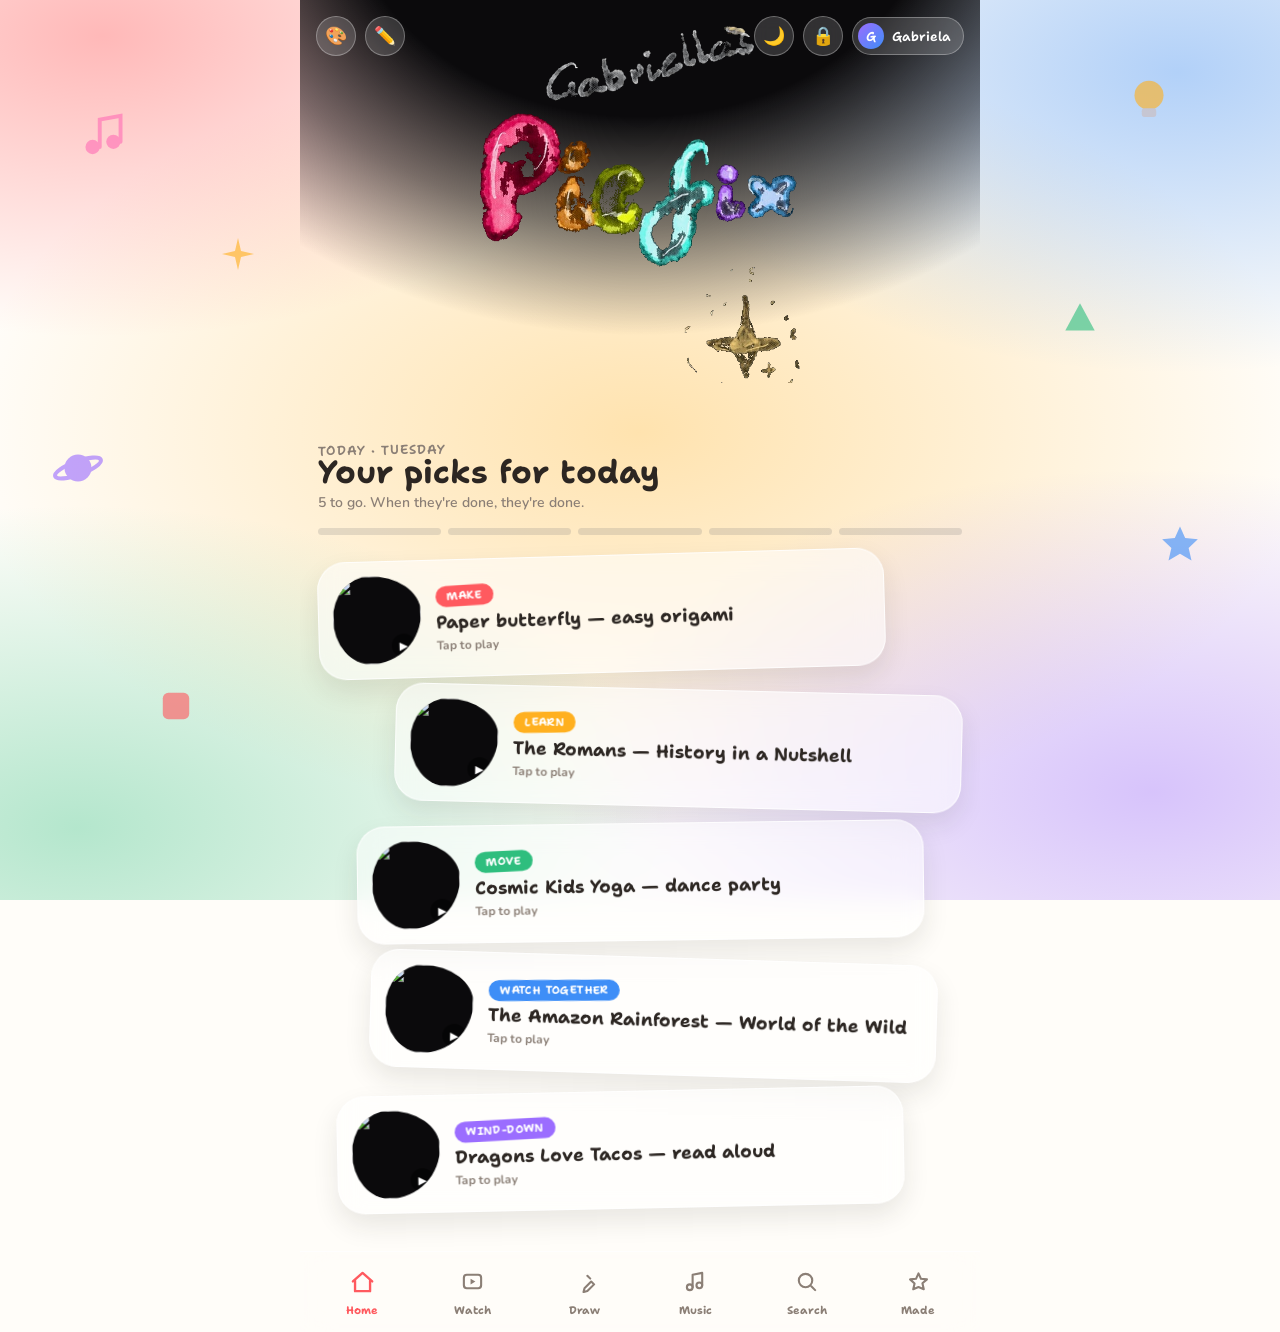
==== index.html @ 338aeebe "Synth: make Play a clean keyboard; bind the arp to Explore only Play mode was still running Motion (" ====
<!DOCTYPE html>
<html lang="en" data-theme="rainbow" data-mode="light">
<head>
<meta charset="UTF-8" />
<meta name="viewport" content="width=device-width, initial-scale=1.0, maximum-scale=1.0, viewport-fit=cover, user-scalable=no" />
<title>Pixfix</title>
<meta name="description" content="A calm, finite, hand-painted media surface for kids — the opposite of a feed." />
<link rel="manifest" href="manifest.json" />
<meta name="theme-color" content="#FFFDF9" />
<meta name="mobile-web-app-capable" content="yes" />
<meta name="apple-mobile-web-app-capable" content="yes" />
<meta name="apple-mobile-web-app-title" content="Pixfix" />
<meta name="apple-mobile-web-app-status-bar-style" content="black-translucent" />
<link rel="apple-touch-icon" sizes="180x180" href="assets/apple-touch-icon.png" />
<link rel="icon" type="image/png" sizes="32x32" href="assets/favicon-32.png" />
<link rel="icon" type="image/png" sizes="192x192" href="assets/icon-192.png" />
<link rel="preconnect" href="https://fonts.googleapis.com">
<link rel="preconnect" href="https://fonts.gstatic.com" crossorigin>
<link href="https://fonts.googleapis.com/css2?family=Shantell+Sans:ital,wght@0,400;0,500;0,600;0,700;1,500&family=Nunito:wght@500;600;700;800&display=swap" rel="stylesheet">
<link rel="stylesheet" href="assets/synth-ui.css" />
<style>
  :root{
    --disp:"Shantell Sans", ui-rounded, system-ui, sans-serif;
    --body:"Nunito", ui-rounded, system-ui, sans-serif;
    --make:#FF5A5F; --learn:#FFB01F; --move:#2FBE7E; --watch:#3E8EF7; --wind:#9B6DFF; --pink:#FF6FB5;
  }
  [data-mode="light"]{ --paper:#FFFDF9; --ink:#2C2622; --ink-soft:#8B7F76;
    --glass:rgba(255,255,255,.55); --glass-brd:rgba(255,255,255,.8); --nav-bg:rgba(255,253,249,.72); --shadow:rgba(44,38,34,.10); }
  [data-mode="dark"]{ --paper:#14121C; --ink:#F5F0EC; --ink-soft:#A79FB8;
    --glass:rgba(255,255,255,.07); --glass-brd:rgba(255,255,255,.16); --nav-bg:rgba(20,18,28,.74); --shadow:rgba(0,0,0,.45); }
  [data-theme="rainbow"]{ --accent:#FF5A5F; --w1:rgba(255,90,95,.42); --w2:rgba(62,142,247,.40); --w3:rgba(155,109,255,.40); --w4:rgba(47,190,126,.36); --w5:rgba(255,176,31,.34); }
  [data-theme="bubblegum"]{ --accent:#FF6FB5; --w1:rgba(255,111,181,.48); --w2:rgba(200,155,255,.42); --w3:rgba(255,182,217,.44); --w4:rgba(155,109,255,.36); --w5:rgba(255,138,177,.40); }
  [data-theme="rainforest"]{ --accent:#2FBE7E; --w1:rgba(47,190,126,.46); --w2:rgba(142,209,79,.42); --w3:rgba(31,163,122,.40); --w4:rgba(62,142,247,.28); --w5:rgba(255,176,31,.28); }
  [data-theme="ocean"]{ --accent:#3E8EF7; --w1:rgba(62,142,247,.46); --w2:rgba(47,208,208,.42); --w3:rgba(111,195,255,.42); --w4:rgba(155,109,255,.30); --w5:rgba(47,190,126,.28); }
  [data-theme="sunset"]{ --accent:#FF8A3D; --w1:rgba(255,138,61,.48); --w2:rgba(255,111,181,.42); --w3:rgba(255,176,31,.42); --w4:rgba(155,109,255,.34); --w5:rgba(255,90,95,.34); }

  *{box-sizing:border-box; -webkit-tap-highlight-color:transparent;}
  html,body{height:100%; margin:0;}
  body{ font-family:var(--body); color:var(--ink);
    background:
      radial-gradient(56% 44% at 8% 4%,   var(--w1), transparent 76%),
      radial-gradient(56% 44% at 92% 8%,  var(--w2), transparent 76%),
      radial-gradient(60% 46% at 90% 88%, var(--w3), transparent 78%),
      radial-gradient(60% 46% at 6% 92%,  var(--w4), transparent 78%),
      radial-gradient(66% 54% at 50% 48%, var(--w5), transparent 80%),
      var(--paper);
    background-attachment:fixed; min-height:100dvh; transition:background-color .4s, color .4s; }

  .doodles{position:fixed; inset:0; pointer-events:none; z-index:0; overflow:hidden;}
  .doodle{position:absolute; opacity:.62; animation:floaty 11s ease-in-out infinite;}
  .doodle svg{display:block;}
  .doodle.b{animation-duration:14s; animation-delay:-3s;} .doodle.c{animation-duration:9s; animation-delay:-6s;}
  .doodle.d{animation-duration:13s; animation-delay:-1.5s;} .doodle.e{animation-duration:16s; animation-delay:-8s;}
  .doodle.f{animation-duration:12s; animation-delay:-4s;} .doodle.g{animation-duration:15s; animation-delay:-9s;}
  @keyframes floaty{0%,100%{transform:translateY(0) rotate(-4deg);} 50%{transform:translateY(-22px) rotate(6deg);}}

  .app{position:relative; z-index:1; width:100%; max-width:680px; margin:0 auto; min-height:100dvh; display:flex; flex-direction:column; overflow:hidden;}

  /* HERO — soft dark halo that feathers into the page (no blocky slab) */
  .hero{position:relative; display:flex; justify-content:center; padding:26px 16px 34px; overflow:hidden;}
  .hero::before{content:""; position:absolute; inset:-40% -20% 0 -20%; z-index:0;
    background:radial-gradient(60% 78% at 50% 8%, #0B0A0C 0%, #0B0A0C 52%, rgba(11,10,12,.55) 76%, transparent 100%);}
  .painting{position:relative; z-index:2; width:76%; max-width:320px; height:auto; display:block;}
  .heroFallback{position:relative; z-index:2; display:none; color:#fff; font-family:var(--disp); font-weight:700; font-size:46px; padding:36px 0;}
  .heroFallback b{color:var(--make);}
  .hctl{position:absolute; top:16px; z-index:3; display:flex; gap:9px;}
  .hctl.left{left:16px;} .hctl.right{right:16px; align-items:center;}
  .roundbtn{width:40px; height:40px; border:none; cursor:pointer; border-radius:50%;
    background:rgba(255,255,255,.16); backdrop-filter:blur(8px); -webkit-backdrop-filter:blur(8px);
    border:1.5px solid rgba(255,255,255,.3); font-size:18px; color:#fff; display:grid; place-items:center;}
  body.customise .roundbtn.paint{background:var(--accent); border-color:var(--accent);}
  .who{display:flex; align-items:center; gap:8px; background:rgba(255,255,255,.16); backdrop-filter:blur(8px); -webkit-backdrop-filter:blur(8px);
    border:1.5px solid rgba(255,255,255,.3); padding:5px 12px 5px 5px; border-radius:999px; font-family:var(--disp); font-weight:600; font-size:13px; color:#fff;}
  .who .av{width:26px; height:26px; border-radius:50%; background:linear-gradient(135deg,var(--wind),var(--watch)); display:grid; place-items:center; color:#fff; font-size:13px;}

  .content{flex:1; overflow-y:auto; padding:14px 18px 26px;}
  .panel{display:none;} .panel.active{display:block; animation:fade .3s ease;}
  @keyframes fade{from{opacity:0; transform:translateY(8px);} to{opacity:1; transform:none;}}

  .eyebrow{font-family:var(--disp); font-weight:600; font-size:13px; letter-spacing:1px; text-transform:uppercase; color:var(--ink-soft); margin:6px 0 0; transform:rotate(-1deg);}
  .h1{font-family:var(--disp); font-weight:700; font-size:32px; margin:2px 0 4px; line-height:1.02;}
  .sub{color:var(--ink-soft); font-size:14px; margin:0 0 16px; font-weight:600;}
  .progress{display:flex; gap:7px; margin:0 0 20px;}
  .progress i{height:7px; flex:1; border-radius:99px; background:rgba(128,128,128,.22); transition:background .35s;}
  .progress i.done{background:var(--move);}

  /* DECK — scattered / pinned, not a list */
  .card{position:relative; display:flex; align-items:center; gap:15px; padding:14px; margin-bottom:16px; cursor:pointer; width:88%;
    background:var(--glass); backdrop-filter:blur(14px); -webkit-backdrop-filter:blur(14px);
    border:1.5px solid var(--glass-brd); border-radius:28px; box-shadow:0 12px 26px var(--shadow);
    animation:cardIn .5s cubic-bezier(.2,.9,.3,1.2) both; transition:transform .14s, opacity .3s;}
  .card:nth-child(5n+1){margin-right:auto; transform:rotate(-1.6deg);}
  .card:nth-child(5n+2){margin-left:auto;  transform:rotate(1.4deg);}
  .card:nth-child(5n+3){margin-left:6%; margin-right:auto; transform:rotate(-.8deg);}
  .card:nth-child(5n+4){margin-left:auto; margin-right:4%; transform:rotate(1.8deg);}
  .card:nth-child(5n+5){margin-right:auto; margin-left:3%; transform:rotate(-1.2deg);}
  .card:active{transform:rotate(0) scale(.985);}
  @keyframes cardIn{from{opacity:0; transform:translateY(16px);} to{opacity:1;}}
  .card.done{opacity:.7;}
  .thumb{position:relative; width:88px; height:88px; flex:none; display:grid; place-items:center; font-size:34px; overflow:hidden; color:#fff;
    border-radius:42% 58% 58% 42% / 48% 42% 58% 52%; animation:morph 9s ease-in-out infinite;}
  .thumb.i2{animation-delay:-3s;} .thumb.i3{animation-delay:-6s;}
  @keyframes morph{0%,100%{border-radius:42% 58% 58% 42% / 48% 42% 58% 52%;} 50%{border-radius:58% 42% 45% 55% / 55% 58% 42% 45%;}}
  .ytthumb{width:100%; height:100%; object-fit:cover; display:block;}
  .playbadge{position:absolute; bottom:6px; right:6px; width:24px; height:24px; border-radius:50%; background:rgba(0,0,0,.5); color:#fff; display:grid; place-items:center; font-size:11px;}
  .tick{position:absolute; top:-5px; left:-5px; width:26px; height:26px; border-radius:50%; background:var(--move); color:#fff; display:none;
    align-items:center; justify-content:center; font-family:var(--disp); font-weight:700; font-size:14px; box-shadow:0 2px 7px rgba(0,0,0,.28); border:2px solid var(--paper);}
  .card.done .tick{display:flex;}
  .meta{min-width:0;}
  .tag{display:inline-block; font-family:var(--disp); font-weight:700; font-size:11px; letter-spacing:.4px; text-transform:uppercase; color:#fff; padding:3px 11px; border-radius:99px; margin-bottom:6px; transform:rotate(-2deg);}
  .card h3{font-family:var(--disp); font-weight:700; font-size:18px; margin:0; line-height:1.12; color:var(--ink);}
  .card p{margin:4px 0 0; font-size:12px; color:var(--ink-soft); font-weight:700;}

  .done-state{text-align:center; padding:46px 10px; display:none;} .done-state.show{display:block;}
  .done-state .big{font-size:60px;} .done-state h2{font-family:var(--disp); font-weight:700; font-size:26px; margin:10px 0 4px;}
  .done-state p{color:var(--ink-soft); font-weight:600; font-size:14px; margin:0 0 20px;}
  .btn{font-family:var(--disp); font-weight:700; font-size:15px; border:none; border-radius:18px; padding:12px 22px; background:var(--accent); color:#fff; cursor:pointer;}
  .btn.ghost{background:var(--glass); color:var(--ink); border:1.5px solid var(--glass-brd);}

  .grid{display:grid; grid-template-columns:1fr 1fr; gap:14px;}
  .tile{cursor:pointer; padding:10px; border-radius:24px; background:var(--glass); backdrop-filter:blur(14px); -webkit-backdrop-filter:blur(14px); border:1.5px solid var(--glass-brd); box-shadow:0 8px 22px var(--shadow); transition:transform .14s;}
  .tile:active{transform:scale(.97);}
  .tile .art{position:relative; height:96px; border-radius:18px; display:grid; place-items:center; font-size:34px; margin-bottom:9px; overflow:hidden;}
  .tile h4{font-family:var(--disp); font-weight:700; font-size:14px; margin:0; line-height:1.14; color:var(--ink);}

  .cats{display:flex; gap:8px; flex-wrap:wrap; margin-bottom:14px;}
  .chip{font-family:var(--disp); font-weight:700; font-size:12px; padding:7px 14px; border-radius:99px; cursor:pointer; background:var(--glass); border:1.5px solid var(--glass-brd); color:var(--ink);}

  /* DRAW / colouring */
  .drawwrap{padding:12px; border-radius:26px; background:var(--glass); backdrop-filter:blur(14px); -webkit-backdrop-filter:blur(14px); border:1.5px solid var(--glass-brd); box-shadow:0 10px 26px var(--shadow);}
  .tmpls{display:flex; gap:8px; flex-wrap:wrap; margin-bottom:10px;}
  .tbtn{font-family:var(--disp); font-weight:700; font-size:12px; padding:6px 12px; border-radius:99px; cursor:pointer; background:var(--paper); border:1.5px solid var(--glass-brd); color:var(--ink);}
  .tbtn.on{background:var(--accent); color:#fff; border-color:var(--accent);}
  .board{position:relative; height:330px; border-radius:18px; overflow:hidden; background:#FFFDF9;}
  .tmpl{position:absolute; inset:0; display:grid; place-items:center; pointer-events:none;}
  .tmpl svg{width:80%; height:80%;}
  canvas#pad{position:absolute; inset:0; width:100%; height:100%; background:transparent; touch-action:none; display:block;}
  .tools{display:flex; align-items:center; gap:9px; margin-top:12px; flex-wrap:wrap;}
  .swatch{width:34px; height:34px; border-radius:50%; border:3px solid #fff; box-shadow:0 0 0 2px rgba(0,0,0,.12); cursor:pointer;}
  .swatch.sel{box-shadow:0 0 0 3px var(--ink);}
  .brush{width:34px; height:34px; border-radius:50%; display:grid; place-items:center; cursor:pointer; background:var(--paper); border:1.5px solid var(--glass-brd);}
  .brush.sel{border-color:var(--ink);}
  .brush i{display:block; border-radius:50%; background:var(--ink);}

  /* DRAW mode toggle + free-draw studio */
  .drawmodes{display:flex; gap:8px; margin-bottom:12px;}
  .dmode{flex:1; font-family:var(--disp); font-weight:700; font-size:14px; padding:10px 12px; border-radius:16px; cursor:pointer; background:var(--glass); color:var(--ink); border:1.5px solid var(--glass-brd);}
  .dmode.on{background:var(--accent); color:#fff; border-color:var(--accent);}
  .studioboard{position:relative; width:100%; height:clamp(320px,52vh,560px); border-radius:18px; overflow:hidden; background:#FFFDF9; touch-action:none; box-shadow:inset 0 0 0 1px rgba(0,0,0,.05);}
  .studioboard canvas{position:absolute; inset:0; width:100%; height:100%; display:block;}
  #bgCanvas{z-index:1;}
  #drawCanvas{z-index:2; touch-action:none; cursor:crosshair;}
  .stbar{display:flex; flex-direction:column; gap:10px; margin-top:12px;}
  .strow{display:flex; align-items:center; gap:8px; flex-wrap:wrap;}
  .stbtn{width:40px; height:40px; border-radius:13px; display:grid; place-items:center; cursor:pointer; background:var(--paper); border:1.5px solid var(--glass-brd); font-size:17px; color:var(--ink); line-height:1;}
  .stbtn.on{background:var(--accent); color:#fff; border-color:var(--accent);}
  .stbtn.wide{width:auto; padding:0 13px; font-family:var(--disp); font-weight:700; font-size:13px;}
  .stbtn:disabled{opacity:.38; cursor:default;}
  .stsep{flex:1;}
  .stlab{font-family:var(--disp); font-weight:700; font-size:12px; color:var(--ink-soft);}
  .strow input[type=range]{flex:1; accent-color:var(--accent); min-width:88px;}
  .stcolor{width:40px; height:40px; border-radius:13px; border:1.5px solid var(--glass-brd); padding:2px; overflow:hidden; cursor:pointer; background:var(--paper);}
  .stswatch{width:30px; height:30px; border-radius:50%; border:3px solid #fff; box-shadow:0 0 0 2px rgba(0,0,0,.14); cursor:pointer; flex:none;}
  .stswatch.sel{box-shadow:0 0 0 3px var(--ink);}

  /* PIANO */
  .pianowrap{margin-bottom:14px;}
  .pctls{display:flex; gap:9px; margin-bottom:12px; flex-wrap:wrap;}
  .pbtn{font-family:var(--disp); font-weight:700; font-size:13px; padding:9px 15px; border-radius:14px; cursor:pointer; background:var(--accent); color:#fff; border:none;}
  .pbtn.ghost{background:var(--glass); color:var(--ink); border:1.5px solid var(--glass-brd);}
  .piano{position:relative; height:158px; display:flex; user-select:none; -webkit-user-select:none; touch-action:none; -webkit-tap-highlight-color:transparent; border-radius:14px; overflow:hidden; box-shadow:0 10px 24px var(--shadow); background:#2b2b2b;}
  .wkey{flex:1; background:#fff; border-right:1px solid #d8cfc7; position:relative; cursor:pointer; display:flex; align-items:flex-end; justify-content:center; padding-bottom:9px; transition:background .05s;}
  .wkey:last-child{border-right:none;}
  .wkey .lbl{font-family:var(--disp); font-weight:700; font-size:13px; color:#b8ada3;}
  .wkey .strip{position:absolute; top:0; left:0; right:0; height:8px; background:var(--kc);}
  .wkey.lit{background:var(--kc);} .wkey.lit .lbl{color:#fff;}
  .wkey.next .strip{animation:pulse .8s infinite;} .wkey.next{box-shadow:inset 0 0 0 3px var(--kc);}
  .bkey{position:absolute; top:0; height:62%; width:8.6%; background:#241f1a; border-radius:0 0 5px 5px; z-index:2; cursor:pointer;}
  .bkey .dot{position:absolute; bottom:7px; left:50%; transform:translateX(-50%); width:11px; height:11px; border-radius:50%; background:var(--kc);}
  .bkey.lit{background:var(--kc);} .bkey.next{box-shadow:0 0 0 3px var(--kc);}
  @keyframes pulse{0%,100%{opacity:1}50%{opacity:.4}}
  .pianonote{padding:13px; border-radius:18px; font-size:13px; font-weight:600; color:var(--ink-soft); background:var(--glass); border:1.5px solid var(--glass-brd);}

  /* SYNTH */
  .syn{display:flex; flex-direction:column;}
  .synviz{width:100%; height:66px; display:block; border-radius:14px; background:rgba(10,8,14,.35); margin-bottom:10px; touch-action:none;}
  .synpanel{overflow:hidden; background:var(--glass); border:1.5px solid var(--glass-brd); border-radius:16px; margin-bottom:10px; padding:12px 14px; animation:synslide .2s ease;}
  @keyframes synslide{from{opacity:0; transform:translateY(12px);} to{opacity:1; transform:none;}}
  .synmodtabs{display:flex; gap:6px; margin-bottom:10px;}
  .synmod{flex:1; font-family:var(--disp); font-weight:700; font-size:12px; padding:9px 3px; border-radius:12px; cursor:pointer; background:var(--paper); border:1.5px solid var(--glass-brd); color:var(--ink);}
  .synmod.on{background:var(--accent); color:#fff; border-color:var(--accent);}
  .synbar{display:flex; align-items:center; gap:8px; flex-wrap:wrap; margin-bottom:2px;}
  .synmode2{font-family:var(--disp); font-weight:700; font-size:13px; padding:9px 15px; border-radius:14px; cursor:pointer; background:var(--accent); color:#fff; border:none; min-width:104px;}
  .synmode2.explore{background:var(--wind);}
  .synchip{font-family:var(--disp); font-weight:700; font-size:12px; padding:8px 12px; border-radius:12px; cursor:pointer; background:var(--paper); border:1.5px solid var(--glass-brd); color:var(--ink); line-height:1;}
  .synchip.on{background:var(--accent); color:#fff; border-color:var(--accent);}
  .synchip:disabled{opacity:.4;}
  .synchip.rec{background:#FF3B4E; color:#fff; border-color:#FF3B4E; animation:recpulse 1s infinite;}
  @keyframes recpulse{0%,100%{opacity:1}50%{opacity:.55}}
  .synk{display:flex; align-items:center; gap:9px; margin:9px 0; font-family:var(--disp); font-weight:700; font-size:12px; color:var(--ink-soft);}
  .synk span{min-width:40px;} .synk span:last-child{text-align:right;}
  .synk input[type=range]{flex:1; accent-color:var(--accent);}
  .synrow{display:flex; align-items:center; gap:6px; flex-wrap:wrap; margin:7px 0;}
  .synrow .stlab{min-width:46px;}
  .synsel{font-family:var(--disp); font-weight:700; font-size:12px; padding:8px; border-radius:10px; border:1.5px solid var(--glass-brd); background:var(--paper); color:var(--ink);}
  .synkeys{position:relative; height:150px; display:flex; user-select:none; -webkit-user-select:none; touch-action:none; -webkit-tap-highlight-color:transparent; border-radius:14px; overflow:hidden; box-shadow:0 8px 20px var(--shadow); background:#2b2b2b; margin-top:10px;}
  .synwk{flex:1; background:linear-gradient(#fff,#f4ede5); border-right:1px solid #cfc6bd; position:relative;}
  .synwk:last-child{border-right:none;}
  .synwk.on{background:linear-gradient(var(--accent),var(--accent)); filter:brightness(1.05);}
  .synbk{position:absolute; top:0; height:60%; background:linear-gradient(#332c26,#241f1a); border-radius:0 0 5px 5px; z-index:2;}
  .synbk.on{background:var(--accent);}
  /* tactile control layout (Motion module deliberately unchanged) */
  .synview[hidden]{ display:none; }   /* keep [hidden] winning over the flex rules below */
  .vw-knobs{ display:flex; gap:34px; justify-content:center; align-items:flex-start; padding:10px 0 4px; flex-wrap:wrap; }
  .vw-faders{ display:flex; gap:28px; justify-content:center; align-items:flex-end; padding:6px 0; flex-wrap:wrap; }
  .vw-voice .synrow{ align-items:center; gap:8px; }
  #synBirdsHost,#synOctHost{ display:inline-flex; }
  .synbar .pui-knob{ width:56px; }
  .synkeys-xy{ position:absolute; inset:0; z-index:3; pointer-events:none; }

  /* MADE library */
  .madegrid{display:grid; grid-template-columns:1fr 1fr; gap:14px;}
  .madecard{position:relative; border-radius:20px; overflow:hidden; background:var(--glass); border:1.5px solid var(--glass-brd); box-shadow:0 8px 20px var(--shadow);}
  .madeimg{width:100%; height:150px; object-fit:cover; display:block; cursor:pointer; background:#FFFDF9;}
  .madeloop{display:flex; align-items:center; gap:12px; padding:16px 14px; min-height:150px;}
  .madeloop .playloop{width:52px; height:52px; flex:none; border-radius:50%; border:none; cursor:pointer; background:var(--accent); color:#fff; font-size:20px;}
  .madeloop b{font-family:var(--disp); font-size:15px; color:var(--ink);} .madeloop p{margin:3px 0 0; font-size:11px; font-weight:700; color:var(--ink-soft);}
  .madekind{position:absolute; top:8px; left:8px; font-size:14px; padding:3px 8px; border-radius:99px; background:rgba(0,0,0,.4);}
  .madedel{position:absolute; top:8px; right:8px; width:30px; height:30px; border-radius:50%; border:none; cursor:pointer; background:rgba(0,0,0,.5); color:#fff; font-size:13px;}
  .imgview{position:fixed; inset:0; z-index:60; display:none; align-items:center; justify-content:center; padding:22px; background:rgba(10,8,14,.82); backdrop-filter:blur(6px); -webkit-backdrop-filter:blur(6px);} .imgview.show{display:flex;}
  .imgview img{max-width:100%; max-height:86%; border-radius:16px; box-shadow:0 20px 60px rgba(0,0,0,.5);}
  .imgview .ivclose{position:absolute; top:18px; right:18px; width:42px; height:42px; border-radius:50%; border:none; background:rgba(255,255,255,.18); color:#fff; font-size:18px; cursor:pointer;}

  .searchbar{display:flex; align-items:center; gap:10px; padding:13px 15px; border-radius:20px; margin-bottom:14px; background:var(--glass); border:1.5px solid var(--glass-brd);}
  .searchbar input{border:none; outline:none; font-family:var(--body); font-weight:600; font-size:15px; flex:1; background:transparent; color:var(--ink);}
  .searchbar input::placeholder{color:var(--ink-soft); opacity:.7;}
  .result{display:flex; align-items:center; gap:13px; padding:11px; border-radius:20px; margin-bottom:11px; background:var(--glass); border:1.5px solid var(--glass-brd); cursor:pointer;}
  .result .dot{position:relative; width:46px; height:46px; flex:none; display:grid; place-items:center; font-size:22px; overflow:hidden; border-radius:46% 54% 54% 46% / 52% 46% 54% 48%; color:#fff;}
  .result h4{font-family:var(--disp); font-weight:700; font-size:15px; margin:0; color:var(--ink);}
  .result p{margin:2px 0 0; font-size:11px; font-weight:700; text-transform:uppercase; letter-spacing:.5px;}
  .safe{font-family:var(--disp); font-weight:600; font-size:12px; color:var(--ink-soft); margin:-6px 0 14px; opacity:.85;}
  .empty{text-align:center; color:var(--ink-soft); font-weight:600; padding:34px 10px; font-size:14px; font-family:var(--disp);}

  .player{position:absolute; inset:0; z-index:30; background:var(--paper); display:none; flex-direction:column;} .player.show{display:flex;}
  .playerbar{display:flex; align-items:center; gap:10px; padding:15px 16px; color:var(--ink);}
  .ptitle{font-family:var(--disp); font-weight:700; font-size:16px; flex:1; line-height:1.2;}
  .pclose{background:var(--glass); color:var(--ink); border:1.5px solid var(--glass-brd); width:36px; height:36px; border-radius:50%; font-size:16px; cursor:pointer; flex:none;}
  .pframe{flex:1; display:flex; align-items:center; justify-content:center; padding:6px 10px 20px;}
  .tv{position:relative; width:100%; max-width:100%; background:linear-gradient(160deg,#ffb25e,#e8863c 55%,#c96a28); border-radius:30px; padding:16px 16px 30px;
    box-shadow:0 24px 50px rgba(0,0,0,.4), inset 0 2px 3px rgba(255,255,255,.4), inset 0 -6px 10px rgba(0,0,0,.2);}
  .tv-screen{position:relative; aspect-ratio:16/9; border-radius:16px; overflow:hidden; background:#000; box-shadow:inset 0 0 22px rgba(0,0,0,.9), 0 0 0 5px #2a1c10;}
  .tv-screen iframe{position:absolute; inset:0; width:100%; height:100%; border:0;}
  .poster{position:absolute; inset:0; cursor:pointer; display:grid; place-items:center; z-index:3;}
  .poster img{position:absolute; inset:0; width:100%; height:100%; object-fit:cover; filter:brightness(.62);}
  .poster .pbug{position:absolute; top:9px; left:11px; z-index:2; font-family:var(--disp); font-weight:700; font-size:12px; color:#fff; letter-spacing:.5px; text-shadow:0 1px 3px rgba(0,0,0,.5);}
  .poster .pplay{position:relative; z-index:2; width:78px; height:78px; color:#fff; font-size:30px; display:grid; place-items:center;
    background:var(--accent); border-radius:46% 54% 54% 46% / 52% 46% 54% 48%; box-shadow:0 10px 26px rgba(0,0,0,.45); animation:beat 1.6s ease-in-out infinite;}
  @keyframes beat{0%,100%{transform:scale(1);} 50%{transform:scale(1.08);}}
  .tv-scan{position:absolute; inset:0; pointer-events:none; opacity:.12; background:repeating-linear-gradient(0deg, rgba(255,255,255,.5) 0 1px, transparent 1px 3px);}
  .tv-foot{display:flex; align-items:center; justify-content:space-between; margin-top:12px; padding:0 4px;}
  .tv-brand{font-family:var(--disp); font-weight:700; font-size:12px; color:#5a3410; letter-spacing:1px;}
  .tv-knobs{display:flex; gap:9px;} .knob{width:16px; height:16px; border-radius:50%; background:radial-gradient(circle at 35% 30%,#fff5,#0004),#3a2410; box-shadow:0 1px 2px rgba(0,0,0,.5);}

  .customhint{display:none; text-align:center; font-family:var(--disp); font-weight:600; font-size:13px; color:var(--accent); padding:6px 12px;} body.customise .customhint{display:block;}
  .nav{display:flex; padding:9px 6px calc(10px + env(safe-area-inset-bottom)); background:var(--nav-bg); backdrop-filter:blur(16px); -webkit-backdrop-filter:blur(16px); border-top:1.5px solid var(--glass-brd);}
  .nav button{flex:1; background:none; border:none; cursor:pointer; display:flex; flex-direction:column; align-items:center; gap:4px; color:var(--ink-soft); font-family:var(--disp); font-weight:700; font-size:11px; padding:4px 0; position:relative;}
  .navicon{width:34px; height:34px; display:grid; place-items:center; overflow:hidden; border-radius:46% 54% 54% 46% / 52% 46% 54% 48%; transition:transform .15s;}
  .navicon svg{width:23px; height:23px;} .navicon img{width:100%; height:100%; object-fit:cover;}
  .nav button.active{color:var(--accent);} .nav button.active .navicon{transform:scale(1.12);}
  body.customise .nav button::after{content:"+"; position:absolute; top:-2px; right:16px; width:18px; height:18px; border-radius:50%; background:var(--accent); color:#fff; font-size:13px; display:grid; place-items:center; font-family:var(--body); font-weight:800;}

  .picker{position:fixed; inset:0; z-index:50; display:none; align-items:center; justify-content:center; padding:22px; background:rgba(10,8,14,.55); backdrop-filter:blur(6px); -webkit-backdrop-filter:blur(6px);} .picker.show{display:flex;}
  .pickcard{width:100%; max-width:400px; background:var(--paper); border-radius:30px; padding:26px 22px; text-align:center; box-shadow:0 30px 60px rgba(0,0,0,.4);}
  .pickcard h2{font-family:var(--disp); font-weight:700; font-size:26px; margin:0 0 4px; color:var(--ink);}
  .pickcard .ps{color:var(--ink-soft); font-weight:600; font-size:14px; margin:0 0 18px;}
  .themerow{display:grid; grid-template-columns:1fr 1fr; gap:12px; margin-bottom:18px;}
  .swatchbtn{cursor:pointer; border:3px solid transparent; border-radius:20px; padding:0; height:64px; overflow:hidden; font-family:var(--disp); font-weight:700; color:#fff; font-size:14px; display:grid; place-items:center; text-shadow:0 1px 3px rgba(0,0,0,.35);}
  .swatchbtn.on{border-color:var(--ink);}
  .moderow{display:flex; gap:10px; margin-bottom:20px;}
  .modebtn{flex:1; cursor:pointer; font-family:var(--disp); font-weight:700; font-size:14px; padding:11px; border-radius:16px; border:1.5px solid var(--glass-brd); background:var(--glass); color:var(--ink);}
  .modebtn.on{background:var(--accent); color:#fff; border-color:var(--accent);}

  @media (prefers-reduced-motion: reduce){ .doodle,.thumb,.card,.wkey.next .strip{animation:none !important;} }
</style>
</head>
<body>

<div class="doodles" id="doodles"></div>

<div class="app">
  <div class="hero">
    <div class="hctl left"><button class="roundbtn" id="themeBtn" title="Themes">🎨</button><button class="roundbtn paint" id="paintBtn" title="Make it yours">✏️</button></div>
    <div class="hctl right"><button class="roundbtn" id="modeBtn" title="Light / dark">🌙</button><button class="roundbtn" id="parentBtn" title="Grown-ups">🔒</button><div class="who"><span class="av">G</span> Gabriela</div></div>
    <img class="painting" id="heroImg" src="assets/pixfix-logo.png" alt="Gabriella's Pixfix" />
    <div class="heroFallback" id="heroFallback">Pix<b>fix</b></div>
  </div>

  <div class="content">
    <section class="panel active" id="home">
      <div class="eyebrow">Today · Tuesday</div>
      <h1 class="h1">Your picks for today</h1>
      <p class="sub" id="picksLeft">Five things, chosen together. When they're done, they're done.</p>
      <div class="progress" id="progress"></div>
      <div id="deck"></div>
      <div class="done-state" id="doneState"><div class="big">🌙</div><h2>That's today's lot — nice one.</h2><p>No more to scroll. See you tomorrow.</p><button class="btn ghost" onclick="resetDeck()">Watch today again</button></div>
    </section>

    <section class="panel" id="watch">
      <div class="eyebrow">The library</div><h1 class="h1">Watch together</h1>
      <p class="sub">Only the things we've said yes to. No up-next, no rabbit holes.</p>
      <div class="grid" id="watchGrid"></div>
    </section>

    <section class="panel" id="draw">
      <div class="eyebrow">Make</div><h1 class="h1">Draw &amp; colour in</h1>
      <p class="sub">Colour a picture in, or go free-draw with brushes, a smudge tool and photo tracing.</p>
      <div class="drawmodes">
        <button class="dmode on" data-dmode="colour">🖍️ Colour in</button>
        <button class="dmode" data-dmode="free">🎨 Free draw</button>
      </div>
      <div class="drawwrap" id="colourWrap">
        <div class="tmpls" id="tmpls"></div>
        <div class="board" id="board"><div class="tmpl" id="tmpl"></div><canvas id="pad"></canvas></div>
        <div class="tools" id="tools">
          <span class="swatch sel" style="background:#FF5A5F" data-c="#FF5A5F"></span>
          <span class="swatch" style="background:#FF8A3D" data-c="#FF8A3D"></span>
          <span class="swatch" style="background:#FFB01F" data-c="#FFB01F"></span>
          <span class="swatch" style="background:#2FBE7E" data-c="#2FBE7E"></span>
          <span class="swatch" style="background:#3E8EF7" data-c="#3E8EF7"></span>
          <span class="swatch" style="background:#9B6DFF" data-c="#9B6DFF"></span>
          <span class="swatch" style="background:#FF6FB5" data-c="#FF6FB5"></span>
          <span class="swatch" style="background:#2C2622" data-c="#2C2622"></span>
          <span class="brush sel" data-w="5"><i style="width:6px;height:6px;"></i></span>
          <span class="brush" data-w="12"><i style="width:12px;height:12px;"></i></span>
          <span class="brush" data-w="22"><i style="width:20px;height:20px;"></i></span>
          <button class="btn ghost" style="margin-left:auto; padding:8px 15px; font-size:13px;" onclick="clearPad()">Clear</button>
        </div>
      </div>

      <div class="drawwrap" id="studioWrap" hidden>
        <div class="studioboard" id="studioBoard">
          <canvas id="bgCanvas"></canvas>
          <canvas id="drawCanvas"></canvas>
        </div>
        <div class="stbar">
          <div class="strow">
            <button class="stbtn on" data-tool="pen" title="Pen">✏️</button>
            <button class="stbtn" data-tool="eraser" title="Eraser">🧽</button>
            <button class="stbtn" data-tool="smudge" title="Smudge / blend">👆</button>
            <button class="stbtn" data-tool="dropper" title="Pick a colour from the picture">🩸</button>
            <span class="stsep"></span>
            <button class="stbtn" id="stUndo" title="Undo">↶</button>
            <button class="stbtn" id="stRedo" title="Redo">↷</button>
            <button class="btn ghost" id="stKeep" style="padding:8px 14px; font-size:13px;">⭐ Keep</button>
            <button class="btn ghost" id="stClear" style="padding:8px 14px; font-size:13px;">Clear</button>
          </div>
          <div class="strow" id="stSwatches">
            <span class="stswatch sel" style="background:#FF5A5F" data-c="#FF5A5F"></span>
            <span class="stswatch" style="background:#FF8A3D" data-c="#FF8A3D"></span>
            <span class="stswatch" style="background:#FFB01F" data-c="#FFB01F"></span>
            <span class="stswatch" style="background:#2FBE7E" data-c="#2FBE7E"></span>
            <span class="stswatch" style="background:#3E8EF7" data-c="#3E8EF7"></span>
            <span class="stswatch" style="background:#9B6DFF" data-c="#9B6DFF"></span>
            <span class="stswatch" style="background:#FF6FB5" data-c="#FF6FB5"></span>
            <span class="stswatch" style="background:#2C2622" data-c="#2C2622"></span>
            <span class="stswatch" style="background:#FFFFFF" data-c="#FFFFFF"></span>
            <input type="color" class="stcolor" id="stColor" value="#FF5A5F" title="Any colour" />
          </div>
          <div class="strow">
            <span class="stlab">Size</span><input type="range" id="stSize" min="1" max="48" value="8" />
            <span class="stlab">Opacity</span><input type="range" id="stOpacity" min="10" max="100" value="100" />
          </div>
          <div class="strow">
            <button class="btn ghost" id="stImport" style="padding:8px 14px; font-size:13px;">🖼️ Trace photo</button>
            <button class="stbtn wide" id="stTrace" title="Turn the photo into an outline to trace" disabled>◔ Outline</button>
            <button class="btn ghost" id="stRemoveBg" style="padding:8px 14px; font-size:13px;" disabled>Remove</button>
            <span class="stlab">Fade</span><input type="range" id="stBgOp" min="0" max="100" value="45" />
            <input type="file" id="stFile" accept="image/*" hidden />
          </div>
        </div>
      </div>
    </section>

    <section class="panel" id="music">
      <div class="eyebrow">Make · Music</div><h1 class="h1">Make music</h1>
      <p class="sub">Play real songs on the piano, or build your own sounds in the synth.</p>
      <div class="drawmodes">
        <button class="dmode on" data-mmode="piano">🎹 Piano</button>
        <button class="dmode" data-mmode="synth">🎛️ Synth</button>
      </div>

      <div id="pianoMode">
        <div class="pianowrap">
          <div class="tmpls" id="musicTunes"></div>
          <div class="pctls">
            <button class="pbtn" id="playSong">▶ Play Twinkle Twinkle</button>
            <button class="pbtn ghost" id="teachSong">✨ Follow the lights</button>
          </div>
          <div class="piano" id="piano"></div>
        </div>
        <div class="pianonote" id="pianoNote">🎵 Free play — press any keys, as many as you like at once.</div>
      </div>

      <div id="synthMode" hidden>
        <div class="syn">
          <canvas class="synviz" id="synViz"></canvas>

          <div class="synpanel" id="synPanel" hidden>
            <div class="synview vw-voice" data-m="voice">
              <div class="synrow"><span class="stlab">Sound</span>
                <button class="synchip on" data-voice="soft">◟ Soft</button>
                <button class="synchip" data-voice="buzzy">◤ Buzzy</button>
                <button class="synchip" data-voice="hollow">▢ Hollow</button>
              </div>
              <div class="synrow"><span class="stlab">Extras</span>
                <span id="synBirdsHost"></span><span id="synOctHost"></span>
              </div>
            </div>
            <div class="synview vw-knobs" data-m="shape" hidden>
              <input type="range" id="synAtk" min="0" max="100" value="12">
              <input type="range" id="synRel" min="0" max="100" value="45">
            </div>
            <div class="synview vw-knobs" data-m="filter" hidden>
              <input type="range" id="synCut" min="0" max="100" value="72">
              <input type="range" id="synRes" min="0" max="100" value="18">
            </div>
            <div class="synview" data-m="motion" hidden>
              <div class="synrow"><button class="synchip" id="synArp">✨ Motion: off</button></div>
              <div class="synrow"><span class="stlab">Speed</span>
                <button class="synchip" data-arpspd="4">🐢</button><button class="synchip on" data-arpspd="8">🚶</button><button class="synchip" data-arpspd="16">🐇</button></div>
              <div class="synrow"><span class="stlab">Shape</span>
                <button class="synchip on" data-arppat="up">↑ Up</button><button class="synchip" data-arppat="down">↓ Down</button><button class="synchip" data-arppat="bounce">↕ Bounce</button><button class="synchip" data-arppat="random">🎲</button></div>
              <div class="synrow"><span class="stlab">Range</span>
                <button class="synchip on" data-arpoct="1">1</button><button class="synchip" data-arpoct="2">2</button><button class="synchip" data-arpoct="3">3</button></div>
            </div>
            <div class="synview vw-faders" data-m="space" hidden>
              <input type="range" id="synDlyMix" min="0" max="100" value="0">
              <input type="range" id="synDlyFb" min="0" max="88" value="35">
              <input type="range" id="synRev" min="0" max="100" value="0">
            </div>
          </div>

          <div class="synmodtabs" id="synModTabs">
            <button class="synmod" data-m="voice">Voice</button>
            <button class="synmod" data-m="shape">Shape</button>
            <button class="synmod" data-m="filter">Filter</button>
            <button class="synmod" data-m="motion">Motion</button>
            <button class="synmod" data-m="space">Space</button>
          </div>

          <div class="synbar">
            <button class="synmode2" id="synModeBtn">🎹 Play</button>
            <span class="stlab">Tempo</span><input type="range" id="synBpm" min="60" max="160" value="100" style="flex:1; min-width:80px; accent-color:var(--accent);">
            <span class="stlab" id="synBpmVal">100</span>
            <span class="stlab">Loop</span>
            <select id="synBars" class="synsel"><option value="8">8</option><option value="16">16</option><option value="32">32</option><option value="64">64</option></select>
            <button class="synchip" id="synRec">● Record</button>
            <button class="synchip" id="synKeep" disabled>⭐ Keep</button>
            <button class="synchip" id="synSave" disabled>⬇︎ Save</button>
          </div>

          <div class="synkeys" id="synKeys"></div>
          <div class="pianonote" id="synNote" style="margin-top:10px;">Tap a module (Voice, Shape…) to open it. <b>Play</b> = real notes for tunes. <b>Explore</b> = no wrong notes + gentle motion.</div>
        </div>
      </div>
    </section>

    <section class="panel" id="search">
      <div class="eyebrow">Find</div><h1 class="h1">What do you want to watch?</h1>
      <p class="sub">Pick a kind of thing, or search.</p>
      <div class="cats" id="cats"></div>
      <div class="searchbar"><span>🔎</span><input id="searchInput" type="text" placeholder="Try 'romans', 'yoga', 'butterfly'…" /></div>
      <p class="safe">🔒 Only shows things a grown-up has said yes to.</p>
      <div id="searchResults"></div>
    </section>

    <section class="panel" id="made">
      <div class="eyebrow">Yours</div><h1 class="h1">Your creations</h1>
      <p class="sub">Pictures you painted and tunes you made. Tap a picture to see it big, or play a loop.</p>
      <div id="madeGallery"></div>
    </section>
  </div>

  <div class="imgview" id="imgView"><button class="ivclose" onclick="document.getElementById('imgView').classList.remove('show')" aria-label="Close">✕</button><img id="imgViewImg" src="" alt="" /></div>

  <div class="player" id="player">
    <div class="playerbar"><div class="ptitle" id="ptitle"></div><button class="pclose" onclick="closePlayer()" aria-label="Close">✕</button></div>
    <div class="pframe"><div class="tv"><div class="tv-screen"><div class="tv-scan"></div><div id="pframe"></div></div><div class="tv-foot"><span class="tv-brand">PIXFIX-VISION</span><span class="tv-knobs"><i class="knob"></i><i class="knob"></i></span></div></div></div>
  </div>

  <div class="customhint">Customise mode — tap a button below to paint it your own</div>

  <div class="nav" id="nav">
    <button class="active" data-tab="home"><span class="navicon"><svg viewBox="0 0 24 24" fill="none" stroke="currentColor" stroke-width="2.2" stroke-linecap="round" stroke-linejoin="round"><path d="M3 11l9-8 9 8"/><path d="M5 10v10h14V10"/></svg></span>Home</button>
    <button data-tab="watch"><span class="navicon"><svg viewBox="0 0 24 24" fill="none" stroke="currentColor" stroke-width="2.2" stroke-linecap="round" stroke-linejoin="round"><rect x="3" y="5" width="18" height="14" rx="3"/><path d="M10 9l5 3-5 3z" fill="currentColor" stroke="none"/></svg></span>Watch</button>
    <button data-tab="draw"><span class="navicon"><svg viewBox="0 0 24 24" fill="none" stroke="currentColor" stroke-width="2.2" stroke-linecap="round" stroke-linejoin="round"><path d="M12 19l7-7 3 3-7 7-4 1 1-4z"/><path d="M15 6l3 3"/></svg></span>Draw</button>
    <button data-tab="music"><span class="navicon"><svg viewBox="0 0 24 24" fill="none" stroke="currentColor" stroke-width="2.2" stroke-linecap="round" stroke-linejoin="round"><path d="M9 18V5l10-2v13"/><circle cx="6" cy="18" r="3"/><circle cx="16" cy="16" r="3"/></svg></span>Music</button>
    <button data-tab="search"><span class="navicon"><svg viewBox="0 0 24 24" fill="none" stroke="currentColor" stroke-width="2.2" stroke-linecap="round" stroke-linejoin="round"><circle cx="11" cy="11" r="7"/><path d="M21 21l-4-4"/></svg></span>Search</button>
    <button data-tab="made"><span class="navicon"><svg viewBox="0 0 24 24" fill="none" stroke="currentColor" stroke-width="2.2" stroke-linecap="round" stroke-linejoin="round"><path d="M12 3.5l2.6 5.7 6.2.6-4.7 4.1 1.4 6.1L12 17.8 6.5 20.1l1.4-6.1L3.2 9.8l6.2-.6z"/></svg></span>Made</button>
  </div>
</div>

<div class="picker" id="themePicker">
  <div class="pickcard">
    <h2>Hi Gabriella!</h2><p class="ps">What's today's vibe?</p>
    <div class="themerow" id="themerow">
      <button class="swatchbtn" data-theme="rainbow"    style="background:linear-gradient(135deg,#FF5A5F,#FFB01F,#2FBE7E,#3E8EF7,#9B6DFF)">Rainbow</button>
      <button class="swatchbtn" data-theme="bubblegum"  style="background:linear-gradient(135deg,#FF6FB5,#FFB6D9,#C89BFF)">Bubblegum</button>
      <button class="swatchbtn" data-theme="rainforest" style="background:linear-gradient(135deg,#2FBE7E,#8ED14F,#1FA37A)">Rainforest</button>
      <button class="swatchbtn" data-theme="ocean"      style="background:linear-gradient(135deg,#3E8EF7,#2FD0D0,#6FC3FF)">Ocean</button>
      <button class="swatchbtn" data-theme="sunset"     style="background:linear-gradient(135deg,#FF8A3D,#FF6FB5,#FFB01F)">Sunset</button>
    </div>
    <div class="moderow" id="moderow"><button class="modebtn" data-mode="light">☀️ Light</button><button class="modebtn" data-mode="dark">🌙 Dark</button></div>
    <button class="btn" id="pickDone" style="width:100%;">Let's go →</button>
  </div>
</div>

<input type="file" id="iconPicker" accept="image/*" hidden />

<script src="assets/synth-ui.js"></script>
<script>
/* hero image: try local transparent PNG, then CDN painting, then text */
(function(){var img=document.getElementById('heroImg');var step=0;
  img.onerror=function(){ if(step===0){step=1; img.src="https://imagedelivery.net/GhryEtlvYEhygxHE3JS6Bg/0652b44b-8104-4044-da17-7e7147fc9b00/public";}
    else{ img.style.display='none'; document.getElementById('heroFallback').style.display='block'; } };
})();

const GROUPS={make:{label:"Make",color:"#FF5A5F"},learn:{label:"Learn",color:"#FFB01F"},move:{label:"Move",color:"#2FBE7E"},watch:{label:"Watch together",color:"#3E8EF7"},wind:{label:"Wind-down",color:"#9B6DFF"}};
const thumbURL=id=>`https://img.youtube.com/vi/${id}/hqdefault.jpg`;
const store={get(k){try{return localStorage.getItem(k)}catch(e){return null}},set(k,v){try{localStorage.setItem(k,v)}catch(e){}}};

/* ---------- LIBRARY ENGINE ------------------------------------------------
   SEED  = ships inside the app. Survives any device, reinstall, cleared data.
   LIVE  = what a grown-up added on THIS device (localStorage 'pf-lib').
   Child-facing views read SEED + LIVE, deduped by video id, minus archived.
   Export / "Copy as SEED" in the grown-ups panel bridges LIVE back into SEED
   when Giles next edits this file — so device picks become durable.        */
const SEED=[
  {t:"The Romans — History in a Nutshell",        g:"learn", yt:"SajyHgJTy3E", src:"seed"},
  {t:"The Amazon Rainforest — World of the Wild", g:"watch", yt:"3uzucyoUe6Q", src:"seed"},
  {t:"Paper butterfly — easy origami",            g:"make",  yt:"Pc50h4ZlQb8", src:"seed"},
  {t:"Cosmic Kids Yoga — dance party",            g:"move",  yt:"23VdtT0vQUY", src:"seed"},
  {t:"Dragons Love Tacos — read aloud",           g:"wind",  yt:"J7TY3D4mqL8", src:"seed"},
];
function loadLive(){try{return JSON.parse(store.get('pf-lib')||'[]')}catch(e){return []}}
function saveLive(a){store.set('pf-lib',JSON.stringify(a))}
function allItems(){                       // seed + live, deduped by id (live wins so a parent can re-tag / archive a seed item)
  const m=new Map(); SEED.forEach(it=>m.set(it.yt,{...it}));
  loadLive().forEach(it=>m.set(it.yt,{...(m.get(it.yt)||{}),...it,src:it.src||'parent'}));
  return [...m.values()];
}
function childLibrary(){return allItems().filter(it=>!it.archived)}
function archivedItems(){return allItems().filter(it=>it.archived)}
function pickToday(lib){                    // one per food group (newest first), then top up to 5
  const out=[],seen=new Set();
  const byRecent=[...lib].sort((a,b)=>(b.added||0)-(a.added||0));   // parent-added items carry a timestamp; seeds sort oldest
  Object.keys(GROUPS).forEach(g=>{const it=byRecent.find(x=>x.g===g&&!seen.has(x.yt)); if(it){out.push(it.yt);seen.add(it.yt);}});
  for(const it of byRecent){ if(out.length>=5)break; if(!seen.has(it.yt)){out.push(it.yt);seen.add(it.yt);} }
  return out;
}
let LIBRARY=childLibrary();
let TODAY=(()=>{ let saved=null; try{saved=JSON.parse(store.get('pf-today')||'null')}catch(e){}
  const ids=(saved&&saved.length?saved:pickToday(LIBRARY)).filter(id=>LIBRARY.some(it=>it.yt===id));
  return (ids.length?ids:pickToday(LIBRARY)).map(id=>LIBRARY.findIndex(it=>it.yt===id)).filter(i=>i>-1);
})();

/* theme + mode */
const root=document.documentElement;
/* theme-matched floating doodles */
const D={
  note:c=>`<circle cx="12" cy="30" r="5.5" fill="${c}"/><circle cx="28" cy="26" r="5.5" fill="${c}"/><path d="M17.5 30V9l16-3v20" stroke="${c}" stroke-width="3" fill="none" stroke-linecap="round"/>`,
  bulb:c=>`<circle cx="20" cy="16" r="10" fill="${c}"/><rect x="15" y="25" width="10" height="6" rx="2" fill="#cbb"/>`,
  planet:c=>`<circle cx="20" cy="20" r="10" fill="${c}"/><ellipse cx="20" cy="20" rx="18" ry="5" fill="none" stroke="${c}" stroke-width="3" transform="rotate(-20 20 20)"/>`,
  star:c=>`<path d="M20 4l4.5 10 11 1-8 7.5 2.5 11-10-6-10 6 2.5-11-8-7.5 11-1z" fill="${c}"/>`,
  tri:c=>`<path d="M20 6l14 26H6z" fill="${c}"/>`,
  sq:c=>`<rect x="8" y="8" width="24" height="24" rx="5" fill="${c}"/>`,
  spark:c=>`<path d="M20 4l3 13 13 3-13 3-3 13-3-13-13-3 13-3z" fill="${c}"/>`,
  heart:c=>`<path d="M20 34C8 26 4 18 4 12 4 7 8 4 12 4 16 4 19 7 20 9 21 7 24 4 28 4 32 4 36 7 36 12 36 18 32 26 20 34z" fill="${c}"/>`,
  bubble:c=>`<circle cx="20" cy="20" r="12" fill="none" stroke="${c}" stroke-width="3"/><circle cx="15" cy="15" r="3" fill="${c}" opacity=".7"/>`,
  candy:c=>`<circle cx="20" cy="20" r="8" fill="${c}"/><path d="M12 20l-7-4v8zM28 20l7-4v8z" fill="${c}"/>`,
  leaf:c=>`<path d="M8 32C8 16 24 8 34 8 34 24 20 34 8 32z" fill="${c}"/><path d="M12 30C18 22 26 16 32 12" stroke="#fff" stroke-width="1.5" fill="none" opacity=".5"/>`,
  flower:c=>`<g fill="${c}"><circle cx="20" cy="10" r="6"/><circle cx="20" cy="30" r="6"/><circle cx="10" cy="20" r="6"/><circle cx="30" cy="20" r="6"/></g><circle cx="20" cy="20" r="6" fill="#FFB01F"/>`,
  butterfly:c=>`<g fill="${c}"><ellipse cx="12" cy="14" rx="9" ry="7"/><ellipse cx="28" cy="14" rx="9" ry="7"/><ellipse cx="13" cy="27" rx="7" ry="6"/><ellipse cx="27" cy="27" rx="7" ry="6"/></g><rect x="19" y="8" width="2" height="24" rx="1" fill="#5a4"/>`,
  fish:c=>`<path d="M6 20c6-8 20-8 26 0-6 8-20 8-26 0z" fill="${c}"/><path d="M32 20l7-6v12z" fill="${c}"/><circle cx="14" cy="18" r="1.8" fill="#fff"/>`,
  wave:c=>`<path d="M3 24c4-6 8-6 12 0s8 6 12 0 8-6 10-6" stroke="${c}" stroke-width="3.5" fill="none" stroke-linecap="round"/>`,
  starfish:c=>`<path d="M20 4l5 12 13 1-10 8 3 13-11-7-11 7 3-13L2 17l13-1z" fill="${c}"/>`,
  drop:c=>`<path d="M20 6c8 10 10 14 10 19a10 10 0 01-20 0c0-5 2-9 10-19z" fill="${c}"/>`,
  sun:c=>`<circle cx="20" cy="20" r="8" fill="${c}"/><g stroke="${c}" stroke-width="3" stroke-linecap="round"><path d="M20 4v5M20 31v5M4 20h5M31 20h5M9 9l3 3M28 28l3 3M31 9l-3 3M9 31l3-3"/></g>`,
  cloud:c=>`<path d="M12 27a7 7 0 010-14 9 9 0 0117-3 6 6 0 011 14z" fill="${c}"/>`,
  moon:c=>`<path d="M27 6a14 14 0 100 28 11 11 0 010-28z" fill="${c}"/>`
};
const DOODLES={
  rainbow:[D.note("#FF6FB5"),D.bulb("#FFB01F"),D.planet("#9B6DFF"),D.star("#3E8EF7"),D.tri("#2FBE7E"),D.sq("#FF5A5F"),D.spark("#FFB01F")],
  bubblegum:[D.heart("#FF6FB5"),D.candy("#C89BFF"),D.star("#FF8FB1"),D.heart("#9B6DFF"),D.bubble("#FF6FB5"),D.spark("#FFB6D9"),D.candy("#FF6FB5")],
  rainforest:[D.leaf("#2FBE7E"),D.flower("#8ED14F"),D.butterfly("#2E9E86"),D.leaf("#1FA37A"),D.drop("#3E8EF7"),D.flower("#FF6FB5"),D.leaf("#8ED14F")],
  ocean:[D.fish("#3E8EF7"),D.wave("#2FD0D0"),D.bubble("#6FC3FF"),D.starfish("#FF8A3D"),D.drop("#3E8EF7"),D.fish("#2FD0D0"),D.wave("#6FC3FF")],
  sunset:[D.sun("#FF8A3D"),D.cloud("#FF6FB5"),D.star("#FFB01F"),D.moon("#9B6DFF"),D.heart("#FF6FB5"),D.spark("#FF8A3D"),D.cloud("#FFB6D9")]
};
const DPOS=["top:12%;left:6%","top:8%;right:8%","top:49%;left:4%","top:58%;right:6%","top:33%;right:14%","top:76%;left:12%","top:26%;left:17%"];
const DCLS=["","b","c","d","e","f","g"]; const DSZ=[52,58,54,46,42,44,40];
function renderDoodles(t){
  const set=DOODLES[t]||DOODLES.rainbow;
  document.getElementById('doodles').innerHTML = set.map((svg,i)=>
    `<div class="doodle ${DCLS[i%DCLS.length]}" style="${DPOS[i%DPOS.length]}"><svg width="${DSZ[i%DSZ.length]}" height="${DSZ[i%DSZ.length]}" viewBox="0 0 40 40">${svg}</svg></div>`
  ).join('');
}
function applyTheme(t){root.dataset.theme=t; store.set('pf-theme',t); renderDoodles(t); document.querySelectorAll('.swatchbtn').forEach(b=>b.classList.toggle('on',b.dataset.theme===t)); if(window.pfBuildTemplates) window.pfBuildTemplates(t);}
function applyMode(m){root.dataset.mode=m; store.set('pf-mode',m); document.getElementById('modeBtn').textContent=m==='dark'?'☀️':'🌙';
  document.querySelector('meta[name=theme-color]').setAttribute('content', m==='dark'?'#14121C':'#FFFDF9');
  document.querySelectorAll('.modebtn').forEach(b=>b.classList.toggle('on',b.dataset.mode===m));}
applyTheme(store.get('pf-theme')||'rainbow'); applyMode(store.get('pf-mode')||'light');
const picker=document.getElementById('themePicker');
document.getElementById('themeBtn').onclick=()=>picker.classList.add('show');
document.getElementById('pickDone').onclick=()=>picker.classList.remove('show');
document.getElementById('themerow').addEventListener('click',e=>{const b=e.target.closest('.swatchbtn'); if(b) applyTheme(b.dataset.theme);});
document.getElementById('moderow').addEventListener('click',e=>{const b=e.target.closest('.modebtn'); if(b) applyMode(b.dataset.mode);});
document.getElementById('modeBtn').onclick=()=>applyMode(root.dataset.mode==='dark'?'light':'dark');
if(!store.get('pf-theme')) picker.classList.add('show');

/* tabs + customise */
const panels=document.querySelectorAll('.panel');
document.getElementById('nav').addEventListener('click',e=>{
  const b=e.target.closest('button'); if(!b) return;
  if(document.body.classList.contains('customise')){ pickIconFor(b.dataset.tab); return; }
  document.querySelectorAll('#nav button').forEach(x=>x.classList.remove('active')); b.classList.add('active');
  panels.forEach(p=>p.classList.remove('active')); document.getElementById(b.dataset.tab).classList.add('active');
  if(b.dataset.tab==='draw') refitDraw();
  if(b.dataset.tab==='made' && window.pfRenderMade) window.pfRenderMade();
  if(b.dataset.tab==='music'){ if(musicMode==='synth' && window.pfSynth) window.pfSynth.show(); }
  else if(window.pfSynth){ window.pfSynth.hide(); }
});
document.getElementById('paintBtn').onclick=()=>document.body.classList.toggle('customise');
let pendingTab=null; const iconPicker=document.getElementById('iconPicker');
function pickIconFor(tab){pendingTab=tab; iconPicker.click();}
iconPicker.onchange=()=>{const f=iconPicker.files[0]; if(!f||!pendingTab) return; const r=new FileReader();
  r.onload=()=>{const el=document.querySelector(`#nav button[data-tab="${pendingTab}"] .navicon`); if(el) el.innerHTML=`<img src="${r.result}" alt="" />`;};
  r.readAsDataURL(f); iconPicker.value='';};

/* HOME deck */
const deckEl=document.getElementById('deck'), progEl=document.getElementById('progress'); let doneSet=new Set();
function renderDeck(){
  deckEl.innerHTML=''; progEl.innerHTML='';
  TODAY.forEach((idx,i)=>{
    const it=LIBRARY[idx], grp=GROUPS[it.g];
    const dot=document.createElement('i'); if(doneSet.has(idx)) dot.classList.add('done'); progEl.appendChild(dot);
    const inner=it.yt?`<img class="ytthumb" src="${thumbURL(it.yt)}" alt="" /><span class="playbadge">▶</span>`:it.e;
    const card=document.createElement('div'); card.className='card'+(doneSet.has(idx)?' done':''); card.style.animationDelay=(i*60)+'ms';
    card.innerHTML=`<div class="thumb i${(i%3)+1}" style="background:${it.yt?'#0B0A0C':grp.color}"><span class="tick">✓</span>${inner}</div>
      <div class="meta"><span class="tag" style="background:${grp.color}">${grp.label}</span><h3>${it.t}</h3><p>${doneSet.has(idx)?'Watched':'Tap to play'}</p></div>`;
    card.onclick=()=>{ if(it.yt) openPlayer(it); doneSet.add(idx); renderDeck(); checkDone(); };
    deckEl.appendChild(card);
  });
  const left=TODAY.length-doneSet.size;
  document.getElementById('picksLeft').textContent=left>0?`${left} to go. When they're done, they're done.`:`All done for today.`;
}
function checkDone(){const fin=doneSet.size>=TODAY.length; document.getElementById('doneState').classList.toggle('show',fin); deckEl.style.display=fin?'none':'block'; progEl.style.display=fin?'none':'flex';}
function resetDeck(){doneSet=new Set(); renderDeck(); checkDone();}
renderDeck();

/* PLAYER */
function openPlayer(it){
  document.getElementById('ptitle').textContent=it.t;
  const f=document.getElementById('pframe');
  f.innerHTML=`<div class="poster" id="poster"><img src="${thumbURL(it.yt)}" alt="" /><span class="pbug">PIXFIX-VISION</span><div class="pplay">▶</div></div>`;
  document.getElementById('poster').onclick=()=>{
    f.innerHTML=`<iframe src="https://www.youtube-nocookie.com/embed/${it.yt}?rel=0&playsinline=1&autoplay=1" allow="autoplay; encrypted-media; picture-in-picture" allowfullscreen></iframe>`;
  };
  document.getElementById('player').classList.add('show');}
function closePlayer(){document.getElementById('player').classList.remove('show'); document.getElementById('pframe').innerHTML='';}

/* WATCH */
const wg=document.getElementById('watchGrid');
function tileFor(it){const grp=GROUPS[it.g]||GROUPS.watch;
  const art=it.yt?`<div class="art" style="background:#0B0A0C"><img class="ytthumb" src="${thumbURL(it.yt)}" alt="" /><span class="playbadge">▶</span></div>`:`<div class="art" style="background:${grp.color}">${it.e||''}</div>`;
  const tile=document.createElement('div'); tile.className='tile'; tile.innerHTML=art+`<span class="tag" style="background:${grp.color}">${grp.label}</span><h4>${it.t}</h4>`;
  tile.onclick=()=>{ if(it.yt) openPlayer(it); }; return tile;}
function buildWatch(){
  wg.innerHTML='';
  LIBRARY.forEach(it=>wg.appendChild(tileFor(it)));
  const arch=archivedItems();
  if(arch.length){
    const more=document.createElement('button'); more.className='morebtn'; more.textContent='More things ▾';
    const box=document.createElement('div'); box.className='grid'; box.style.display='none'; box.style.marginTop='12px';
    arch.forEach(it=>box.appendChild(tileFor(it)));
    more.onclick=()=>{const open=box.style.display==='none'; box.style.display=open?'grid':'none'; more.textContent=open?'Fewer ▴':'More things ▾';};
    wg.after(more,box);
  }
}
buildWatch();

/* DRAW + colouring templates */
/* Draw patterns — a set per theme, rebuilt whenever the theme changes.
   Simple single-colour outlines sized to the board, for tracing / colouring-in. */
const SH={
  Star:'<svg viewBox="0 0 200 200" fill="none" stroke="#d7d0c8" stroke-width="2.6" stroke-linejoin="round"><path d="M100 16l24 54 59 5-45 39 14 58-52-31-52 31 14-58-45-39 59-5z"/></svg>',
  Heart:'<svg viewBox="0 0 200 180" fill="none" stroke="#d7d0c8" stroke-width="2.6" stroke-linejoin="round"><path d="M100 158C42 120 22 82 22 56 22 32 41 16 63 16 81 16 95 29 100 41 105 29 119 16 137 16 159 16 178 32 178 56 178 82 158 120 100 158z"/></svg>',
  Flower:'<svg viewBox="0 0 200 200" fill="none" stroke="#d7d0c8" stroke-width="2.6"><circle cx="100" cy="100" r="24"/><circle cx="100" cy="54" r="24"/><circle cx="100" cy="146" r="24"/><circle cx="54" cy="100" r="24"/><circle cx="146" cy="100" r="24"/><circle cx="67" cy="67" r="24"/><circle cx="133" cy="67" r="24"/><circle cx="67" cy="133" r="24"/><circle cx="133" cy="133" r="24"/></svg>',
  Butterfly:'<svg viewBox="0 0 200 170" fill="none" stroke="#d7d0c8" stroke-width="2.6" stroke-linejoin="round"><path d="M100 24v122"/><circle cx="100" cy="24" r="6"/><path d="M100 24 90 8M100 24 110 8"/><ellipse cx="60" cy="64" rx="44" ry="36"/><ellipse cx="140" cy="64" rx="44" ry="36"/><ellipse cx="68" cy="126" rx="32" ry="28"/><ellipse cx="132" cy="126" rx="32" ry="28"/></svg>',
  Rainbow:'<svg viewBox="0 0 200 130" fill="none" stroke="#d7d0c8" stroke-width="2.6" stroke-linecap="round"><path d="M20 118a80 80 0 0 1 160 0"/><path d="M46 118a54 54 0 0 1 108 0"/><path d="M72 118a28 28 0 0 1 56 0"/></svg>',
  Cupcake:'<svg viewBox="0 0 200 200" fill="none" stroke="#d7d0c8" stroke-width="2.6" stroke-linejoin="round"><path d="M58 92h84l-13 92H71z"/><path d="M50 92c-6-30 20-50 50-50s56 20 50 50z"/><path d="M100 42V24"/><circle cx="100" cy="18" r="7"/></svg>',
  Fish:'<svg viewBox="0 0 200 140" fill="none" stroke="#d7d0c8" stroke-width="2.6" stroke-linejoin="round"><path d="M28 70c26-42 92-42 122 0-30 42-96 42-122 0z"/><path d="M150 70l30-26v52z"/><circle cx="66" cy="58" r="5"/><path d="M92 44c8 12 8 40 0 52"/></svg>',
  Shell:'<svg viewBox="0 0 200 180" fill="none" stroke="#d7d0c8" stroke-width="2.6" stroke-linejoin="round"><path d="M100 24C46 24 22 78 24 128h152C178 78 154 24 100 24z"/><path d="M100 24V128M66 32 78 128M134 32 122 128M42 66 54 128M158 66 146 128"/></svg>',
  Turtle:'<svg viewBox="0 0 200 170" fill="none" stroke="#d7d0c8" stroke-width="2.6" stroke-linejoin="round"><ellipse cx="100" cy="92" rx="58" ry="42"/><path d="M100 50v84M60 64l80 56M140 64l-80 56"/><circle cx="100" cy="34" r="15"/><path d="M48 120l-16 22M152 120l16 22M66 132l-6 24M134 132l6 24"/></svg>',
  Leaf:'<svg viewBox="0 0 200 200" fill="none" stroke="#d7d0c8" stroke-width="2.6" stroke-linejoin="round"><path d="M100 20C42 60 42 158 100 182 158 158 158 60 100 20z"/><path d="M100 30V174"/><path d="M100 72 62 92M100 72 138 92M100 116 68 134M100 116 132 134"/></svg>',
  Parrot:'<svg viewBox="0 0 200 180" fill="none" stroke="#d7d0c8" stroke-width="2.6" stroke-linejoin="round"><ellipse cx="88" cy="98" rx="46" ry="38"/><circle cx="132" cy="60" r="26"/><path d="M156 54l24-8-14 20"/><circle cx="140" cy="56" r="4"/><path d="M52 116c-16 8-30 24-34 44M64 128c-10 12-16 30-14 44"/><path d="M44 92c26-12 30-12 48 6"/></svg>',
  Tree:'<svg viewBox="0 0 200 200" fill="none" stroke="#d7d0c8" stroke-width="2.6" stroke-linejoin="round"><path d="M90 188h20v-56H90z"/><path d="M100 28c-36 0-58 28-58 56 0 32 28 50 58 50s58-18 58-50c0-28-22-56-58-56z"/></svg>',
  Sun:'<svg viewBox="0 0 200 200" fill="none" stroke="#d7d0c8" stroke-width="2.6" stroke-linecap="round"><circle cx="100" cy="100" r="42"/><path d="M100 22v24M100 154v24M22 100h24M154 100h24M45 45l17 17M138 138l17 17M155 45l-17 17M62 138l-17 17"/></svg>',
  Palm:'<svg viewBox="0 0 200 200" fill="none" stroke="#d7d0c8" stroke-width="2.6" stroke-linecap="round"><path d="M98 188c-2-58 2-96 4-118"/><path d="M100 70C72 48 42 52 26 70M100 70c28-22 60-18 74 0M100 70c-14-28-12-52 0-64M100 70c14-26 40-34 56-30M100 70c-22-16-38-40-38-40"/></svg>',
  Cloud:'<svg viewBox="0 0 200 150" fill="none" stroke="#d7d0c8" stroke-width="2.6" stroke-linejoin="round"><path d="M54 116a32 32 0 0 1 2-64 42 42 0 0 1 80-6 30 30 0 0 1 20 70z"/></svg>',
  Bird:'<svg viewBox="0 0 200 140" fill="none" stroke="#d7d0c8" stroke-width="2.6" stroke-linejoin="round"><ellipse cx="86" cy="82" rx="48" ry="36"/><circle cx="132" cy="56" r="22"/><path d="M152 50l22-8-14 18"/><circle cx="140" cy="52" r="4"/><path d="M40 100l-26 18M52 110l-20 22"/><path d="M40 84c26-10 30-10 46 4"/></svg>',
};
const THEME_TEMPLATES={
  rainbow:    {Rainbow:SH.Rainbow, Star:SH.Star, Heart:SH.Heart, Flower:SH.Flower},
  bubblegum:  {Heart:SH.Heart, Cupcake:SH.Cupcake, Flower:SH.Flower, Star:SH.Star},
  rainforest: {Leaf:SH.Leaf, Parrot:SH.Parrot, Tree:SH.Tree, Butterfly:SH.Butterfly},
  ocean:      {Fish:SH.Fish, Shell:SH.Shell, Turtle:SH.Turtle, Starfish:SH.Star},
  sunset:     {Sun:SH.Sun, Palm:SH.Palm, Cloud:SH.Cloud, Bird:SH.Bird},
};
const tmplsEl=document.getElementById('tmpls'), tmplEl=document.getElementById('tmpl');
function buildTemplates(theme){
  const set=THEME_TEMPLATES[theme]||THEME_TEMPLATES.rainbow;
  const entries=Object.assign({Blank:''},set);
  tmplsEl.innerHTML='';
  Object.keys(entries).forEach((k,i)=>{const b=document.createElement('button'); b.className='tbtn'+(i===0?' on':''); b.textContent=k;
    b.onclick=()=>{tmplsEl.querySelectorAll('.tbtn').forEach(x=>x.classList.remove('on')); b.classList.add('on'); tmplEl.innerHTML=entries[k]; clearPad();};
    tmplsEl.appendChild(b);});
  tmplEl.innerHTML='';
}
window.pfBuildTemplates=buildTemplates;
buildTemplates(document.documentElement.dataset.theme||'rainbow');
const cv=document.getElementById('pad'), ctx=cv.getContext('2d'); let drawing=false,color="#FF5A5F",brush=5,last=null;
function fitCanvas(){const b=document.getElementById('board'); const w=b.clientWidth,h=b.clientHeight; if(cv.width===w&&cv.height===h) return;
  const img=cv.width?ctx.getImageData(0,0,cv.width,cv.height):null; cv.width=w; cv.height=h; ctx.lineCap='round'; ctx.lineJoin='round'; if(img) ctx.putImageData(img,0,0);}
function pos(e){const r=cv.getBoundingClientRect();const p=e.touches?e.touches[0]:e;return{x:p.clientX-r.left,y:p.clientY-r.top};}
function start(e){drawing=true;last=pos(e);e.preventDefault();}
function move(e){if(!drawing)return;const p=pos(e);ctx.strokeStyle=color;ctx.lineWidth=brush;ctx.beginPath();ctx.moveTo(last.x,last.y);ctx.lineTo(p.x,p.y);ctx.stroke();last=p;e.preventDefault();}
function end(){drawing=false;}
cv.addEventListener('mousedown',start);cv.addEventListener('mousemove',move);window.addEventListener('mouseup',end);
cv.addEventListener('touchstart',start,{passive:false});cv.addEventListener('touchmove',move,{passive:false});cv.addEventListener('touchend',end);
document.getElementById('tools').addEventListener('click',e=>{
  const s=e.target.closest('.swatch'); if(s){color=s.dataset.c; document.querySelectorAll('.swatch').forEach(x=>x.classList.remove('sel')); s.classList.add('sel'); return;}
  const br=e.target.closest('.brush'); if(br){brush=+br.dataset.w; document.querySelectorAll('.brush').forEach(x=>x.classList.remove('sel')); br.classList.add('sel');}
});
function clearPad(){ctx.clearRect(0,0,cv.width,cv.height);}

/* ---- DRAW mode switch: colour-in (templates) vs free-draw studio ---- */
let drawMode='colour';
const colourWrap=document.getElementById('colourWrap'), studioWrap=document.getElementById('studioWrap');
function refitDraw(){ if(drawMode==='colour') fitCanvas(); else if(window.pfStudioFit) window.pfStudioFit(); }
function setDrawMode(m){
  drawMode=m;
  document.querySelectorAll('.dmode').forEach(b=>b.classList.toggle('on',b.dataset.dmode===m));
  colourWrap.hidden=(m!=='colour'); studioWrap.hidden=(m!=='free');
  refitDraw();
}
document.querySelector('.drawmodes').addEventListener('click',e=>{const b=e.target.closest('.dmode'); if(b) setDrawMode(b.dataset.dmode);});

/* ---- FREE-DRAW STUDIO ------------------------------------------------------
   Two stacked canvases: #bgCanvas (imported trace photo / Sobel outline) sits
   UNDER #drawCanvas (the artwork), so the trace can be faded or removed without
   touching the drawing. History is a light command list (pen/eraser/smudge),
   replayed on undo/redo; once it passes CAP the oldest command is baked into a
   base raster so memory stays flat on a tablet. Points are stored in CSS units
   and scaled by devicePixelRatio at draw time, so strokes stay crisp.        */
(function(){
  const board=document.getElementById('studioBoard');
  const bg=document.getElementById('bgCanvas'),  bgx=bg.getContext('2d');
  const dc=document.getElementById('drawCanvas'), dx=dc.getContext('2d');
  const base=document.createElement('canvas'),    bx=base.getContext('2d'); // baked older strokes
  const CAP=40;
  const S={ tool:'pen', color:'#FF5A5F', size:8, opacity:1,
            strokes:[], redo:[], cur:null, drawing:false, ptrId:null,
            brush:null, srcImg:null, traceOn:false };
  let dpr=1, W=0, H=0, cw=0, ch=0;

  /* --- sizing (DPR-aware; picture preserved across resize by rasterising) --- */
  function fit(){
    const r=board.getBoundingClientRect();
    const nw2=Math.round(r.width), nh2=Math.round(r.height);
    if(!nw2||!nh2) return;
    const ndpr=Math.max(1,Math.min(3,window.devicePixelRatio||1));
    const nw=nw2*ndpr, nh=nh2*ndpr;
    if(nw===W&&nh===H&&ndpr===dpr) return;
    let snap=null;
    if(W){ snap=document.createElement('canvas'); snap.width=W; snap.height=H;
           const sc=snap.getContext('2d'); sc.drawImage(base,0,0); sc.drawImage(dc,0,0); }
    dpr=ndpr; W=nw; H=nh; cw=nw2; ch=nh2;
    [dc,bg,base].forEach(c=>{c.width=nw; c.height=nh;});
    [dx,bx].forEach(c=>{c.setTransform(dpr,0,0,dpr,0,0); c.lineCap='round'; c.lineJoin='round';});
    if(snap){ bx.save(); bx.setTransform(1,0,0,1,0,0); bx.drawImage(snap,0,0,snap.width,snap.height,0,0,nw,nh); bx.restore(); }
    S.strokes.length=0; S.redo.length=0;   // undo history doesn't survive a resize; picture does
    render(); drawBg(); syncUndo();
  }
  window.pfStudioFit=fit;
  // Flatten the visible artwork (paper + faded trace + drawing) to a PNG blob.
  function exportPNG(){ const w=W||dc.width, h=H||dc.height; const c=document.createElement('canvas'); c.width=w; c.height=h; const cc=c.getContext('2d');
    cc.fillStyle='#FFFDF9'; cc.fillRect(0,0,w,h);
    const op=parseFloat(bg.style.opacity)||0; if(op>0){ cc.globalAlpha=op; cc.drawImage(bg,0,0); cc.globalAlpha=1; }
    cc.drawImage(dc,0,0); return new Promise(r=>c.toBlob(r,'image/png')); }
  window.pfStudioExport=exportPNG;
  document.getElementById('stKeep').onclick=async()=>{ const btn=document.getElementById('stKeep'); const blob=await exportPNG(); if(!blob||!window.pfLibAdd){ return; }
    btn.disabled=true; const ok=await window.pfLibAdd({type:'picture', name:'Picture', blob}); btn.textContent=ok?'✓ Kept':'⭐ Keep'; btn.disabled=false;
    setTimeout(()=>{ btn.textContent='⭐ Keep'; },1600); };

  function pos(e){ const r=dc.getBoundingClientRect();
    return { x:Math.max(0,Math.min(cw,(e.clientX-r.left)*cw/r.width)),
             y:Math.max(0,Math.min(ch,(e.clientY-r.top )*ch/r.height)) }; }
  function penW(e){ return (e.pointerType==='pen'&&e.pressure>0) ? S.size*(0.35+0.65*e.pressure) : S.size; }

  /* --- rendering a stroke/smudge command onto a context (CSS-unit coords) --- */
  function applyCmd(ctx,cmd){
    if(cmd.t==='smudge'){ Smudge.run(ctx,cmd); return; }
    ctx.save();
    ctx.globalCompositeOperation = cmd.t==='eraser' ? 'destination-out' : 'source-over';
    ctx.globalAlpha = cmd.t==='eraser' ? 1 : cmd.o;
    ctx.strokeStyle=cmd.c; ctx.fillStyle=cmd.c; ctx.lineCap='round'; ctx.lineJoin='round';
    const p=cmd.pts;
    if(p.length===1){ ctx.beginPath(); ctx.arc(p[0].x,p[0].y,(p[0].w||cmd.s)/2,0,7); ctx.fill(); }
    else for(let i=1;i<p.length;i++){ ctx.lineWidth=(p[i].w||cmd.s); ctx.beginPath(); ctx.moveTo(p[i-1].x,p[i-1].y); ctx.lineTo(p[i].x,p[i].y); ctx.stroke(); }
    ctx.restore();
  }
  function render(){
    dx.save(); dx.setTransform(1,0,0,1,0,0); dx.clearRect(0,0,W,H); dx.drawImage(base,0,0); dx.restore();
    for(const c of S.strokes) applyCmd(dx,c);
  }

  /* --- smudge: modular sample-and-drag blender (swap-in-able later) --- */
  const Smudge={
    make(sizeCss){ const d=Math.max(6,Math.round(sizeCss*dpr*1.2)); const c=document.createElement('canvas'); c.width=d; c.height=d; return {c,x:c.getContext('2d'),d}; },
    grab(b,ctx,cx,cy){ const x=b.x,d=b.d; x.globalCompositeOperation='source-over'; x.clearRect(0,0,d,d);
      x.drawImage(ctx.canvas, cx-d/2, cy-d/2, d, d, 0, 0, d, d);
      x.globalCompositeOperation='destination-in'; x.beginPath(); x.arc(d/2,d/2,d/2,0,7); x.fillStyle='#000'; x.fill();
      x.globalCompositeOperation='source-over'; },
    stamp(b,ctx,cx,cy,k){ ctx.save(); ctx.setTransform(1,0,0,1,0,0); ctx.globalAlpha=k; ctx.drawImage(b.c, cx-b.d/2, cy-b.d/2); ctx.restore(); },
    run(ctx,cmd){ const b=this.make(cmd.s); const p=cmd.pts; this.grab(b,ctx,p[0].x*dpr,p[0].y*dpr);
      for(let i=1;i<p.length;i++){ this.stamp(b,ctx,p[i].x*dpr,p[i].y*dpr,cmd.k); this.grab(b,ctx,p[i].x*dpr,p[i].y*dpr); } }
  };

  /* --- live drawing --- */
  function segDraw(a,b){ dx.save();
    dx.globalCompositeOperation=S.tool==='eraser'?'destination-out':'source-over';
    dx.globalAlpha=S.tool==='eraser'?1:S.opacity; dx.strokeStyle=S.color;
    dx.lineCap='round'; dx.lineJoin='round'; dx.lineWidth=b.w||S.size;
    dx.beginPath(); dx.moveTo(a.x,a.y); dx.lineTo(b.x,b.y); dx.stroke(); dx.restore(); }
  function dot(p,w){ dx.save();
    dx.globalCompositeOperation=S.tool==='eraser'?'destination-out':'source-over';
    dx.globalAlpha=S.tool==='eraser'?1:S.opacity; dx.fillStyle=S.color;
    dx.beginPath(); dx.arc(p.x,p.y,(w||S.size)/2,0,7); dx.fill(); dx.restore(); }

  function down(e){
    if(S.tool==='dropper'){ pick(pos(e)); e.preventDefault(); return; }
    S.drawing=true; S.ptrId=e.pointerId; try{dc.setPointerCapture(e.pointerId);}catch(_){}
    const p=pos(e);
    if(S.tool==='smudge'){ S.cur={t:'smudge', s:S.size, k:0.55, pts:[{x:p.x,y:p.y}]};
      S.brush=Smudge.make(S.size); Smudge.grab(S.brush,dx,p.x*dpr,p.y*dpr); }
    else { const w=penW(e); S.cur={t:S.tool==='eraser'?'eraser':'pen', c:S.color, s:S.size, o:S.opacity, pts:[{x:p.x,y:p.y,w:w}]}; dot(p,w); }
    e.preventDefault();
  }
  function move(e){
    if(!S.drawing||e.pointerId!==S.ptrId) return;
    const co=e.getCoalescedEvents?e.getCoalescedEvents():null; const evs=(co&&co.length)?co:[e];
    for(const ev of evs){ const p=pos(ev); const last=S.cur.pts[S.cur.pts.length-1];
      if(p.x===last.x&&p.y===last.y) continue;
      if(S.tool==='smudge'){ S.cur.pts.push({x:p.x,y:p.y}); Smudge.stamp(S.brush,dx,p.x*dpr,p.y*dpr,S.cur.k); Smudge.grab(S.brush,dx,p.x*dpr,p.y*dpr); }
      else { const w=penW(ev); const np={x:p.x,y:p.y,w:w}; S.cur.pts.push(np); segDraw(last,np); }
    }
    e.preventDefault();
  }
  function up(e){
    if(!S.drawing) return; S.drawing=false; try{dc.releasePointerCapture(S.ptrId);}catch(_){}
    if(S.cur){ S.strokes.push(S.cur); S.redo.length=0; S.cur=null; S.brush=null;
      if(S.strokes.length>CAP) applyCmd(bx,S.strokes.shift()); syncUndo(); }
  }
  dc.addEventListener('pointerdown',down);
  dc.addEventListener('pointermove',move);
  dc.addEventListener('pointerup',up);
  dc.addEventListener('pointercancel',up);

  /* --- undo / redo / clear --- */
  function undo(){ if(!S.strokes.length) return; S.redo.push(S.strokes.pop()); render(); syncUndo(); }
  function redo(){ if(!S.redo.length) return; S.strokes.push(S.redo.pop()); if(S.strokes.length>CAP) applyCmd(bx,S.strokes.shift()); render(); syncUndo(); }
  function clearArt(){ S.strokes.length=0; S.redo.length=0; bx.save(); bx.setTransform(1,0,0,1,0,0); bx.clearRect(0,0,W,H); bx.restore(); render(); syncUndo(); }
  function syncUndo(){ document.getElementById('stUndo').disabled=!S.strokes.length; document.getElementById('stRedo').disabled=!S.redo.length; }
  document.getElementById('stUndo').onclick=undo;
  document.getElementById('stRedo').onclick=redo;
  document.getElementById('stClear').onclick=clearArt;

  /* --- eyedropper: sample the artwork, else the trace photo --- */
  function pick(p){ const x=Math.round(p.x*dpr), y=Math.round(p.y*dpr);
    let d; try{ d=dx.getImageData(x,y,1,1).data; }catch(_){ return; }
    if(d[3]<8){ try{ d=bgx.getImageData(x,y,1,1).data; }catch(_){ d=null; } }
    if(!d||d[3]<8){ setColor('#FFFDF9'); } else { setColor('#'+[d[0],d[1],d[2]].map(v=>v.toString(16).padStart(2,'0')).join('')); }
    setTool('pen');
  }

  /* --- tools + colour UI --- */
  function setTool(t){ S.tool=t; document.querySelectorAll('#studioWrap .stbtn[data-tool]').forEach(b=>b.classList.toggle('on',b.dataset.tool===t)); }
  function setColor(hex){ S.color=hex; document.getElementById('stColor').value=/^#[0-9a-fA-F]{6}$/.test(hex)?hex:'#FF5A5F';
    document.querySelectorAll('#stSwatches .stswatch').forEach(s=>s.classList.toggle('sel',(s.dataset.c||'').toLowerCase()===hex.toLowerCase())); }
  document.querySelectorAll('#studioWrap .stbtn[data-tool]').forEach(b=>b.onclick=()=>setTool(b.dataset.tool));
  document.getElementById('stSwatches').addEventListener('click',e=>{ const s=e.target.closest('.stswatch'); if(!s) return; setColor(s.dataset.c); setTool('pen'); });
  document.getElementById('stColor').oninput=e=>{ setColor(e.target.value); setTool('pen'); };
  document.getElementById('stSize').oninput=e=>{ S.size=+e.target.value; };
  document.getElementById('stOpacity').oninput=e=>{ S.opacity=+e.target.value/100; };

  /* --- trace photo (background layer) + Sobel outline --- */
  function contain(iw,ih){ const s=Math.min(W/iw,H/ih); const w=iw*s,h=ih*s; return {x:(W-w)/2,y:(H-h)/2,w,h}; }
  function sobel(img,w,h){ w=Math.max(1,Math.round(w)); h=Math.max(1,Math.round(h));
    const t=document.createElement('canvas'); t.width=w; t.height=h; const tc=t.getContext('2d');
    tc.drawImage(img,0,0,w,h); const src=tc.getImageData(0,0,w,h).data;
    const g=new Float32Array(w*h);
    for(let i=0;i<w*h;i++) g[i]=0.299*src[i*4]+0.587*src[i*4+1]+0.114*src[i*4+2];
    const out=tc.createImageData(w,h), o=out.data;
    const kx=[-1,0,1,-2,0,2,-1,0,1], ky=[-1,-2,-1,0,0,0,1,2,1];
    for(let y=1;y<h-1;y++) for(let x=1;x<w-1;x++){
      let sx=0,sy=0,k=0;
      for(let j=-1;j<=1;j++) for(let i=-1;i<=1;i++){ const v=g[(y+j)*w+(x+i)]; sx+=v*kx[k]; sy+=v*ky[k]; k++; }
      const m=Math.sqrt(sx*sx+sy*sy), idx=(y*w+x)*4;
      const a = m>150?255 : m>60?(m-60)*2.8 : 0;
      o[idx]=32; o[idx+1]=28; o[idx+2]=24; o[idx+3]=a;
    }
    tc.putImageData(out,0,0); return t;
  }
  function drawBg(){ bgx.save(); bgx.setTransform(1,0,0,1,0,0); bgx.clearRect(0,0,W,H);
    if(S.srcImg){ const f=contain(S.srcImg.naturalWidth||S.srcImg.width, S.srcImg.naturalHeight||S.srcImg.height);
      if(S.traceOn){ const e=sobel(S.srcImg,f.w,f.h); bgx.drawImage(e,f.x,f.y); } else bgx.drawImage(S.srcImg,f.x,f.y,f.w,f.h); }
    bgx.restore();
  }
  function traceBtns(){ const on=!!S.srcImg; document.getElementById('stTrace').disabled=!on; document.getElementById('stRemoveBg').disabled=!on;
    document.getElementById('stTrace').classList.toggle('on',S.traceOn); }
  document.getElementById('stImport').onclick=()=>document.getElementById('stFile').click();
  document.getElementById('stFile').onchange=e=>{ const f=e.target.files&&e.target.files[0]; if(!f) return;
    const rd=new FileReader(); rd.onload=()=>{ const im=new Image(); im.onload=()=>{ S.srcImg=im; S.traceOn=false; drawBg(); traceBtns(); }; im.src=rd.result; }; rd.readAsDataURL(f); e.target.value=''; };
  document.getElementById('stTrace').onclick=()=>{ if(!S.srcImg) return; S.traceOn=!S.traceOn; drawBg(); traceBtns(); };
  document.getElementById('stRemoveBg').onclick=()=>{ S.srcImg=null; S.traceOn=false; drawBg(); traceBtns(); };
  const bgOp=document.getElementById('stBgOp'); bg.style.opacity=(+bgOp.value/100); bgOp.oninput=e=>{ bg.style.opacity=(+e.target.value/100); };
  syncUndo();
})();

/* PIANO — colour-coded, polyphonic, with Twinkle teach + autoplay */
const NOTES=[
  {id:"C4",f:261.63,c:"#FF5A5F"},{id:"C#4",f:277.18,c:"#C0616B",b:1,after:0},
  {id:"D4",f:293.66,c:"#FF8A3D"},{id:"D#4",f:311.13,c:"#C77A46",b:1,after:1},
  {id:"E4",f:329.63,c:"#FFB01F"},
  {id:"F4",f:349.23,c:"#2FBE7E"},{id:"F#4",f:369.99,c:"#2E9E86",b:1,after:3},
  {id:"G4",f:392.00,c:"#3E8EF7"},{id:"G#4",f:415.30,c:"#5A72C8",b:1,after:4},
  {id:"A4",f:440.00,c:"#9B6DFF"},{id:"A#4",f:466.16,c:"#7E6BC8",b:1,after:5},
  {id:"B4",f:493.88,c:"#FF6FB5"},
  {id:"C5",f:523.25,c:"#FF5A5F"}
];
const WHITES=NOTES.filter(n=>!n.b), BLACKS=NOTES.filter(n=>n.b);
const noteById={}; NOTES.forEach(n=>noteById[n.id]=n);
const pianoEl=document.getElementById('piano');
const wLabels={C4:"C",D4:"D",E4:"E",F4:"F",G4:"G",A4:"A",B4:"B",C5:"C"};
const nW=WHITES.length;
WHITES.forEach(n=>{const k=document.createElement('div'); k.className='wkey'; k.style.setProperty('--kc',n.c); k.dataset.id=n.id;
  k.innerHTML=`<span class="strip"></span><span class="lbl">${wLabels[n.id]||''}</span>`; k.onpointerdown=(e)=>{e.preventDefault(); hitKey(n.id);}; pianoEl.appendChild(k);});
BLACKS.forEach(n=>{const k=document.createElement('div'); k.className='bkey'; k.style.setProperty('--kc',n.c); k.dataset.id=n.id;
  k.style.left=((n.after+1)*(100/nW)-4.3)+'%'; k.innerHTML=`<span class="dot"></span>`; k.onpointerdown=(e)=>{e.preventDefault(); e.stopPropagation(); hitKey(n.id);}; pianoEl.appendChild(k);});
function keyEl(id){return pianoEl.querySelector(`[data-id="${CSS.escape(id)}"]`);}
let pactx=null;
function tone(freq){if(!pactx)pactx=new(window.AudioContext||window.webkitAudioContext)();
  const o=pactx.createOscillator(),g=pactx.createGain();o.type='triangle';o.frequency.value=freq;
  g.gain.setValueAtTime(0.0001,pactx.currentTime);g.gain.exponentialRampToValueAtTime(0.3,pactx.currentTime+0.01);
  g.gain.exponentialRampToValueAtTime(0.0001,pactx.currentTime+1.1);o.connect(g).connect(pactx.destination);o.start();o.stop(pactx.currentTime+1.15);}
function light(id,ms){const el=keyEl(id); if(!el) return; el.classList.add('lit'); setTimeout(()=>el.classList.remove('lit'),ms||330);}
function hitKey(id){const n=noteById[id]; if(!n) return; tone(n.f); light(id);
  if(teachMode){ if(id===SEQ[gi].id){ advanceTeach(); } }}

/* Tune library — all within the one-octave C4–C5 keyboard, C-position friendly */
const TUNES=[
  {name:"Twinkle, Twinkle", seq:[["C4",500],["C4",500],["G4",500],["G4",500],["A4",500],["A4",500],["G4",900],
    ["F4",500],["F4",500],["E4",500],["E4",500],["D4",500],["D4",500],["C4",900],
    ["G4",500],["G4",500],["F4",500],["F4",500],["E4",500],["E4",500],["D4",900],
    ["G4",500],["G4",500],["F4",500],["F4",500],["E4",500],["E4",500],["D4",900],
    ["C4",500],["C4",500],["G4",500],["G4",500],["A4",500],["A4",500],["G4",900],
    ["F4",500],["F4",500],["E4",500],["E4",500],["D4",500],["D4",500],["C4",1000]]},
  {name:"Hot Cross Buns", seq:[["E4",500],["D4",500],["C4",900],["E4",500],["D4",500],["C4",900],
    ["C4",300],["C4",300],["C4",300],["C4",300],["D4",300],["D4",300],["D4",300],["D4",300],
    ["E4",500],["D4",500],["C4",1000]]},
  {name:"Mary Had a Little Lamb", seq:[["E4",500],["D4",500],["C4",500],["D4",500],["E4",500],["E4",500],["E4",900],
    ["D4",500],["D4",500],["D4",900],["E4",500],["G4",500],["G4",900],
    ["E4",500],["D4",500],["C4",500],["D4",500],["E4",500],["E4",500],["E4",500],["E4",500],
    ["D4",500],["D4",500],["E4",500],["D4",500],["C4",1000]]},
  {name:"Ode to Joy", seq:[["E4",500],["E4",500],["F4",500],["G4",500],["G4",500],["F4",500],["E4",500],["D4",500],
    ["C4",500],["C4",500],["D4",500],["E4",500],["E4",700],["D4",300],["D4",900],
    ["E4",500],["E4",500],["F4",500],["G4",500],["G4",500],["F4",500],["E4",500],["D4",500],
    ["C4",500],["C4",500],["D4",500],["E4",500],["D4",700],["C4",300],["C4",1000]]},
  {name:"London Bridge", seq:[["G4",500],["A4",500],["G4",500],["F4",500],["E4",500],["F4",500],["G4",900],
    ["D4",500],["E4",500],["F4",900],["E4",500],["F4",500],["G4",900],
    ["G4",500],["A4",500],["G4",500],["F4",500],["E4",500],["F4",500],["G4",900],
    ["D4",500],["G4",500],["E4",500],["C4",1000]]},
  {name:"When the Saints", seq:[["C4",500],["E4",500],["F4",500],["G4",1000],["C4",500],["E4",500],["F4",500],["G4",1000],
    ["C4",500],["E4",500],["F4",500],["G4",500],["E4",500],["C4",500],["E4",500],["D4",900],
    ["E4",500],["E4",500],["D4",500],["C4",1000]]},
];
let curTune=0;
function activeTunes(){let a;try{a=JSON.parse(store.get('pf-tunes')||'null')}catch(e){a=null}
  const names=TUNES.map(t=>t.name); const list=(a&&a.length?a:names).filter(n=>names.includes(n));
  return list.length?list:names;}
let SEQ=TUNES[0].seq.map(([id,d])=>({id,d}));
let playing=false, teachMode=false, gi=0;
const playBtn=document.getElementById('playSong'), teachBtn=document.getElementById('teachSong'), pnote=document.getElementById('pianoNote');
const tunesEl=document.getElementById('musicTunes');
function loadTune(i){curTune=i; SEQ=TUNES[i].seq.map(([id,d])=>({id,d})); stopAll();
  tunesEl.querySelectorAll('.tbtn').forEach(b=>b.classList.toggle('on',+b.dataset.i===i));}
function buildTunePicker(){tunesEl.innerHTML=''; const active=activeTunes();
  TUNES.forEach((t,i)=>{ if(!active.includes(t.name))return;
    const b=document.createElement('button'); b.className='tbtn'+(i===curTune?' on':''); b.textContent=t.name; b.dataset.i=i;
    b.onclick=()=>loadTune(i); tunesEl.appendChild(b);});
  if(!active.includes(TUNES[curTune].name)){const first=TUNES.findIndex(t=>active.includes(t.name)); if(first>-1)loadTune(first);}
}
function stopAll(){playing=false; teachMode=false; gi=0; clearHighlights(); playBtn.textContent='▶ Play '+TUNES[curTune].name; teachBtn.textContent='✨ Follow the lights'; pnote.textContent='🎵 Free play — press any keys, as many as you like at once.';}
function clearHighlights(){pianoEl.querySelectorAll('.next').forEach(e=>e.classList.remove('next'));}
playBtn.onclick=()=>{ if(playing){stopAll(); return;} stopAll(); playing=true; playBtn.textContent='⏹ Stop'; pnote.textContent='🎶 Playing '+TUNES[curTune].name+' — watch the keys light up.'; let i=0;
  (function step(){ if(!playing||i>=SEQ.length){stopAll(); return;} const s=SEQ[i]; tone(noteById[s.id].f); light(s.id,Math.min(s.d-60,700)); i++; setTimeout(step,s.d); })(); };
teachBtn.onclick=()=>{ if(teachMode){stopAll(); return;} stopAll(); teachMode=true; gi=0; teachBtn.textContent='⏹ Stop'; pnote.textContent='✨ Follow the lights — press the glowing key. You do it!'; showNext(); };
function showNext(){clearHighlights(); if(gi<SEQ.length){const el=keyEl(SEQ[gi].id); if(el) el.classList.add('next');}}
function advanceTeach(){gi++; if(gi>=SEQ.length){clearHighlights(); pnote.textContent='🌟 You played the whole song! Amazing.'; teachMode=false; teachBtn.textContent='✨ Follow the lights'; return;} showNext();}
buildTunePicker(); playBtn.textContent='▶ Play '+TUNES[curTune].name;

/* ---- MUSIC mode switch: Piano (tune library) vs Synth ---- */
let musicMode='piano';
const pianoMode=document.getElementById('pianoMode'), synthMode=document.getElementById('synthMode');
function setMusicMode(m){ musicMode=m;
  document.querySelectorAll('[data-mmode]').forEach(b=>b.classList.toggle('on',b.dataset.mmode===m));
  pianoMode.hidden=(m!=='piano'); synthMode.hidden=(m!=='synth');
  if(m==='synth'){ if(window.pfSynth) window.pfSynth.show(); } else { if(window.pfSynth) window.pfSynth.hide(); }
}
document.querySelector('#music .drawmodes').addEventListener('click',e=>{const b=e.target.closest('[data-mmode]'); if(b) setMusicMode(b.dataset.mmode);});

/* ============================================================================
   SYNTH — a child-friendly modular synth on raw Web Audio (matches the app's
   existing vanilla audio; no libraries). Shares the page AudioContext (pactx).
   PLAY mode = honest chromatic keyboard; EXPLORE = pentatonic scale-lock + a
   gently self-running arpeggiator + wider expression. Signal graph:
     per-note osc -> env gain -> voiceSum -> filter(lowpass) -> preFX
     preFX -> master(dry) + delay(send) + reverb(send)
     master -> compressor -> analyser -> destination  (+ recorder tap)
   ==========================================================================*/
(function(){
  const mtof=m=>440*Math.pow(2,(m-69)/12);
  const WAVE={soft:'triangle', buzzy:'sawtooth', hollow:'square'};
  const PENT=[0,2,4,7,9];                 // C major pentatonic pitch classes
  const LOW=48, HIGH=72;                   // C3..C5, two octaves
  const state={ voice:'soft', birds:false, oct:0, atk:0.03, rel:0.5,
                cutKnob:0.72, resKnob:0.18, mode:'play',
                arp:false, arpspd:8, arppat:'up', arpoct:1,
                bpm:100, bars:8, morphY:0.5 };

  let built=false, G=null;                 // audio graph
  function ac(){ if(!pactx){ pactx=new (window.AudioContext||window.webkitAudioContext)(); }
    if(pactx.state==='suspended'){ pactx.resume(); } return pactx; }
  function ensureGraph(){
    if(built) return G; const t=ac();
    const voiceSum=t.createGain(); voiceSum.gain.value=0.9;
    const filter=t.createBiquadFilter(); filter.type='lowpass';
    const preFX=t.createGain(); preFX.gain.value=0.9;
    const master=t.createGain(); master.gain.value=0.9;
    const comp=t.createDynamicsCompressor();
    const analyser=t.createAnalyser(); analyser.fftSize=1024; analyser.smoothingTimeConstant=0.8;
    // delay (tempo-synced) with feedback
    const dInput=t.createGain(); dInput.gain.value=0; const delay=t.createDelay(2.0);
    const dFb=t.createGain(); dFb.gain.value=0.35; const dOut=t.createGain(); dOut.gain.value=0.9;
    dInput.connect(delay); delay.connect(dFb); dFb.connect(delay); delay.connect(dOut);
    // reverb (generated impulse) send
    const rInput=t.createGain(); rInput.gain.value=0; const conv=t.createConvolver(); conv.buffer=makeImpulse(t,1.6);
    const rOut=t.createGain(); rOut.gain.value=0.9;
    rInput.connect(conv); conv.connect(rOut);
    // wire
    voiceSum.connect(filter); filter.connect(preFX);
    preFX.connect(master); preFX.connect(dInput); dOut.connect(master);
    preFX.connect(rInput); rOut.connect(master);
    master.connect(comp); comp.connect(analyser); analyser.connect(t.destination);
    // recorder tap (post everything), kept alive through a silent gain
    const recNode=t.createScriptProcessor(4096,2,2); const recSilent=t.createGain(); recSilent.gain.value=0;
    comp.connect(recNode); recNode.connect(recSilent); recSilent.connect(t.destination);
    recNode.onaudioprocess=onRecProcess;
    G={t,voiceSum,filter,preFX,master,comp,analyser,dInput,delay,dFb,dOut,rInput,rOut,recNode};
    built=true; applyFilter(); applyDelayTime(); return G;
  }
  function makeImpulse(t,secs){ const sr=t.sampleRate, len=Math.max(1,Math.floor(sr*secs));
    const buf=t.createBuffer(2,len,sr);
    for(let c=0;c<2;c++){ const d=buf.getChannelData(c);
      for(let i=0;i<len;i++){ d[i]=(Math.random()*2-1)*Math.pow(1-i/len,2.6); } }
    return buf; }

  /* ---- parameter mapping ---- */
  const expo=(v,a,b)=>a*Math.pow(b/a,v);              // 0..1 -> a..b (log)
  function baseCut(){ return expo(state.cutKnob,200,11000); }
  function applyFilter(){ if(!built) return; const now=G.t.currentTime;
    const morph=0.55+state.morphY*1.6;                 // Y raises brightness
    G.filter.frequency.setTargetAtTime(Math.min(16000, baseCut()*morph), now, 0.03);
    G.filter.Q.setTargetAtTime(expo(state.resKnob,0.3,16), now, 0.03); }
  function applyDelayTime(){ if(!built) return; const eighth=(60/state.bpm)/2;
    G.delay.delayTime.setTargetAtTime(eighth, G.t.currentTime, 0.05); }
  const cents=x=> x*(state.mode==='explore'?120:25);
  function snapScale(m){ let best=m,bd=99; for(let d=-6;d<=6;d++){ const c=m+d; if(PENT.includes(((c%12)+12)%12)&&Math.abs(d)<bd){bd=Math.abs(d);best=c;} } return best; }

  /* ---- voices (low-poly) ---- */
  const voices=new Map(); const MAXV=8;
  function spawn(midiIn, when, dur, x, y){
    const t=ac(); ensureGraph();
    const midi = state.mode==='explore' ? snapScale(midiIn) : midiIn;
    const base = mtof(midi + state.oct*12);
    const o=t.createOscillator(); o.type=WAVE[state.voice];
    o.frequency.setValueAtTime(base, when); o.detune.setValueAtTime(cents(x), when);
    const g=t.createGain(); g.gain.setValueAtTime(0.0001, when);
    const pk=0.22, atk=Math.max(0.005,state.atk), rel=Math.max(0.03,state.rel);
    g.gain.exponentialRampToValueAtTime(pk, when+atk);
    o.connect(g).connect(G.voiceSum); o.start(when);
    let bo=null,bg=null;
    if(state.birds){ bo=t.createOscillator(); bo.type='triangle';
      bo.frequency.setValueAtTime(base*4, when); bo.detune.setValueAtTime(cents(x)+(Math.random()*30-15), when);
      bg=t.createGain(); bg.gain.setValueAtTime(0.0001, when); bg.gain.exponentialRampToValueAtTime(pk*0.16, when+atk+0.01);
      bo.connect(bg).connect(G.voiceSum); bo.start(when); }
    const v={o,g,bo,bg,midi,rel};
    if(dur!=null){ const off=when+dur; g.gain.setTargetAtTime(0.0001, off, rel*0.4); o.stop(off+rel+0.06);
      if(bo){ bg.gain.setTargetAtTime(0.0001, off, rel*0.4); bo.stop(off+rel+0.06); } }
    if(y!=null){ state.morphY=y; applyFilter(); }
    return v;
  }
  function release(v){ if(!v) return; const now=ac().currentTime;
    try{ v.g.gain.cancelScheduledValues(now); v.g.gain.setValueAtTime(Math.max(v.g.gain.value,0.0001),now);
      v.g.gain.setTargetAtTime(0.0001, now, Math.max(0.03,v.rel)*0.4); v.o.stop(now+v.rel+0.12); }catch(_){}
    if(v.bo){ try{ v.bg.gain.setTargetAtTime(0.0001, now, v.rel*0.4); v.bo.stop(now+v.rel+0.12); }catch(_){} } }

  /* ---- keyboard (piano-style, XY expressive) ---- */
  const kb=document.getElementById('synKeys'); let keyEls={}; let whiteN=0;
  function buildKeys(){ kb.innerHTML=''; keyEls={};
    const whites=[],blacks=[]; for(let m=LOW;m<=HIGH;m++){ ([1,3,6,8,10].includes(m%12)?blacks:whites).push(m); }
    whiteN=whites.length;
    whites.forEach(m=>{ const k=document.createElement('div'); k.className='synwk'; k.dataset.midi=m; keyEls[m]=k; kb.appendChild(k); });
    const wPct=100/whiteN;
    blacks.forEach(m=>{ const leftWhite=m-1; const idx=whites.indexOf(leftWhite);
      const k=document.createElement('div'); k.className='synbk'; k.dataset.midi=m;
      k.style.left=((idx+1)*wPct-wPct*0.32)+'%'; k.style.width=(wPct*0.64)+'%'; keyEls[m]=k; kb.appendChild(k); });
  }
  function keyUnder(x,y){ const el=document.elementFromPoint(x,y); return el&&el.dataset&&el.dataset.midi?el:null; }
  function xyOf(keyEl,cx,cy){ const kr=keyEl.getBoundingClientRect(), br=kb.getBoundingClientRect();
    return { x:((cx-kr.left)/kr.width-0.5)*2, y:1-Math.min(1,Math.max(0,(cy-br.top)/br.height)) }; }
  function lightKey(m,on){ const el=keyEls[m]; if(el) el.classList.toggle('on',on); }

  const ptr=new Map();   // pointerId -> {v, midi, keyEl}
  function down(e){ const kel=keyUnder(e.clientX,e.clientY); if(!kel) return;
    ac(); ensureGraph(); const midi=+kel.dataset.midi; const {x,y}=xyOf(kel,e.clientX,e.clientY);
    if(voices.size>=MAXV){ const first=voices.keys().next().value; release(voices.get(first)); voices.delete(first); }
    const v=spawn(midi, G.t.currentTime, null, x, y); const key='p'+e.pointerId;
    ptr.set(e.pointerId,{v,midi,keyEl:kel}); voices.set(key,v); lightKey(midi,true);
    try{kb.setPointerCapture(e.pointerId);}catch(_){}
    if(state.arp) latchNote(midi); e.preventDefault(); }
  function move(e){ const p=ptr.get(e.pointerId); if(!p) return;
    const kel=keyUnder(e.clientX,e.clientY)||p.keyEl; const midi=+kel.dataset.midi; const {x,y}=xyOf(kel,e.clientX,e.clientY);
    state.morphY=y; applyFilter();
    if(midi!==p.midi){ // moved to a new key -> retrigger
      lightKey(p.midi,false); release(p.v); voices.delete('p'+e.pointerId);
      const v=spawn(midi, G.t.currentTime, null, x, y); ptr.set(e.pointerId,{v,midi,keyEl:kel}); voices.set('p'+e.pointerId,v); lightKey(midi,true);
      if(state.arp) latchNote(midi);
    } else if(p.v){ p.v.o.detune.setTargetAtTime(cents(x), G.t.currentTime, 0.02); if(p.v.bo) p.v.bo.detune.setTargetAtTime(cents(x), G.t.currentTime,0.02); }
    e.preventDefault(); }
  function upH(e){ const p=ptr.get(e.pointerId); if(!p) return; lightKey(p.midi,false); release(p.v);
    voices.delete('p'+e.pointerId); ptr.delete(e.pointerId); }   // latch: released notes stay in the pattern
  kb.addEventListener('pointerdown',down); kb.addEventListener('pointermove',move);
  kb.addEventListener('pointerup',upH); kb.addEventListener('pointercancel',upH);

  /* ---- transport / arpeggiator (lookahead scheduler) ---- */
  let running=false, timer=null, nextTime=0, step16=0, arpPos=0, arpDir=1;
  const LOOKAHEAD=0.1, TICK=25;
  function step16Dur(){ return (60/state.bpm)/4; }
  // Latch arpeggiator: the notes you PLAY are captured and repeated. Notes tapped
  // within PHRASE_GAP of each other build one phrase; a longer pause then a new tap
  // starts a fresh phrase. Explore still self-runs a default until you play.
  let latched=[], lastPlayAt=0; const PHRASE_GAP=1100;
  function resetArp(){ arpPos=0; arpDir=1; }
  function heldChanged(){ resetArp(); }
  function latchNote(midi){ const now=Date.now(); if(now-lastPlayAt>PHRASE_GAP){ latched=[]; resetArp(); } lastPlayAt=now;
    const m=state.mode==='explore'?snapScale(midi):midi; if(!latched.includes(m)) latched.push(m); }
  function arpPool(){ let base = latched.length ? latched.slice() : (state.mode==='explore'?[60,62,64,67,69]:[]);
    if(!base.length) return []; base.sort((a,b)=>a-b);
    const pool=[]; for(let o=0;o<state.arpoct;o++) base.forEach(m=>pool.push(m+12*o)); return pool; }
  function nextArpIndex(len){ if(state.arppat==='random') return Math.floor(Math.random()*len);
    if(state.arppat==='up'){ const i=arpPos%len; arpPos++; return i; }
    if(state.arppat==='down'){ const i=(len-1-(arpPos%len)); arpPos++; return i; }
    // bounce
    let i=arpPos; if(i>=len){ i=len-1; } arpPos+=arpDir; if(arpPos>=len-1||arpPos<=0) arpDir*=-1; return Math.max(0,Math.min(len-1,i)); }
  function scheduleStep(step, when){
    if(!state.arp || state.mode!=='explore') return;   // Motion belongs to Explore; Play never arps
    const every = state.arpspd===16?1 : state.arpspd===8?2 : 4;
    if(step%every!==0) return; const pool=arpPool(); if(!pool.length) return;
    const idx=nextArpIndex(pool.length); const midi=pool[idx];
    spawn(midi, when, step16Dur()*every*0.9, 0, state.morphY);
    const el=keyEls[midi] || keyEls[midi-12] || keyEls[midi+12]; if(el){ const mm=+el.dataset.midi; lightKey(mm,true); setTimeout(()=>lightKey(mm,false),120); }
  }
  function scheduler(){ if(!built) return; const t=G.t;
    while(nextTime < t.currentTime + LOOKAHEAD){ scheduleStep(step16, nextTime);
      if(rec.armed) recTick(step16, nextTime);   // recTick flips rec.active at the bar boundary
      step16++; nextTime += step16Dur(); } }
  function startClock(){ if(running) return; ensureGraph(); running=true; nextTime=G.t.currentTime+0.06; step16=0; timer=setInterval(scheduler,TICK); }
  function stopClock(){ running=false; if(timer) clearInterval(timer); timer=null; }

  /* ---- recorder: tempo-locked, seamless loop (tail wrapped onto head) ---- */
  const rec={ active:false, armed:false, startStep:0, buf:[[],[]], need:0, tail:0, sr:44100 };
  function barSteps(){ return 16; }
  function armRecord(){ ensureGraph(); rec.sr=G.t.sampleRate;
    const loopSecs=state.bars*4*(60/state.bpm); rec.need=Math.round(loopSecs*rec.sr); rec.tail=Math.round(0.28*rec.sr);
    rec.buf=[[],[]]; rec.armed=true; rec.active=false;
    rec.startStep=(Math.floor(step16/barSteps())+1)*barSteps();   // next bar boundary
    setSynNote('Recording arms at the next bar…'); }
  function recTick(step){ if(rec.armed && !rec.active && step>=rec.startStep){ rec.active=true; setSynNote('● Recording '+state.bars+' bars…'); } }
  function onRecProcess(e){ if(!rec.active) return; const L=e.inputBuffer.getChannelData(0), R=e.inputBuffer.getChannelData(1);
    const total=rec.need+rec.tail;
    for(let i=0;i<L.length;i++){ if(rec.buf[0].length>=total){ finishRecord(); return; } rec.buf[0].push(L[i]); rec.buf[1].push(R[i]); } }
  function finishRecord(){ if(!rec.active) return; rec.active=false; rec.armed=false;
    const N=rec.need, tail=Math.min(rec.tail, rec.buf[0].length-N);
    const out=[new Float32Array(N), new Float32Array(N)];
    for(let c=0;c<2;c++){ const src=rec.buf[c];
      for(let i=0;i<N;i++) out[c][i]=src[i]||0;
      for(let i=0;i<tail;i++) out[c][i]+=src[N+i]||0;      // wrap release tail onto the head -> seamless
    }
    lastClip={ channels:out, length:N, sampleRate:rec.sr, bpm:state.bpm, bars:state.bars };
    rec.buf=[[],[]]; document.getElementById('synSave').disabled=false; document.getElementById('synKeep').disabled=false;
    document.getElementById('synRec').classList.remove('rec'); document.getElementById('synRec').textContent='● Record';
    setSynNote('Loop ready ('+state.bars+' bars @ '+state.bpm+' BPM) — tap Save.'); }
  function cancelRecord(){ rec.active=false; rec.armed=false; rec.buf=[[],[]];
    document.getElementById('synRec').classList.remove('rec'); document.getElementById('synRec').textContent='● Record'; }

  /* ---- export: render the captured loop to a WAV Blob (clean function for a
         future "world" section; no world UI here) ---- */
  function exportClip(){ if(!lastClip) return null;
    const {channels,length,sampleRate}=lastClip; const numCh=2, bytes=length*numCh*2;
    const ab=new ArrayBuffer(44+bytes), view=new DataView(ab); let p=0;
    const ws=s=>{ for(let i=0;i<s.length;i++) view.setUint8(p++,s.charCodeAt(i)); };
    const w32=v=>{ view.setUint32(p,v,true); p+=4; }, w16=v=>{ view.setUint16(p,v,true); p+=2; };
    ws('RIFF'); w32(36+bytes); ws('WAVE'); ws('fmt '); w32(16); w16(1); w16(numCh);
    w32(sampleRate); w32(sampleRate*numCh*2); w16(numCh*2); w16(16); ws('data'); w32(bytes);
    for(let i=0;i<length;i++){ for(let c=0;c<numCh;c++){ let s=Math.max(-1,Math.min(1,channels[c][i])); view.setInt16(p, s<0?s*0x8000:s*0x7FFF, true); p+=2; } }
    const blob=new Blob([ab],{type:'audio/wav'}); return { blob, url:URL.createObjectURL(blob), meta:{bpm:lastClip.bpm,bars:lastClip.bars,seconds:length/sampleRate} }; }
  let lastClip=null;

  /* ---- visualiser (drives off the AnalyserNode; resonance is visible) ---- */
  const viz=document.getElementById('synViz'), vx=viz.getContext('2d'); let vizOn=false, freqData=null;
  function fitViz(){ const r=viz.getBoundingClientRect(), d=Math.max(1,Math.min(2,window.devicePixelRatio||1));
    viz.width=Math.round(r.width*d); viz.height=Math.round(r.height*d); vx.setTransform(d,0,0,d,0,0); }
  function drawViz(){ if(!vizOn) return; requestAnimationFrame(drawViz);
    const w=viz.width/(window.devicePixelRatio||1), h=viz.height/(window.devicePixelRatio||1);
    vx.clearRect(0,0,w,h);
    if(!built){ return; } if(!freqData) freqData=new Uint8Array(G.analyser.frequencyBinCount);
    G.analyser.getByteFrequencyData(freqData);
    const acc=getComputedStyle(document.documentElement).getPropertyValue('--accent')||'#FF5A5F';
    const bins=64, step=Math.floor(freqData.length/2/bins);
    for(let i=0;i<bins;i++){ let m=0; for(let j=0;j<step;j++) m=Math.max(m,freqData[i*step+j]); const v=m/255;
      const bw=w/bins, bh=v*v*h; vx.fillStyle=acc; vx.globalAlpha=0.35+v*0.65; vx.fillRect(i*bw+0.5,h-bh,bw-1,bh); }
    vx.globalAlpha=1; }

  /* ---- module panel (slides up above the keyboard) ---- */
  const panel=document.getElementById('synPanel'); let openMod=null;
  function showModule(m){ if(openMod===m){ panel.hidden=true; openMod=null; document.querySelectorAll('.synmod').forEach(b=>b.classList.remove('on')); return; }
    openMod=m; panel.hidden=false;
    panel.querySelectorAll('.synview').forEach(v=>v.hidden=(v.dataset.m!==m));
    document.querySelectorAll('.synmod').forEach(b=>b.classList.toggle('on',b.dataset.m===m));
    faderCtls.forEach(f=>f.paint&&f.paint()); }   // faders need a repaint once their panel is visible
  document.getElementById('synModTabs').addEventListener('click',e=>{const b=e.target.closest('.synmod'); if(b) showModule(b.dataset.m);});

  /* ---- controls wiring ---- */
  function setSynNote(t){ document.getElementById('synNote').innerHTML=t; }
  function seg(sel,attr,cb){ document.querySelectorAll(sel).forEach(b=>b.onclick=()=>{
    document.querySelectorAll(sel).forEach(x=>x.classList.remove('on')); b.classList.add('on'); cb(b.dataset[attr]); }); }
  seg('[data-voice]','voice',v=>state.voice=v);
  seg('[data-arpspd]','arpspd',v=>state.arpspd=+v);
  seg('[data-arppat]','arppat',v=>{state.arppat=v; heldChanged();});
  seg('[data-arpoct]','arpoct',v=>state.arpoct=+v);
  /* Birds + Octave are mounted as rocker switches in mountUIOnce() — they flip the
     exact same state.birds / state.oct as before. */
  document.getElementById('synAtk').oninput=e=>state.atk=expo(+e.target.value/100,0.004,0.6);
  document.getElementById('synRel').oninput=e=>state.rel=expo(+e.target.value/100,0.08,2.4);
  document.getElementById('synCut').oninput=e=>{state.cutKnob=+e.target.value/100; applyFilter();};
  document.getElementById('synRes').oninput=e=>{state.resKnob=+e.target.value/100; applyFilter();};
  function syncArpBtn(){ const a=document.getElementById('synArp'); a.classList.toggle('on',state.arp); a.textContent='✨ Motion: '+(state.arp?'on':'off'); }
  // Play = a clean keyboard (no arp). Explore = scale-locked + gentle motion.
  function setMode(m){ state.mode=m; const ex=(m==='explore');
    const btn=document.getElementById('synModeBtn'); btn.classList.toggle('explore',ex); btn.textContent=ex?'🌈 Explore':'🎹 Play';
    state.arp=ex; syncArpBtn();
    setSynNote(ex?'Explore — no wrong notes + gentle motion. Slide up/down to morph.':'Play — a real keyboard for your tunes. Slide up/down to morph.');
    latched=[]; resetArp(); }
  document.getElementById('synArp').onclick=()=>{ if(state.mode!=='explore'){ setMode('explore'); return; }  // turning Motion on from Play enters Explore
    state.arp=!state.arp; syncArpBtn(); heldChanged(); };
  document.getElementById('synDlyMix').oninput=e=>{ if(built) G.dInput.gain.setTargetAtTime(+e.target.value/100*0.7, G.t.currentTime,0.03); };
  document.getElementById('synDlyFb').oninput=e=>{ if(built) G.dFb.gain.setTargetAtTime(+e.target.value/100, G.t.currentTime,0.03); };
  document.getElementById('synRev').oninput=e=>{ if(built) G.rInput.gain.setTargetAtTime(+e.target.value/100*0.9, G.t.currentTime,0.03); };
  document.getElementById('synBpm').oninput=e=>{ state.bpm=+e.target.value; document.getElementById('synBpmVal').textContent=state.bpm; applyDelayTime(); };
  document.getElementById('synBars').onchange=e=>state.bars=+e.target.value;
  document.getElementById('synModeBtn').onclick=()=>setMode(state.mode==='play'?'explore':'play');
  document.getElementById('synRec').onclick=e=>{ ac(); ensureGraph(); if(rec.armed||rec.active){ cancelRecord(); setSynNote('Recording cancelled.'); return; }
    e.target.classList.add('rec'); e.target.textContent='● Recording'; document.getElementById('synSave').disabled=true; document.getElementById('synKeep').disabled=true; lastClip=null; armRecord(); };
  document.getElementById('synSave').onclick=()=>{ const clip=exportClip(); if(!clip) return;
    const a=document.createElement('a'); a.href=clip.url; a.download='pixfix-loop-'+state.bpm+'bpm-'+state.bars+'bars.wav'; document.body.appendChild(a); a.click(); a.remove();
    setSynNote('Saved a '+Math.round(clip.meta.seconds)+'s loop. 🎉'); };
  document.getElementById('synKeep').onclick=async()=>{ const clip=exportClip(); if(!clip||!window.pfLibAdd) return;
    const btn=document.getElementById('synKeep'); btn.disabled=true; btn.textContent='…';
    const ok=await window.pfLibAdd({type:'loop', name:'Loop', blob:clip.blob, bpm:lastClip.bpm, bars:lastClip.bars});
    btn.textContent=ok?'✓ Kept':'⭐ Keep'; btn.disabled=false; setSynNote(ok?'Kept in your Made library 🎵':'Could not keep it.'); };

  /* ---- show / hide / fit ---- */
  /* --- tactile control skin (PixSynthUI). Widgets only: each Knob/Fader drives
     its native <input> and dispatches the same 'input' event, so every audio
     binding above runs unchanged with identical values. Motion is left alone. */
  const faderCtls=[]; let uiMounted=false, xyMounted=false;
  function mountUIOnce(){ if(uiMounted||!window.PixSynthUI) return; uiMounted=true; const U=window.PixSynthUI;
    U.Knob(document.getElementById('synAtk'),{label:'Soft → Sharp',default:12});
    U.Knob(document.getElementById('synRel'),{label:'Short → Long',default:45});
    U.Knob(document.getElementById('synCut'),{label:'Brightness',glow:true,default:72});
    U.Knob(document.getElementById('synRes'),{label:'Squelch',default:18});
    faderCtls.push(U.Fader(document.getElementById('synDlyMix'),{label:'Echo',default:0}));
    faderCtls.push(U.Fader(document.getElementById('synDlyFb'),{label:'Repeats',default:35}));
    faderCtls.push(U.Fader(document.getElementById('synRev'),{label:'Room',default:0}));
    U.Knob(document.getElementById('synBpm'),{format:v=>Math.round(v)+' bpm',default:100,size:56});
    const bh=document.getElementById('synBirdsHost'); if(bh) bh.appendChild(U.Toggle({label:'Birds',labelOn:'on',labelOff:'off',on:state.birds,onChange:v=>{state.birds=v;}}).el);
    const oh=document.getElementById('synOctHost'); if(oh) oh.appendChild(U.Toggle({label:'Octave',labelOn:'small',labelOff:'big',on:state.oct!==0,onChange:v=>{state.oct=v?-1:0;}}).el);
  }
  function mountXYOnce(){ if(xyMounted||!window.PixSynthUI) return; xyMounted=true;
    const ov=document.createElement('div'); ov.className='synkeys-xy'; kb.appendChild(ov);
    window.PixSynthUI.XYPad(ov,{bare:true,interactive:true,overlay:true,listenOn:kb,label:'pitch and timbre expression'});
  }
  function show(){ buildKeysOnce(); mountXYOnce(); mountUIOnce(); fitViz(); startClock(); vizOn=true; requestAnimationFrame(drawViz); }
  function hide(){ vizOn=false; stopClock(); panic(); }
  function panic(){ voices.forEach(v=>{ try{ v.o.stop(); if(v.bo)v.bo.stop(); }catch(_){} }); voices.clear(); ptr.clear();
    document.querySelectorAll('.synwk.on,.synbk.on').forEach(k=>k.classList.remove('on')); }
  let keysBuilt=false; function buildKeysOnce(){ if(keysBuilt) return; buildKeys(); keysBuilt=true; }
  window.addEventListener('resize',()=>{ if(!synthMode.hidden){ fitViz(); } });
  window.pfSynth={ show, hide, fit:()=>{fitViz();}, exportClip, panic, _state:state, _arp:()=>({latched:latched.slice(),pool:arpPool()}) };
})();

/* ============================================================================
   MADE — a little on-device library of the child's own creations (synth loops +
   drawings). Blobs are large, so they live in IndexedDB (offline-safe, no deps).
   Drawing 'Keep' -> PNG blob; synth 'Keep' -> the recorded WAV blob.
   ==========================================================================*/
(function(){
  const DBN='pixfix', ST='creations';
  function db(){ return new Promise((res,rej)=>{ const r=indexedDB.open(DBN,1);
    r.onupgradeneeded=()=>{ const d=r.result; if(!d.objectStoreNames.contains(ST)) d.createObjectStore(ST,{keyPath:'id',autoIncrement:true}); };
    r.onsuccess=()=>res(r.result); r.onerror=()=>rej(r.error); }); }
  async function add(rec){ const d=await db(); return new Promise((res,rej)=>{ const tx=d.transaction(ST,'readwrite'); tx.objectStore(ST).add(rec); tx.oncomplete=()=>res(true); tx.onerror=()=>rej(tx.error); }); }
  async function all(){ const d=await db(); return new Promise((res,rej)=>{ const tx=d.transaction(ST,'readonly'); const q=tx.objectStore(ST).getAll(); q.onsuccess=()=>res(q.result||[]); q.onerror=()=>rej(q.error); }); }
  async function del(id){ const d=await db(); return new Promise(res=>{ const tx=d.transaction(ST,'readwrite'); tx.objectStore(ST).delete(id); tx.oncomplete=()=>res(true); }); }

  const view=document.getElementById('imgView'), viewImg=document.getElementById('imgViewImg');
  function showImage(url){ viewImg.src=url; view.classList.add('show'); }
  let curAudio=null;
  function stopAudio(){ if(curAudio){ try{curAudio.pause();}catch(_){}} curAudio=null; document.querySelectorAll('.playloop').forEach(b=>b.textContent='▶'); }

  async function render(){ const box=document.getElementById('madeGallery'); if(!box) return; let items;
    try{ items=await all(); }catch(e){ box.innerHTML='<div class="empty">Can’t open the library on this device.</div>'; return; }
    items.sort((a,b)=>b.created-a.created);
    if(!items.length){ box.innerHTML='<div class="empty">Nothing kept yet.<br>Paint in <b>Draw</b> or make a loop in <b>Music</b>, then tap <b>⭐ Keep</b>.</div>'; return; }
    stopAudio(); box.innerHTML=''; const grid=document.createElement('div'); grid.className='madegrid';
    items.forEach(it=>{ const url=URL.createObjectURL(it.blob); const card=document.createElement('div'); card.className='madecard';
      if(it.type==='picture'){ const img=document.createElement('img'); img.className='madeimg'; img.src=url; img.onclick=()=>showImage(url); card.appendChild(img);
        const k=document.createElement('span'); k.className='madekind'; k.textContent='🎨'; card.appendChild(k); }
      else { const d=document.createElement('div'); d.className='madeloop';
        d.innerHTML='<button class="playloop">▶</button><div><b>'+(it.name||'Loop')+'</b><p>'+(it.bars||'')+' bars · '+(it.bpm||'')+' BPM</p></div>';
        const a=new Audio(url); a.loop=true; const btn=d.querySelector('.playloop');
        btn.onclick=()=>{ if(a.paused){ stopAudio(); a.play().catch(()=>{}); curAudio=a; btn.textContent='⏸'; } else { a.pause(); curAudio=null; btn.textContent='▶'; } };
        card.appendChild(d); const k=document.createElement('span'); k.className='madekind'; k.textContent='🎵'; card.appendChild(k); }
      const rm=document.createElement('button'); rm.className='madedel'; rm.textContent='🗑'; rm.setAttribute('aria-label','Delete');
      rm.onclick=async()=>{ stopAudio(); await del(it.id); render(); }; card.appendChild(rm);
      grid.appendChild(card);
    });
    box.appendChild(grid);
  }
  window.pfLibAdd=async(rec)=>{ rec.created=Date.now(); try{ await add(rec); return true; }catch(e){ return false; } };
  window.pfRenderMade=render;
})();

/* SEARCH + category */
const si=document.getElementById('searchInput'), sr=document.getElementById('searchResults'), catsEl=document.getElementById('cats');
let activeCat='all';
[['all','Everything']].concat(Object.keys(GROUPS).map(k=>[k,GROUPS[k].label])).forEach(([k,label])=>{
  const c=document.createElement('button'); c.className='chip'; c.textContent=label; if(k==='all'){c.style.background=GROUPS.make.color; c.style.color='#fff';}
  c.onclick=()=>{activeCat=k; document.querySelectorAll('.chip').forEach(x=>{x.style.background=''; x.style.color='';});
    c.style.background=(k==='all'?'var(--accent)':GROUPS[k].color); c.style.color='#fff'; renderSearch(si.value);};
  catsEl.appendChild(c);
});
function renderSearch(q){q=q.trim().toLowerCase(); sr.innerHTML='';
  let hits=LIBRARY.filter(it=>(activeCat==='all'||it.g===activeCat)&&(!q||it.t.toLowerCase().includes(q)||GROUPS[it.g].label.toLowerCase().includes(q)));
  if(!hits.length){sr.innerHTML='<div class="empty">Nothing here yet. Ask a grown-up to add it to the “want to try” list?</div>';return;}
  hits.forEach(it=>{const grp=GROUPS[it.g]; const inner=it.yt?`<img class="ytthumb" src="${thumbURL(it.yt)}" alt="" />`:it.e;
    const r=document.createElement('div'); r.className='result';
    r.innerHTML=`<div class="dot" style="background:${it.yt?'#0B0A0C':grp.color}">${inner}</div><div><h4>${it.t}</h4><p style="color:${grp.color}">${grp.label}</p></div>`;
    r.onclick=()=>{ if(it.yt) openPlayer(it); }; sr.appendChild(r);});}
si.addEventListener('input',e=>renderSearch(e.target.value)); renderSearch('');
window.addEventListener('resize',()=>{ if(document.getElementById('draw').classList.contains('active')) refitDraw(); });

/* ========================================================================
   GROWN-UPS LAYER  (Phase A — manual curation, no API keys, no backend)
   Entry: 🔒 in the header → a maths-sum gate → the curation panel.
   Flow:  answer a few questions → get real YouTube search prompts →
          search on YouTube → paste the links you liked → the app tags each
          by food group / page automatically and the player updates live.
   ===================================================================== */

/* ---- styling (injected so the big CSS block above stays untouched) ---- */
(function(){const s=document.createElement('style'); s.textContent=`
  .morebtn{display:block;margin:16px auto 0;font-family:var(--disp);font-weight:700;font-size:13px;color:var(--accent);background:var(--glass);border:1.5px solid var(--glass-brd);border-radius:99px;padding:8px 18px;cursor:pointer;}
  .vidstrip{margin-top:18px;}
  .vidstrip h3{font-family:var(--disp);font-weight:700;font-size:14px;color:var(--ink-soft);margin:0 0 10px;}
  .vidrow{display:flex;gap:12px;overflow-x:auto;padding-bottom:6px;-webkit-overflow-scrolling:touch;}
  .vidrow .vt{flex:0 0 150px;cursor:pointer;}
  .vidrow .vt .art{position:relative;height:86px;border-radius:16px;overflow:hidden;background:#0B0A0C;box-shadow:0 6px 16px var(--shadow);}
  .vidrow .vt .art img{width:100%;height:100%;object-fit:cover;}
  .vidrow .vt .art .playbadge{position:absolute;inset:0;display:grid;place-items:center;color:#fff;font-size:22px;text-shadow:0 2px 8px rgba(0,0,0,.6);}
  .vidrow .vt h5{font-family:var(--disp);font-weight:700;font-size:12px;margin:7px 2px 0;color:var(--ink);line-height:1.25;}
  .pf-modal{position:fixed;inset:0;z-index:60;display:none;align-items:center;justify-content:center;padding:22px;background:rgba(20,18,28,.55);backdrop-filter:blur(6px);-webkit-backdrop-filter:blur(6px);}
  .pf-modal.show{display:flex;}
  .pf-card{width:100%;max-width:360px;background:var(--paper);border-radius:26px;padding:26px;box-shadow:0 24px 60px var(--shadow);text-align:center;}
  .pf-card h2{font-family:var(--disp);font-weight:700;color:var(--ink);margin:0 0 6px;font-size:22px;}
  .pf-card p{color:var(--ink-soft);font-size:14px;margin:0 0 16px;}
  .pf-sum{font-family:var(--disp);font-weight:700;font-size:30px;color:var(--accent);margin:4px 0 14px;}
  .pf-in{width:100%;font-family:var(--body);font-weight:700;font-size:16px;padding:13px 15px;border-radius:16px;border:1.5px solid var(--glass-brd);background:var(--glass);color:var(--ink);box-sizing:border-box;}
  .pf-err{color:#E5484D;font-size:13px;font-weight:700;min-height:18px;margin-top:8px;}
  .pf-sheet{position:fixed;inset:0;z-index:55;display:none;flex-direction:column;background:var(--paper);}
  .pf-sheet.show{display:flex;}
  .pf-top{display:flex;align-items:center;gap:12px;padding:calc(14px + env(safe-area-inset-top)) 18px 14px;border-bottom:1.5px solid var(--glass-brd);}
  .pf-top h2{font-family:var(--disp);font-weight:700;font-size:19px;color:var(--ink);margin:0;flex:1;}
  .pf-x{background:var(--glass);border:1.5px solid var(--glass-brd);border-radius:50%;width:38px;height:38px;font-size:17px;color:var(--ink);cursor:pointer;}
  .pf-body{flex:1;overflow-y:auto;padding:18px;-webkit-overflow-scrolling:touch;}
  .pf-tabs{display:flex;gap:8px;margin-bottom:18px;flex-wrap:wrap;}
  .pf-tab{font-family:var(--disp);font-weight:700;font-size:13px;padding:8px 15px;border-radius:99px;cursor:pointer;background:var(--glass);border:1.5px solid var(--glass-brd);color:var(--ink);}
  .pf-tab.on{background:var(--accent);color:#fff;border-color:var(--accent);}
  .pf-view{display:none;} .pf-view.on{display:block;}
  .pf-q{background:var(--glass);border:1.5px solid var(--glass-brd);border-radius:20px;padding:15px;margin-bottom:14px;}
  .pf-q .qh{display:flex;align-items:center;gap:8px;margin-bottom:9px;}
  .pf-q .qh .badge{font-family:var(--disp);font-weight:700;font-size:10px;text-transform:uppercase;letter-spacing:.4px;color:#fff;padding:3px 9px;border-radius:99px;}
  .pf-q label{font-family:var(--disp);font-weight:700;font-size:14px;color:var(--ink);display:block;margin-bottom:8px;}
  .pf-q .row{display:flex;gap:8px;flex-wrap:wrap;align-items:center;}
  .pf-q .row .pf-in{flex:1;min-width:150px;}
  .pf-mini{font-family:var(--disp);font-weight:700;font-size:12px;padding:9px 13px;border-radius:14px;border:none;cursor:pointer;background:var(--accent);color:#fff;white-space:nowrap;}
  .pf-mini.ghost{background:var(--glass);color:var(--ink);border:1.5px solid var(--glass-brd);}
  .pf-paste{width:100%;min-height:64px;margin-top:10px;font-family:var(--body);font-size:13px;padding:11px 13px;border-radius:14px;border:1.5px solid var(--glass-brd);background:var(--paper);color:var(--ink);box-sizing:border-box;resize:vertical;}
  .pf-stage{display:flex;flex-direction:column;gap:8px;margin-top:10px;}
  .pf-chip{display:flex;align-items:center;gap:9px;background:var(--paper);border:1.5px solid var(--glass-brd);border-radius:14px;padding:7px 9px;}
  .pf-chip img{width:52px;height:34px;object-fit:cover;border-radius:8px;flex:none;background:#0B0A0C;}
  .pf-chip input{flex:1;min-width:60px;font-family:var(--body);font-size:13px;padding:7px 9px;border-radius:10px;border:1.5px solid var(--glass-brd);background:var(--glass);color:var(--ink);}
  .pf-chip .rm{background:none;border:none;color:var(--ink-soft);font-size:17px;cursor:pointer;}
  .pf-item{display:flex;align-items:center;gap:11px;padding:9px;border-radius:16px;background:var(--glass);border:1.5px solid var(--glass-brd);margin-bottom:9px;}
  .pf-item img{width:58px;height:38px;object-fit:cover;border-radius:9px;flex:none;background:#0B0A0C;}
  .pf-item .meta{flex:1;min-width:0;}
  .pf-item .meta h4{font-family:var(--disp);font-weight:700;font-size:13px;margin:0;color:var(--ink);white-space:nowrap;overflow:hidden;text-overflow:ellipsis;}
  .pf-item .meta .tags{margin-top:3px;display:flex;gap:5px;flex-wrap:wrap;}
  .pf-item .meta .t{font-size:9px;font-weight:800;text-transform:uppercase;letter-spacing:.4px;color:#fff;padding:2px 7px;border-radius:99px;}
  .pf-item .act{background:none;border:none;font-size:15px;cursor:pointer;color:var(--ink-soft);}
  .pf-note{font-size:12px;color:var(--ink-soft);line-height:1.5;margin:2px 0 16px;}
  .pf-ta{width:100%;min-height:120px;font-family:ui-monospace,monospace;font-size:11px;padding:12px;border-radius:14px;border:1.5px solid var(--glass-brd);background:var(--glass);color:var(--ink);box-sizing:border-box;}
  .pf-soon{opacity:.55;pointer-events:none;}
  .pf-ok{color:var(--move);font-weight:700;font-size:13px;min-height:18px;margin-top:6px;}
`; document.head.appendChild(s);})();

/* ---- video-id parsing (youtu.be, watch?v=, /shorts/, /embed/, bare id) ---- */
function parseIds(text){const ids=[]; const seen=new Set();
  (String(text).match(/\S+/g)||[]).forEach(tok=>{
    let id=null; const m=tok.match(/(?:youtu\.be\/|[?&]v=|\/shorts\/|\/embed\/|\/live\/)([A-Za-z0-9_-]{11})/);
    if(m) id=m[1]; else if(/^[A-Za-z0-9_-]{11}$/.test(tok)) id=tok;
    if(id&&!seen.has(id)){seen.add(id); ids.push(id);}
  }); return ids;}

/* ---- Piano tunes: parent chooses which show on the Music page ---- */
function setTuneActive(name,on){let a=activeTunes(); if(on){if(!a.includes(name))a.push(name);} else {a=a.filter(n=>n!==name);}
  store.set('pf-tunes',JSON.stringify(a)); buildTunePicker();}


/* ---- deck + global refresh ---- */
function refreshAll(){
  LIBRARY=childLibrary();
  let ids; try{ids=JSON.parse(store.get('pf-today')||'null')}catch(e){ids=null}
  ids=(ids&&ids.length?ids:pickToday(LIBRARY)).filter(id=>LIBRARY.some(it=>it.yt===id));
  if(!ids.length) ids=pickToday(LIBRARY);
  store.set('pf-today',JSON.stringify(ids));
  TODAY=ids.map(id=>LIBRARY.findIndex(it=>it.yt===id)).filter(i=>i>-1);
  doneSet=new Set();
  renderDeck(); checkDone(); buildWatch(); renderSearch(si.value||'');
  if(document.getElementById('pfManager')) renderManager();
}

/* ---- the questions → prompt → search → paste blocks ---- */
const PROMPTS=[
  {q:"What are they learning at school right now?", ph:"e.g. the Romans, volcanoes, the water cycle", g:'learn', mk:v=>`${v} explained for kids`},
  {q:"Anywhere they're going or curious about?",    ph:"e.g. Italy, the seaside, ancient Egypt",     g:'learn', mk:v=>`${v} facts and sights for kids`},
  {q:"What are they into this week?",                ph:"e.g. dinosaurs, space, football",            g:'watch', mk:v=>`${v} for kids`},
  {q:"Fancy making something? Crafts, drawing…",     ph:"e.g. draw a dragon, origami, salt dough",    g:'make',  mk:v=>`how to ${v} easy step by step for kids`},
  {q:"Something to get them moving?",                ph:"e.g. dance along, kids yoga, football drills",g:'move',  mk:v=>`${v} for kids follow along`},
  {q:"Something calm for wind-down?",                ph:"e.g. bedtime story, calm piano",             g:'wind',  mk:v=>`${v} read aloud calm for kids`},
];

/* ---- build the whole grown-ups sheet (DOM) ---- */
const sheet=document.createElement('div'); sheet.className='pf-sheet'; sheet.id='pfSheet';
sheet.innerHTML=`
  <div class="pf-top"><h2>Grown-ups</h2><button class="pf-x" id="pfClose" aria-label="Close">✕</button></div>
  <div class="pf-body">
    <div class="pf-tabs">
      <button class="pf-tab on" data-v="guide">Start here</button>
      <button class="pf-tab" data-v="add">Add videos</button>
      <button class="pf-tab" data-v="lib">Library</button>
      <button class="pf-tab" data-v="tunes">Tunes</button>
      <button class="pf-tab" data-v="arch">Previous</button>
      <button class="pf-tab" data-v="back">Backup</button>
    </div>
    <div class="pf-view on" id="pfGuide">
      <div class="pf-q"><label>What Pixfix is</label>
        <p class="pf-note" style="margin:0;">A calm, <b>finite</b> space — the opposite of an endless feed. Each day is a short deck of five things that <b>ends</b> when they're done. Everything in it is chosen by you.</p></div>
      <div class="pf-q"><label>The golden rule</label>
        <p class="pf-note" style="margin:0;">Nothing reaches your child until you add it here. There's no open search, no autoplay, no “up next”, no rabbit hole — just the list you've approved.</p></div>
      <div class="pf-q"><label>Adding a video (about a minute)</label>
        <p class="pf-note" style="margin:0;">Go to <b>Add videos</b>, answer a question that fits, and tap <b>Search on YouTube</b> — it opens YouTube in your browser. When you find something good, copy its link, come back here, paste it in that question's box and tap <b>Add</b>. It's filed automatically into the right food group. Then flip back to Pixfix.</p></div>
      <div class="pf-q"><label>The five food groups</label>
        <p class="pf-note" style="margin:0;">A balanced day, not just screen-time rationed: <b>Make · Learn · Move · Watch together · Wind-down</b>. The home deck picks one of each and stops when the five are done.</p></div>
      <div class="pf-q"><label>Music &amp; drawing</label>
        <p class="pf-note" style="margin:0;">The <b>piano</b> page plays real beginner songs — choose which ones appear in the <b>Tunes</b> tab. The <b>drawing</b> page shows colouring patterns that match whatever theme your child has picked, so there's nothing to set there.</p></div>
      <div class="pf-q"><label>Keep it safe &amp; backed up</label>
        <p class="pf-note" style="margin:0;">What you add lives on <b>this iPad only</b> for now — visit <b>Backup</b> now and then to save a copy. To pin the iPad to Pixfix during a session, triple-click the side button for <b>Guided Access</b>.</p></div>
    </div>
    <div class="pf-view" id="pfAdd">
      <p class="pf-note">Answer what fits, tap <b>Search on YouTube</b>, and when you find something good, copy its link and paste it back into that question's box. Each video is filed automatically by its food group. Nothing reaches your child until you tap Add.</p>
      <div id="pfPrompts"></div>
      <p class="pf-ok" id="pfAddOk"></p>
    </div>
    <div class="pf-view" id="pfLib">
      <p class="pf-note">Everything currently in the app. Tap ⭐ to put something in today's five-card deck, 🗄️ to move it to Previous (kept, out of rotation), 🗑️ to remove a video you added.</p>
      <div style="display:flex;gap:8px;margin-bottom:14px;"><button class="pf-mini ghost" id="pfRebuild">↻ Rebuild today's deck</button></div>
      <div id="pfManager"></div>
    </div>
    <div class="pf-view" id="pfTunes">
      <p class="pf-note">Tick the piano songs you want on the Music page — handy for focusing on whatever they're learning this week. Play and Follow-the-lights work on any of them.</p>
      <div id="pfTuneList"></div>
    </div>
    <div class="pf-view" id="pfArch">
      <p class="pf-note">Videos you've retired. They stay here so nothing's lost, and show under “More things” on the Watch page. Tap ♻️ to bring one back.</p>
      <div id="pfArchList"></div>
    </div>
    <div class="pf-view" id="pfBack">
      <p class="pf-note">Videos you add live on this iPad. Use <b>Export</b> to back them up, <b>Import</b> to restore, or <b>Copy as SEED</b> to hand Giles a block to paste into <code>index.html</code> so the picks ship with the app on every device.</p>
      <div style="display:flex;gap:8px;flex-wrap:wrap;margin-bottom:12px;">
        <button class="pf-mini" id="pfExport">⬆︎ Export</button>
        <button class="pf-mini ghost" id="pfSeed">＜／＞ Copy as SEED</button>
        <button class="pf-mini ghost" id="pfImportBtn">⬇︎ Import</button>
      </div>
      <textarea class="pf-ta" id="pfBackText" placeholder="Export / SEED output appears here — or paste a backup then tap Import."></textarea>
      <p class="pf-ok" id="pfBackOk"></p>
      <div class="pf-q pf-soon" style="margin-top:22px;">
        <div class="qh"><span class="badge" style="background:var(--ink-soft)">Phase B · later</span></div>
        <label>Auto-find videos</label>
        <p class="pf-note" style="margin:0;">A Cloudflare Worker holds the YouTube Data API key and searches with <code>safeSearch=strict</code> + <code>videoEmbeddable=true</code>. Results come back here as <b>candidates</b> with a tick to approve — same principle, nothing reaches your child un-approved. Wired once Phase A has run for a while.</p>
      </div>
    </div>
  </div>`;
document.body.appendChild(sheet);

/* prompt blocks */
const promptsWrap=sheet.querySelector('#pfPrompts');
PROMPTS.forEach((p,pi)=>{const grp=GROUPS[p.g]; const block=document.createElement('div'); block.className='pf-q';
  const dest=p.page==='draw'?' → Draw page':p.page==='music'?' → Music page':'';
  block.innerHTML=`
    <div class="qh"><span class="badge" style="background:${grp.color}">${grp.label}${dest}</span></div>
    <label>${p.q}</label>
    <div class="row">
      <input class="pf-in pf-topic" data-pi="${pi}" placeholder="${p.ph}" />
      <button class="pf-mini pf-search" data-pi="${pi}">🔎 Search on YouTube</button>
      <button class="pf-mini ghost pf-copy" data-pi="${pi}">Copy prompt</button>
    </div>
    <textarea class="pf-paste" data-pi="${pi}" placeholder="Paste the YouTube links you liked here (one or many)…"></textarea>
    <div class="row" style="margin-top:8px;"><button class="pf-mini pf-parse" data-pi="${pi}">Add these ↓</button></div>
    <div class="pf-stage" data-pi="${pi}"></div>`;
  promptsWrap.appendChild(block);
});
function promptFor(pi){const p=PROMPTS[pi]; const t=(sheet.querySelector(`.pf-topic[data-pi="${pi}"]`).value||'').trim();
  return t?p.mk(t):p.ph.replace(/^e\.g\.\s*/,'');}
sheet.querySelectorAll('.pf-search').forEach(b=>b.onclick=()=>{const q=promptFor(+b.dataset.pi);
  window.open('https://www.youtube.com/results?search_query='+encodeURIComponent(q),'_blank','noopener');});
sheet.querySelectorAll('.pf-copy').forEach(b=>b.onclick=()=>{const q=promptFor(+b.dataset.pi);
  (navigator.clipboard?navigator.clipboard.writeText(q):Promise.reject()).then(()=>{b.textContent='Copied ✓'; setTimeout(()=>b.textContent='Copy prompt',1200);}).catch(()=>{});});
sheet.querySelectorAll('.pf-parse').forEach(b=>b.onclick=()=>{const pi=+b.dataset.pi; const p=PROMPTS[pi];
  const ta=sheet.querySelector(`.pf-paste[data-pi="${pi}"]`); const stage=sheet.querySelector(`.pf-stage[data-pi="${pi}"]`);
  const ids=parseIds(ta.value); if(!ids.length){stage.innerHTML='<p class="pf-note" style="margin:6px 0 0;">No YouTube links found in that paste.</p>'; return;}
  const existing=new Set(allItems().map(it=>it.yt));
  stage.innerHTML=''; let n=0;
  ids.forEach((id,k)=>{const dup=existing.has(id);
    const row=document.createElement('div'); row.className='pf-chip';
    const base=promptFor(pi); const label=base.charAt(0).toUpperCase()+base.slice(1)+(ids.length>1?` (${k+1})`:'');
    row.innerHTML=`<img src="${thumbURL(id)}" alt="" /><input value="${label.replace(/"/g,'&quot;')}" ${dup?'disabled':''} /><button class="rm" title="Remove">✕</button>`;
    if(dup){row.style.opacity='.5'; row.querySelector('input').value='Already in the library'; }
    row.dataset.id=id; row.querySelector('.rm').onclick=()=>row.remove(); if(!dup)n++;
    stage.appendChild(row);});
  const commit=document.createElement('button'); commit.className='pf-mini'; commit.style.marginTop='4px'; commit.textContent=`✓ Add ${n} to Pixfix`;
  commit.onclick=()=>{const live=loadLive(); let added=0;
    stage.querySelectorAll('.pf-chip').forEach(ch=>{const id=ch.dataset.id; const inp=ch.querySelector('input'); if(inp.disabled)return;
      if(allItems().some(it=>it.yt===id))return;
      const item={t:(inp.value||promptFor(pi)).trim(),g:p.g,yt:id,src:'parent',added:Date.now()}; if(p.page)item.page=p.page;
      live.push(item); added++;});
    saveLive(live); ta.value=''; stage.innerHTML='';
    if(added) store.set('pf-today',JSON.stringify(pickToday(childLibrary())));   // rebuild today's deck so new videos reach the home screen
    const ok=sheet.querySelector('#pfAddOk'); ok.textContent=`Added ${added} video${added===1?'':'s'} — Gabriela can see ${added===1?'it':'them'} now.`; setTimeout(()=>ok.textContent='',3500);
    refreshAll();};
  stage.appendChild(commit);
});

/* library manager + archive */
function itemRow(it,ctx){const grp=GROUPS[it.g]||GROUPS.watch; const inDeck=(()=>{let ids;try{ids=JSON.parse(store.get('pf-today')||'[]')}catch(e){ids=[]}return ids.includes(it.yt);})();
  const row=document.createElement('div'); row.className='pf-item';
  const pageTag=it.page?`<span class="t" style="background:var(--ink-soft)">${it.page}</span>`:'';
  row.innerHTML=`<img src="${thumbURL(it.yt)}" alt="" /><div class="meta"><h4>${it.t}</h4>
    <div class="tags"><span class="t" style="background:${grp.color}">${grp.label}</span>${pageTag}<span class="t" style="background:transparent;color:var(--ink-soft);padding-left:0;">${it.src==='seed'?'built-in':'added'}</span></div></div>`;
  const acts=document.createElement('div'); acts.style.display='flex'; acts.style.gap='2px';
  if(ctx==='lib'){
    const star=document.createElement('button'); star.className='act'; star.textContent=inDeck?'⭐':'☆'; star.title="In today's deck";
    star.onclick=()=>{let ids;try{ids=JSON.parse(store.get('pf-today')||'[]')}catch(e){ids=[]}
      if(ids.includes(it.yt))ids=ids.filter(x=>x!==it.yt); else ids.push(it.yt);
      store.set('pf-today',JSON.stringify(ids)); refreshAll();};
    const arch=document.createElement('button'); arch.className='act'; arch.textContent='🗄️'; arch.title='Move to Previous';
    arch.onclick=()=>{setArchived(it,true);};
    acts.appendChild(star); acts.appendChild(arch);
    if(it.src!=='seed'){const del=document.createElement('button'); del.className='act'; del.textContent='🗑️'; del.title='Remove';
      del.onclick=()=>{saveLive(loadLive().filter(x=>x.yt!==it.yt)); refreshAll();}; acts.appendChild(del);}
  } else {
    const back=document.createElement('button'); back.className='act'; back.textContent='♻️'; back.title='Bring back';
    back.onclick=()=>{setArchived(it,false);}; acts.appendChild(back);
  }
  row.appendChild(acts); return row;}
function setArchived(it,val){const live=loadLive(); const i=live.findIndex(x=>x.yt===it.yt);
  if(i>-1){live[i].archived=val;} else {live.push({...it,archived:val,src:it.src||'seed'});} // seed items get a live override row
  saveLive(live); refreshAll();}
function renderManager(){const box=sheet.querySelector('#pfManager'); if(!box)return; box.innerHTML='';
  const items=childLibrary(); if(!items.length){box.innerHTML='<p class="pf-note">Nothing yet — add some videos.</p>';}
  items.forEach(it=>box.appendChild(itemRow(it,'lib')));
  const al=sheet.querySelector('#pfArchList'); al.innerHTML=''; const arch=archivedItems();
  if(!arch.length){al.innerHTML='<p class="pf-note">Nothing retired yet.</p>';} arch.forEach(it=>al.appendChild(itemRow(it,'arch')));
}
sheet.querySelector('#pfRebuild').onclick=()=>{store.set('pf-today',JSON.stringify(pickToday(childLibrary()))); refreshAll();};

/* backup */
sheet.querySelector('#pfExport').onclick=()=>{const t=sheet.querySelector('#pfBackText'); t.value=JSON.stringify(loadLive(),null,2);
  sheet.querySelector('#pfBackOk').textContent='Exported below — copy it somewhere safe.';};
sheet.querySelector('#pfSeed').onclick=()=>{const t=sheet.querySelector('#pfBackText');
  const rows=childLibrary().filter(it=>it.src!=='seed').map(it=>`  {t:${JSON.stringify(it.t)}, g:"${it.g}", yt:"${it.yt}", src:"seed"${it.page?`, page:"${it.page}"`:''}},`);
  t.value=rows.length?rows.join('\n'):'// nothing device-added to promote yet';
  sheet.querySelector('#pfBackOk').textContent='Paste these lines into the SEED array in index.html, then push.';};
sheet.querySelector('#pfImportBtn').onclick=()=>{const t=sheet.querySelector('#pfBackText'); const ok=sheet.querySelector('#pfBackOk');
  try{const data=JSON.parse(t.value); if(!Array.isArray(data))throw 0;
    const clean=data.filter(x=>x&&/^[A-Za-z0-9_-]{11}$/.test(x.yt)&&GROUPS[x.g]);
    saveLive(clean); ok.textContent=`Imported ${clean.length} videos.`; refreshAll();
  }catch(e){ok.textContent="That doesn't look like a valid backup.";}};

/* piano-tunes chooser */
function renderTuneList(){const box=sheet.querySelector('#pfTuneList'); if(!box)return; box.innerHTML='';
  const active=activeTunes();
  TUNES.forEach(t=>{const on=active.includes(t.name);
    const row=document.createElement('div'); row.className='pf-item';
    row.innerHTML=`<div class="meta"><h4>${t.name}</h4></div>`;
    const btn=document.createElement('button'); btn.className='act'; btn.style.fontSize='20px'; btn.textContent=on?'☑️':'⬜️';
    btn.onclick=()=>{setTuneActive(t.name,!on); renderTuneList();};
    row.appendChild(btn); box.appendChild(row);});
}

/* tab switching */
sheet.querySelectorAll('.pf-tab').forEach(t=>t.onclick=()=>{
  sheet.querySelectorAll('.pf-tab').forEach(x=>x.classList.remove('on')); t.classList.add('on');
  const map={guide:'pfGuide',add:'pfAdd',lib:'pfLib',tunes:'pfTunes',arch:'pfArch',back:'pfBack'};
  sheet.querySelectorAll('.pf-view').forEach(v=>v.classList.remove('on'));
  sheet.querySelector('#'+map[t.dataset.v]).classList.add('on');
  if(t.dataset.v==='lib'||t.dataset.v==='arch') renderManager();
  if(t.dataset.v==='tunes') renderTuneList();
});
sheet.querySelector('#pfClose').onclick=()=>sheet.classList.remove('show');

/* ---- the maths gate ---- */
const gate=document.createElement('div'); gate.className='pf-modal'; gate.id='pfGate';
gate.innerHTML=`<div class="pf-card"><h2>Grown-up check</h2><p>Just so this is a grown-up.</p>
  <div class="pf-sum" id="pfSum"></div>
  <input class="pf-in" id="pfAns" type="number" inputmode="numeric" placeholder="answer" />
  <div class="pf-err" id="pfGateErr"></div>
  <div style="display:flex;gap:10px;margin-top:6px;"><button class="btn ghost" id="pfGateCancel" style="flex:1;">Cancel</button><button class="btn" id="pfGateGo" style="flex:1;">Enter</button></div>
</div>`;
document.body.appendChild(gate);
let gA=0,gB=0,gTries=0;
function newSum(){gA=3+Math.floor(Math.random()*7); gB=4+Math.floor(Math.random()*9); // products 12–~100
  document.getElementById('pfSum').textContent=`${gA} × ${gB} = ?`;
  document.getElementById('pfAns').value=''; document.getElementById('pfGateErr').textContent=''; gTries=0;}
function openGate(){newSum(); gate.classList.add('show'); setTimeout(()=>document.getElementById('pfAns').focus(),50);}
function tryGate(){const v=parseInt(document.getElementById('pfAns').value,10);
  if(v===gA*gB){gate.classList.remove('show'); sheet.classList.add('show'); refreshAll();}
  else{gTries++; document.getElementById('pfGateErr').textContent=gTries>=3?'Not quite — try a new sum.':'Not quite, try again.'; if(gTries>=3)newSum(); document.getElementById('pfAns').value='';}}
document.getElementById('pfGateGo').onclick=tryGate;
document.getElementById('pfAns').addEventListener('keydown',e=>{if(e.key==='Enter')tryGate();});
document.getElementById('pfGateCancel').onclick=()=>gate.classList.remove('show');
document.getElementById('parentBtn').onclick=openGate;

refreshAll();
</script>
<script>
/* register the service worker (harmless no-op where unsupported) */
if ('serviceWorker' in navigator) {
  window.addEventListener('load', () => {
    navigator.serviceWorker.register('sw.js').catch(() => {});
  });
}
</script>
</body>
</html>
---- assets/synth-ui.css ----
/* ============================================================================
   Pixfix synth-ui — reusable tactile controls (Knob, Fader, Switch, XY pad,
   value readout). Pure SVG/CSS, no dependencies, transform-only animation.
   Palette hooks: --accent, --ink, --ink-soft, --paper, --glass, --glass-brd.
   ==========================================================================*/
.pui-native{ position:absolute !important; width:1px; height:1px; opacity:0; pointer-events:none; margin:-1px; }

/* ---- shared value readout pill ---- */
.pui-readout{ position:fixed; z-index:120; pointer-events:none; transform:translate(-50%,-50%);
  font-family:var(--disp,"Shantell Sans",sans-serif); font-weight:700; font-size:14px; color:#fff;
  background:var(--ink,#2c2622); padding:5px 11px; border-radius:11px; box-shadow:0 6px 18px rgba(0,0,0,.28);
  opacity:0; transition:opacity .12s ease; white-space:nowrap; }
.pui-readout.show{ opacity:1; }
.pui-readout::after{ content:""; position:absolute; left:50%; bottom:-5px; transform:translateX(-50%);
  border:5px solid transparent; border-top-color:var(--ink,#2c2622); }

/* ---- KNOB ---- */
.pui-knob{ display:inline-flex; flex-direction:column; align-items:center; gap:6px; width:76px;
  touch-action:none; -webkit-tap-highlight-color:transparent; user-select:none; -webkit-user-select:none; cursor:ns-resize; position:relative; }
.pui-knob:focus-visible{ outline:none; } .pui-knob:focus-visible .pui-face{ stroke:var(--accent); stroke-width:2; }
.pui-svg{ width:100%; height:auto; display:block; overflow:visible;
  transition:transform .18s cubic-bezier(.2,.9,.3,1.3); filter:drop-shadow(0 6px 10px rgba(0,0,0,.22)); }
.pui-knob.grab .pui-svg{ transform:scale(1.08); }
.pui-rim{ fill:#2b2620; }
[data-mode="light"] .pui-rim{ fill:#e7ded2; }
.pui-face{ stroke:rgba(0,0,0,.18); stroke-width:1; }
.pui-tick{ stroke:var(--ink-soft,#8b7f76); stroke-width:1.6; opacity:.45; stroke-linecap:round; }
.pui-tick.on{ stroke:var(--accent,#ff5a5f); opacity:1; }
.pui-needle{ stroke:var(--accent,#ff5a5f); stroke-width:4.4; stroke-linecap:round; }
.pui-hub{ fill:var(--ink,#2c2622); }
[data-mode="dark"] .pui-hub{ fill:#0d0b12; }
.pui-glow{ transition:none; }
.pui-label{ font-family:var(--disp,sans-serif); font-weight:700; font-size:11px; letter-spacing:.3px;
  color:var(--ink-soft,#8b7f76); text-align:center; line-height:1.05; max-width:88px; }

/* ---- FADER ---- */
.pui-fader{ display:inline-flex; flex-direction:column; align-items:center; gap:8px; width:56px;
  touch-action:none; user-select:none; -webkit-user-select:none; position:relative; }
.pui-fader-track{ position:relative; width:100%; height:132px; border-radius:16px;
  background:linear-gradient(#2b2620,#1c1813); box-shadow:inset 0 2px 6px rgba(0,0,0,.55), 0 1px 0 rgba(255,255,255,.25);
  overflow:hidden; cursor:ns-resize; }
[data-mode="light"] .pui-fader-track{ background:linear-gradient(#efe7db,#e2d8c9); }
.pui-fader-slot{ position:absolute; left:50%; top:12px; bottom:12px; width:5px; transform:translateX(-50%);
  border-radius:99px; background:rgba(0,0,0,.35); }
.pui-fader-fill{ position:absolute; left:50%; bottom:12px; width:5px; transform:translateX(-50%);
  border-radius:99px; background:var(--accent,#ff5a5f); box-shadow:0 0 8px var(--accent); }
.pui-fader-cap{ position:absolute; left:50%; width:44px; height:26px; transform:translate(-50%,50%);
  border-radius:9px; background:linear-gradient(#fff,#d9cfc3); box-shadow:0 4px 9px rgba(0,0,0,.4), inset 0 -3px 5px rgba(0,0,0,.18), inset 0 2px 2px rgba(255,255,255,.9);
  cursor:grab; transition:transform .05s, box-shadow .15s; will-change:bottom; }
.pui-fader-cap::before{ content:""; position:absolute; left:8px; right:8px; top:50%; height:8px; transform:translateY(-50%);
  background:repeating-linear-gradient(var(--ink-soft,#8b7f76) 0 1.5px, transparent 1.5px 4px); opacity:.5; border-radius:2px; }
.pui-fader.grab .pui-fader-cap{ cursor:grabbing; transform:translate(-50%,50%) scale(1.06); box-shadow:0 7px 16px rgba(0,0,0,.5), inset 0 -3px 5px rgba(0,0,0,.18), inset 0 2px 2px rgba(255,255,255,.9); }
.pui-fader .pui-label{ margin-top:2px; }

/* ---- SWITCH (rocker) ---- */
.pui-switch{ display:inline-flex; flex-direction:column; align-items:center; gap:6px; touch-action:none; user-select:none; }
.pui-rocker{ position:relative; width:64px; height:34px; border-radius:11px; cursor:pointer;
  background:linear-gradient(#241f1a,#161210); box-shadow:inset 0 2px 5px rgba(0,0,0,.6), 0 1px 0 rgba(255,255,255,.28);
  perspective:120px; }
.pui-rocker-cap{ position:absolute; inset:3px; border-radius:9px; transform-origin:center; transition:transform .16s cubic-bezier(.3,1.4,.5,1);
  background:linear-gradient(#f3ece3,#d7cdbf); box-shadow:0 3px 6px rgba(0,0,0,.35), inset 0 2px 2px rgba(255,255,255,.85);
  display:flex; align-items:center; justify-content:space-between; padding:0 9px; transform:rotateX(18deg); }
.pui-rocker.on .pui-rocker-cap{ transform:rotateX(-18deg); background:linear-gradient(var(--accent),color-mix(in srgb,var(--accent) 70%, #000)); }
.pui-rocker.flip .pui-rocker-cap{ animation:pui-clunk .18s ease; }
@keyframes pui-clunk{ 50%{ transform:rotateX(0) scale(.96); } }
.pui-rocker-dot{ width:8px; height:8px; border-radius:50%; background:rgba(0,0,0,.25); }
.pui-rocker.on .pui-rocker-dot{ background:#fff; box-shadow:0 0 6px #fff; }
.pui-switch .pui-label{ font-family:var(--disp,sans-serif); font-weight:700; font-size:11px; color:var(--ink-soft,#8b7f76); }

/* ---- XY PAD ---- */
.pui-xy{ position:relative; width:100%; height:100%; border-radius:16px; overflow:hidden; touch-action:none;
  background:radial-gradient(120% 120% at 50% 0%, rgba(255,255,255,.06), rgba(0,0,0,.14)); }
.pui-xy canvas{ position:absolute; inset:0; width:100%; height:100%; }
.pui-xy-grid{ position:absolute; inset:0; pointer-events:none;
  background-image:linear-gradient(rgba(128,128,128,.16) 1px,transparent 1px),linear-gradient(90deg,rgba(128,128,128,.16) 1px,transparent 1px);
  background-size:14.28% 20%; }
.pui-xy-puck{ position:absolute; width:34px; height:34px; margin:-17px 0 0 -17px; border-radius:50%; pointer-events:none;
  background:radial-gradient(circle at 36% 32%, #fff, var(--accent) 62%, color-mix(in srgb,var(--accent) 60%,#000));
  box-shadow:0 4px 12px rgba(0,0,0,.45), 0 0 16px var(--accent); transform:translate(-9999px,-9999px) scale(1);
  transition:transform .04s linear, opacity .18s; opacity:0; }
.pui-xy.active .pui-xy-puck{ opacity:1; }
.pui-xy.grab .pui-xy-puck{ transition:transform .02s linear; }
/* bare overlay: sits transparently over another control (e.g. the keyboard),
   never intercepts pointers — the control underneath keeps its own handling */
.pui-xy-bare{ position:absolute; inset:0; background:none; pointer-events:none; }
.pui-xy-bare canvas{ pointer-events:none; }

@media (prefers-reduced-motion: reduce){
  .pui-svg,.pui-fader-cap,.pui-rocker-cap,.pui-xy-puck{ transition:none !important; animation:none !important; }
}
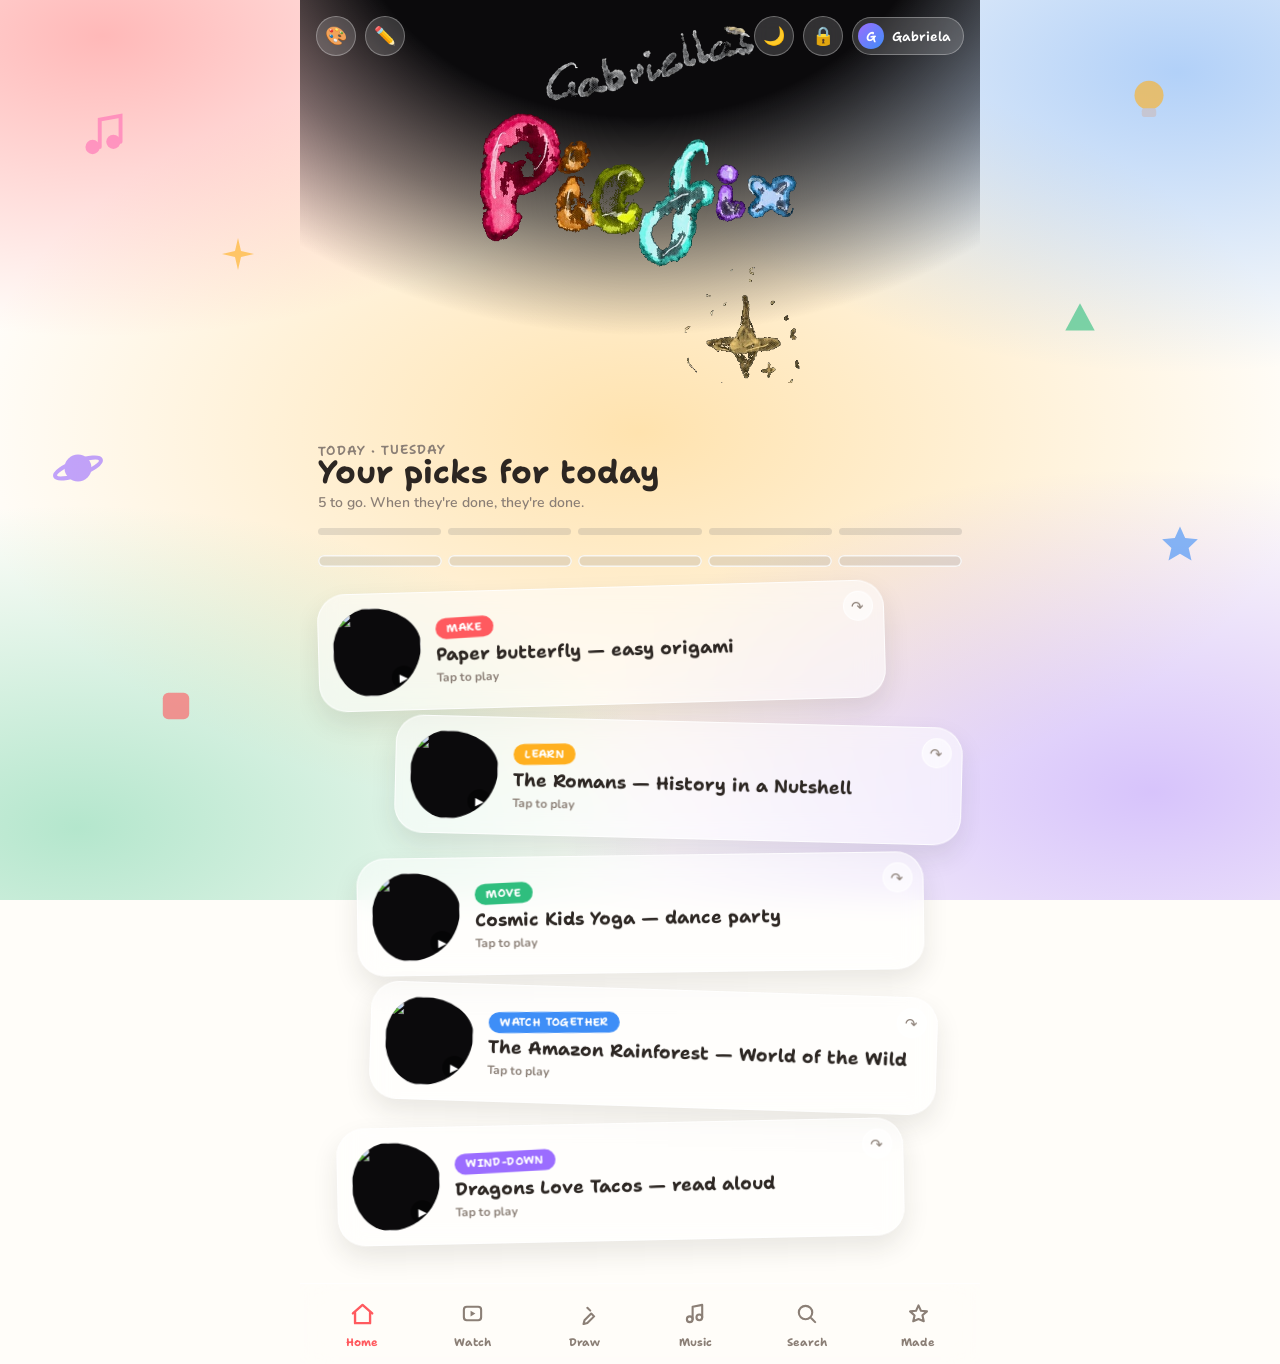
==== commit 0267c4f6: "V2 step 3: rotation-driven daily deck + retire pf-lib as a write target The home deck moves from a s" ====
--- a/index.html
+++ b/index.html
@@ -111,13 +111,29 @@
   .card h3{font-family:var(--disp); font-weight:700; font-size:18px; margin:0; line-height:1.12; color:var(--ink);}
   .card p{margin:4px 0 0; font-size:12px; color:var(--ink-soft); font-weight:700;}
 
-  .done-state{text-align:center; padding:46px 10px; display:none;} .done-state.show{display:block;}
-  .done-state .big{font-size:60px;} .done-state h2{font-family:var(--disp); font-weight:700; font-size:26px; margin:10px 0 4px;}
+  /* rainbow meter — one segment per food group, fills on watch (day-scoped) */
+  .rainbow{margin:0 0 20px;} .rainbow .rbtrack{display:flex; gap:6px;}
+  .rainbow .seg{height:12px; flex:1; border-radius:99px; background:rgba(128,128,128,.20); box-shadow:inset 0 0 0 1.5px var(--glass-brd); transition:background .4s, transform .3s, box-shadow .4s;}
+  .rainbow .seg.on{box-shadow:none; transform:translateY(-1px);}
+  .rainbow .rbsticker{display:inline-block; margin-top:8px; font-family:var(--disp); font-weight:700; font-size:13px; color:var(--ink); animation:cardIn .5s both;}
+  /* skip control + last-programme ribbon on deck cards */
+  .card .skip{position:absolute; top:10px; right:10px; width:30px; height:30px; border-radius:50%; border:1.5px solid var(--glass-brd); background:var(--glass); color:var(--ink-soft); font-size:15px; cursor:pointer; display:grid; place-items:center; line-height:1;}
+  .card .skip:active{transform:scale(.9);}
+  .lastprog{display:inline-block; margin-top:7px; font-family:var(--disp); font-weight:700; font-size:11px; letter-spacing:.4px; text-transform:uppercase; color:#fff; background:var(--accent); padding:3px 10px; border-radius:99px; transform:rotate(-1.5deg);}
+
+  .done-state{text-align:center; padding:36px 10px; display:none;} .done-state.show{display:block;}
+  .done-state h2{font-family:var(--disp); font-weight:700; font-size:26px; margin:10px 0 4px;}
   .done-state p{color:var(--ink-soft); font-weight:600; font-size:14px; margin:0 0 20px;}
+  /* PIXFIX-VISION closedown / test pattern — the five food-group colours */
+  .testpattern{position:relative; height:120px; border-radius:20px; overflow:hidden; margin:0 auto 18px; max-width:320px;
+    background:linear-gradient(90deg,#FF5A5F 0 20%,#FFB01F 20% 40%,#2FBE7E 40% 60%,#3E8EF7 60% 80%,#9B6DFF 80% 100%);
+    box-shadow:0 12px 26px var(--shadow);}
+  .testpattern .tp-bug{position:absolute; left:50%; bottom:12px; transform:translateX(-50%); font-family:var(--disp); font-weight:800; font-size:13px; letter-spacing:2px; color:#fff; background:rgba(0,0,0,.55); padding:5px 12px; border-radius:8px;}
   .btn{font-family:var(--disp); font-weight:700; font-size:15px; border:none; border-radius:18px; padding:12px 22px; background:var(--accent); color:#fff; cursor:pointer;}
   .btn.ghost{background:var(--glass); color:var(--ink); border:1.5px solid var(--glass-brd);}
 
   .grid{display:grid; grid-template-columns:1fr 1fr; gap:14px;}
+  .wsec-h{font-family:var(--disp); font-weight:700; font-size:17px; margin:22px 0 12px; color:var(--ink);} #watchGrid .wsec-h:first-child{margin-top:4px;}
   .tile{cursor:pointer; padding:10px; border-radius:24px; background:var(--glass); backdrop-filter:blur(14px); -webkit-backdrop-filter:blur(14px); border:1.5px solid var(--glass-brd); box-shadow:0 8px 22px var(--shadow); transition:transform .14s;}
   .tile:active{transform:scale(.97);}
   .tile .art{position:relative; height:96px; border-radius:18px; display:grid; place-items:center; font-size:34px; margin-bottom:9px; overflow:hidden;}
@@ -301,14 +317,20 @@
       <h1 class="h1">Your picks for today</h1>
       <p class="sub" id="picksLeft">Five things, chosen together. When they're done, they're done.</p>
       <div class="progress" id="progress"></div>
+      <div class="rainbow" id="rainbow"></div>
       <div id="deck"></div>
-      <div class="done-state" id="doneState"><div class="big">🌙</div><h2>That's today's lot — nice one.</h2><p>No more to scroll. See you tomorrow.</p><button class="btn ghost" onclick="resetDeck()">Watch today again</button></div>
+      <div class="done-state" id="doneState">
+        <div class="testpattern"><span class="tp-bug">PIXFIX-VISION</span></div>
+        <h2>Finished broadcasting for today</h2>
+        <p>That's the lot — nice one. Everything you watched is on the Watch page.</p>
+        <button class="btn ghost" onclick="resetDeck()">Go to the Watch page</button>
+      </div>
     </section>
 
     <section class="panel" id="watch">
       <div class="eyebrow">The library</div><h1 class="h1">Watch together</h1>
       <p class="sub">Only the things we've said yes to. No up-next, no rabbit holes.</p>
-      <div class="grid" id="watchGrid"></div>
+      <div id="watchGrid"></div>
     </section>
 
     <section class="panel" id="draw">
@@ -544,25 +566,85 @@
 ];
 function loadLive(){try{return JSON.parse(store.get('pf-lib')||'[]')}catch(e){return []}}
 function saveLive(a){store.set('pf-lib',JSON.stringify(a))}
-function allItems(){                       // seed + live, deduped by id (live wins so a parent can re-tag / archive a seed item)
+/* REMOTE = the approved library from the pixfix Worker (D1). Cached to localStorage
+   so a PWA opened offline still shows the last-known live library; if the Worker is
+   unreachable and there's no cache, the embedded SEED is the fallback.            */
+const API_BASE="https://pixfix.gileslamb.workers.dev";
+let REMOTE=(()=>{try{return JSON.parse(store.get('pf-remote')||'[]')}catch(e){return []}})();
+function saveRemote(a){REMOTE=Array.isArray(a)?a:[]; store.set('pf-remote',JSON.stringify(REMOTE));}
+async function syncLibrary(){
+  try{
+    const r=await fetch(API_BASE+'/library',{cache:'no-store'});
+    if(!r.ok) throw new Error('http '+r.status);
+    const data=await r.json();
+    if(Array.isArray(data)){ saveRemote(data); if(window.refreshAll) refreshAll(); }
+  }catch(e){ /* offline / Worker down — cached REMOTE + embedded SEED remain the fallback */ }
+}
+function allItems(){                       // seed + remote(D1) + live, deduped by id (later layer wins)
   const m=new Map(); SEED.forEach(it=>m.set(it.yt,{...it}));
+  REMOTE.forEach(it=>m.set(it.yt,{...(m.get(it.yt)||{}),...it,src:it.src||'remote'}));
   loadLive().forEach(it=>m.set(it.yt,{...(m.get(it.yt)||{}),...it,src:it.src||'parent'}));
   return [...m.values()];
 }
 function childLibrary(){return allItems().filter(it=>!it.archived)}
 function archivedItems(){return allItems().filter(it=>it.archived)}
-function pickToday(lib){                    // one per food group (newest first), then top up to 5
-  const out=[],seen=new Set();
-  const byRecent=[...lib].sort((a,b)=>(b.added||0)-(a.added||0));   // parent-added items carry a timestamp; seeds sort oldest
-  Object.keys(GROUPS).forEach(g=>{const it=byRecent.find(x=>x.g===g&&!seen.has(x.yt)); if(it){out.push(it.yt);seen.add(it.yt);}});
-  for(const it of byRecent){ if(out.length>=5)break; if(!seen.has(it.yt)){out.push(it.yt);seen.add(it.yt);} }
+let LIBRARY=childLibrary();
+
+/* ---------- THE DAY-SET ---------------------------------------------------
+   One shared source of truth for the whole day: what's been WATCHED and what's
+   been SKIPPED, scoped to the local calendar day. Rotation, the rainbow meter,
+   the deck's countdown and the closedown card all read from this, so they can
+   never disagree. Quiet reset at local midnight — no fanfare, same lifetime as
+   the rainbow day-set.
+   WATCHED = "playback actually started" (recorded in openPlayer when the iframe
+   loads, not when the modal opens). It's a SET keyed by video: a watch-again
+   does NOT re-add, so it never re-fills a rainbow segment or counts again toward
+   rotation or the day's N. The day-set is a set, not a counter.
+   localStorage is the store for THIS step. Watched-state GRADUATES TO D1 IN
+   STEP 4 alongside the back office — parent visibility of what she's watched
+   requires it. (Not "if a second device appears" — Step 4.)                  */
+function localDay(){const d=new Date(); return `${d.getFullYear()}-${d.getMonth()+1}-${d.getDate()}`;}
+function loadDay(){ let s=null; try{s=JSON.parse(store.get('pf-day')||'null')}catch(e){}
+  if(!s||s.day!==localDay()) s={day:localDay(),watched:[],skipped:[]};   // midnight rollover → fresh day-set
+  if(!Array.isArray(s.watched))s.watched=[]; if(!Array.isArray(s.skipped))s.skipped=[];
+  return s; }
+let DAY=loadDay();
+function saveDay(){ DAY.day=localDay(); store.set('pf-day',JSON.stringify(DAY)); }
+function rolloverDay(){ if(DAY.day!==localDay()) DAY=loadDay(); }   // in case the app was left open across midnight
+
+/* Deck size N: parent-configurable, default 5. A stored value NOW (localStorage,
+   alongside the parent gate); the full settings UI lands with the Step 4 back
+   office. Read here — never hardcoded. */
+function deckSize(){ const n=parseInt(store.get('pf-deck-n'),10); return (n>=1&&n<=12)?n:5; }
+function watchedIds(){ return new Set(DAY.watched.map(w=>w.yt)); }
+
+/* Rotation — the load-bearing balance mechanism (rotation, not scarcity):
+   max 2 consecutive plays from the same food group. After two in a row, that
+   group rests until a video from ANOTHER group has been watched. Skips don't
+   count as plays. Returns the currently-rested group key, or null. */
+function restedGroup(){ const w=DAY.watched; return (w.length>=2 && w[w.length-1].g===w[w.length-2].g) ? w[w.length-1].g : null; }
+
+/* Parent "pins": the ⭐ in the grown-up library forces specific videos to the
+   front of today's deck. Kept in 'pf-today'. Empty → pure recency + balance. */
+function pins(){ try{const a=JSON.parse(store.get('pf-today')||'[]'); return Array.isArray(a)?a:[];}catch(e){return [];} }
+
+function pickToday(lib){
+  rolloverDay();
+  const remaining=deckSize()-DAY.watched.length;
+  if(remaining<=0) return [];                                            // day's N plays reached → deck is spent
+  const watched=watchedIds(), skipped=new Set(DAY.skipped), rested=restedGroup();
+  const pool=[...lib]
+    .filter(it=>it.yt && !watched.has(it.yt) && !skipped.has(it.yt))     // watched items leave the deck; skipped sit out today
+    .filter(it=>it.g!==rested)                                          // rested group sits out until another group is watched
+    .sort((a,b)=>(b.added||0)-(a.added||0));                           // recency-first (seeds carry no timestamp → oldest)
+  const out=[], seen=new Set(), chans=new Set();
+  const take=it=>{ out.push(it.yt); seen.add(it.yt); if(it.channel) chans.add(it.channel); };
+  const eligible=it=> !seen.has(it.yt) && !(it.channel && chans.has(it.channel));   // channel-dedup across the deck
+  pins().forEach(id=>{ if(out.length>=remaining)return; const it=pool.find(x=>x.yt===id && eligible(x)); if(it)take(it); });   // 1) parent pins first
+  Object.keys(GROUPS).forEach(g=>{ if(out.length>=remaining)return; const it=pool.find(x=>x.g===g && eligible(x)); if(it)take(it); }); // 2) one per group (balance)
+  for(const it of pool){ if(out.length>=remaining)break; if(eligible(it))take(it); }                                          // 3) top up by recency
   return out;
 }
-let LIBRARY=childLibrary();
-let TODAY=(()=>{ let saved=null; try{saved=JSON.parse(store.get('pf-today')||'null')}catch(e){}
-  const ids=(saved&&saved.length?saved:pickToday(LIBRARY)).filter(id=>LIBRARY.some(it=>it.yt===id));
-  return (ids.length?ids:pickToday(LIBRARY)).map(id=>LIBRARY.findIndex(it=>it.yt===id)).filter(i=>i>-1);
-})();
 
 /* theme + mode */
 const root=document.documentElement;
@@ -637,25 +719,61 @@
   r.readAsDataURL(f); iconPicker.value='';};
 
 /* HOME deck */
-const deckEl=document.getElementById('deck'), progEl=document.getElementById('progress'); let doneSet=new Set();
+const deckEl=document.getElementById('deck'), progEl=document.getElementById('progress');
+
+/* WATCHED = playback actually started. A watch-again is a no-op here (the day-set
+   is a set, not a counter): it never re-adds, so rotation, the rainbow and the
+   day's count all stay honest across watch-agains and across every surface. */
+function markWatched(it){
+  if(!it||!it.yt) return;
+  rolloverDay();
+  if(DAY.watched.some(w=>w.yt===it.yt)) return;        // already watched today → don't re-count, don't re-fill the rainbow
+  DAY.watched.push({yt:it.yt,g:it.g}); saveDay();
+  renderDeck(); checkDone(); renderRainbow(); buildWatch();
+}
+/* SKIP = skip-refill: the next eligible candidate takes the slot today. Skips
+   don't count as plays, so repeated skipping is effectively a "next" button —
+   at ~45 videos this self-limits (the pool runs dry) so we ship it as-is.
+   WATCH-POINT: if skipping becomes browsing in practice, the fix is to move a
+   skipped item to TOMORROW's candidate pool instead of revealing the next one
+   today. */
+function skipCard(it){
+  if(!it||!it.yt) return;
+  rolloverDay();
+  if(!DAY.skipped.includes(it.yt)){ DAY.skipped.push(it.yt); saveDay(); }
+  renderDeck(); checkDone();
+}
 function renderDeck(){
+  rolloverDay();
   deckEl.innerHTML=''; progEl.innerHTML='';
-  TODAY.forEach((idx,i)=>{
-    const it=LIBRARY[idx], grp=GROUPS[it.g];
-    const dot=document.createElement('i'); if(doneSet.has(idx)) dot.classList.add('done'); progEl.appendChild(dot);
+  const n=deckSize(), deck=pickToday(LIBRARY), watched=DAY.watched.length;
+  for(let i=0;i<n;i++){ const dot=document.createElement('i'); if(i<watched) dot.classList.add('done'); progEl.appendChild(dot); }
+  const lastProgramme=(n-watched)===1;                 // the final programme of the day — flag it diegetically
+  deck.forEach((yt,i)=>{
+    const it=LIBRARY.find(x=>x.yt===yt); if(!it) return; const grp=GROUPS[it.g]||GROUPS.watch;
     const inner=it.yt?`<img class="ytthumb" src="${thumbURL(it.yt)}" alt="" /><span class="playbadge">▶</span>`:it.e;
-    const card=document.createElement('div'); card.className='card'+(doneSet.has(idx)?' done':''); card.style.animationDelay=(i*60)+'ms';
-    card.innerHTML=`<div class="thumb i${(i%3)+1}" style="background:${it.yt?'#0B0A0C':grp.color}"><span class="tick">✓</span>${inner}</div>
-      <div class="meta"><span class="tag" style="background:${grp.color}">${grp.label}</span><h3>${it.t}</h3><p>${doneSet.has(idx)?'Watched':'Tap to play'}</p></div>`;
-    card.onclick=()=>{ if(it.yt) openPlayer(it); doneSet.add(idx); renderDeck(); checkDone(); };
+    const card=document.createElement('div'); card.className='card'; card.style.animationDelay=(i*60)+'ms';
+    const ribbon=(lastProgramme&&i===0)?`<span class="lastprog">Last programme today</span>`:'';
+    card.innerHTML=`<div class="thumb i${(i%3)+1}" style="background:${it.yt?'#0B0A0C':grp.color}">${inner}</div>
+      <div class="meta"><span class="tag" style="background:${grp.color}">${grp.label}</span><h3>${it.t}</h3><p>Tap to play</p>${ribbon}</div>
+      <button class="skip" title="Not now" aria-label="Skip this one">↷</button>`;
+    card.onclick=()=>{ if(it.yt) openPlayer(it); };     // watched is recorded when playback actually starts (openPlayer), not on tap
+    card.querySelector('.skip').onclick=e=>{ e.stopPropagation(); skipCard(it); };
     deckEl.appendChild(card);
   });
-  const left=TODAY.length-doneSet.size;
+  const left=n-watched;
   document.getElementById('picksLeft').textContent=left>0?`${left} to go. When they're done, they're done.`:`All done for today.`;
 }
-function checkDone(){const fin=doneSet.size>=TODAY.length; document.getElementById('doneState').classList.toggle('show',fin); deckEl.style.display=fin?'none':'block'; progEl.style.display=fin?'none':'flex';}
-function resetDeck(){doneSet=new Set(); renderDeck(); checkDone();}
-renderDeck();
+/* Day ends when N plays are reached OR the candidate pool is spent — either way
+   show the PIXFIX-VISION closedown rather than an abrupt stop. */
+function checkDone(){
+  rolloverDay();
+  const n=deckSize(), done=DAY.watched.length>=n || pickToday(LIBRARY).length===0;
+  document.getElementById('doneState').classList.toggle('show',done);
+  deckEl.style.display=done?'none':'block'; progEl.style.display=done?'none':'flex';
+}
+function resetDeck(){ const w=document.querySelector('#nav button[data-tab="watch"]'); if(w) w.click(); }  // to the Watch page — replays there don't re-count
+renderRainbow(); renderDeck(); checkDone();
 
 /* PLAYER */
 function openPlayer(it){
@@ -664,9 +782,27 @@
   f.innerHTML=`<div class="poster" id="poster"><img src="${thumbURL(it.yt)}" alt="" /><span class="pbug">PIXFIX-VISION</span><div class="pplay">▶</div></div>`;
   document.getElementById('poster').onclick=()=>{
     f.innerHTML=`<iframe src="https://www.youtube-nocookie.com/embed/${it.yt}?rel=0&playsinline=1&autoplay=1" allow="autoplay; encrypted-media; picture-in-picture" allowfullscreen></iframe>`;
+    markWatched(it);   // playback ACTUALLY started — this, from any surface, is what "watched" means (Rider 4)
   };
   document.getElementById('player').classList.add('show');}
 function closePlayer(){document.getElementById('player').classList.remove('show'); document.getElementById('pframe').innerHTML='';}
+
+/* RAINBOW METER — day-scoped, five food groups, one segment each. A segment
+   fills when a video of that group has been WATCHED today. It shares the day-set
+   with the deck + rotation, so meter and rotation can never disagree. Fixed
+   mechanic, theme-skinned sticker; no points, no streaks, no loss. A small
+   sticker lands when all five fill. Resets with the day-set at local midnight. */
+function renderRainbow(){
+  const rainbowEl=document.getElementById('rainbow');
+  if(!rainbowEl) return;
+  rolloverDay();
+  const filled=new Set(DAY.watched.map(w=>w.g)), keys=Object.keys(GROUPS);
+  const segs=keys.map(g=>{const on=filled.has(g);
+    return `<span class="seg${on?' on':''}" style="${on?`background:${GROUPS[g].color}`:''}" title="${GROUPS[g].label}"></span>`;}).join('');
+  const complete=keys.every(g=>filled.has(g));
+  rainbowEl.innerHTML=`<div class="rbtrack">${segs}</div>`+(complete?`<span class="rbsticker">🌈 Full rainbow today!</span>`:'');
+  rainbowEl.classList.toggle('full',complete);
+}
 
 /* WATCH */
 const wg=document.getElementById('watchGrid');
@@ -674,16 +810,30 @@
   const art=it.yt?`<div class="art" style="background:#0B0A0C"><img class="ytthumb" src="${thumbURL(it.yt)}" alt="" /><span class="playbadge">▶</span></div>`:`<div class="art" style="background:${grp.color}">${it.e||''}</div>`;
   const tile=document.createElement('div'); tile.className='tile'; tile.innerHTML=art+`<span class="tag" style="background:${grp.color}">${grp.label}</span><h4>${it.t}</h4>`;
   tile.onclick=()=>{ if(it.yt) openPlayer(it); }; return tile;}
+function watchSection(title,items){
+  const h=document.createElement('h2'); h.className='wsec-h'; h.textContent=title; wg.appendChild(h);
+  const g=document.createElement('div'); g.className='grid'; items.forEach(it=>g.appendChild(tileFor(it))); wg.appendChild(g); return g;
+}
 function buildWatch(){
+  rolloverDay();
   wg.innerHTML='';
-  LIBRARY.forEach(it=>wg.appendChild(tileFor(it)));
+  /* Watched shelf — what's been played today, kept in view (never removed) so a
+     child can happily re-watch. A replay doesn't re-count (see markWatched). The
+     shelf is day-scoped for now; an all-time watched history lands with D1 in
+     Step 4, when parent visibility of what she's watched needs it. */
+  const watchedList=DAY.watched.map(w=>LIBRARY.find(x=>x.yt===w.yt)).filter(Boolean);
+  if(watchedList.length) watchSection('✓ Watched today',watchedList);
+  /* The library, grouped by food group. */
+  Object.keys(GROUPS).forEach(gk=>{ const items=LIBRARY.filter(it=>it.g===gk); if(items.length) watchSection(GROUPS[gk].label,items); });
+  if(!LIBRARY.length){ const p=document.createElement('p'); p.className='sub'; p.textContent='Nothing here yet.'; wg.appendChild(p); }
+  /* Retired items stay reachable under "More things". */
   const arch=archivedItems();
   if(arch.length){
     const more=document.createElement('button'); more.className='morebtn'; more.textContent='More things ▾';
     const box=document.createElement('div'); box.className='grid'; box.style.display='none'; box.style.marginTop='12px';
     arch.forEach(it=>box.appendChild(tileFor(it)));
     more.onclick=()=>{const open=box.style.display==='none'; box.style.display=open?'grid':'none'; more.textContent=open?'Fewer ▴':'More things ▾';};
-    wg.after(more,box);
+    wg.appendChild(more); wg.appendChild(box);
   }
 }
 buildWatch();
@@ -1453,6 +1603,14 @@
   .pf-ta{width:100%;min-height:120px;font-family:ui-monospace,monospace;font-size:11px;padding:12px;border-radius:14px;border:1.5px solid var(--glass-brd);background:var(--glass);color:var(--ink);box-sizing:border-box;}
   .pf-soon{opacity:.55;pointer-events:none;}
   .pf-ok{color:var(--move);font-weight:700;font-size:13px;min-height:18px;margin-top:6px;}
+  .mig-list{display:flex;flex-direction:column;gap:8px;margin:6px 0 12px;max-height:300px;overflow:auto;}
+  .mig-row{display:flex;align-items:center;gap:10px;}
+  .mig-row img{width:52px;height:34px;object-fit:cover;border-radius:7px;flex:none;background:#0B0A0C;}
+  .mig-meta{flex:1;min-width:0;} .mig-meta h4{margin:0;font-family:var(--disp);font-weight:700;font-size:13px;color:var(--ink);white-space:nowrap;overflow:hidden;text-overflow:ellipsis;}
+  .mig-meta code{font-size:11px;color:var(--ink-soft);}
+  .mig-b{font-family:var(--disp);font-weight:800;font-size:9px;letter-spacing:.4px;text-transform:uppercase;padding:3px 8px;border-radius:99px;flex:none;color:#fff;}
+  .mig-b.push{background:var(--move);} .mig-b.skip{background:var(--ink-soft);}
+  .mig-push{display:flex;gap:8px;flex-wrap:wrap;align-items:center;margin-top:6px;}
 `; document.head.appendChild(s);})();
 
 /* ---- video-id parsing (youtu.be, watch?v=, /shorts/, /embed/, bare id) ---- */
@@ -1470,16 +1628,15 @@
 
 /* ---- deck + global refresh ---- */
 function refreshAll(){
+  rolloverDay();
   LIBRARY=childLibrary();
-  let ids; try{ids=JSON.parse(store.get('pf-today')||'null')}catch(e){ids=null}
-  ids=(ids&&ids.length?ids:pickToday(LIBRARY)).filter(id=>LIBRARY.some(it=>it.yt===id));
-  if(!ids.length) ids=pickToday(LIBRARY);
-  store.set('pf-today',JSON.stringify(ids));
-  TODAY=ids.map(id=>LIBRARY.findIndex(it=>it.yt===id)).filter(i=>i>-1);
-  doneSet=new Set();
-  renderDeck(); checkDone(); buildWatch(); renderSearch(si.value||'');
+  const have=new Set(LIBRARY.map(it=>it.yt));
+  store.set('pf-today',JSON.stringify(pins().filter(id=>have.has(id))));   // drop pins whose video is gone
+  DAY.skipped=DAY.skipped.filter(id=>have.has(id)); saveDay();             // drop stale skips
+  renderRainbow(); renderDeck(); checkDone(); buildWatch(); renderSearch(si.value||'');
   if(document.getElementById('pfManager')) renderManager();
 }
+window.refreshAll=refreshAll;   // let syncLibrary() re-render once the D1 library arrives
 
 /* ---- the questions → prompt → search → paste blocks ---- */
 const PROMPTS=[
@@ -1519,12 +1676,12 @@
         <p class="pf-note" style="margin:0;">What you add lives on <b>this iPad only</b> for now — visit <b>Backup</b> now and then to save a copy. To pin the iPad to Pixfix during a session, triple-click the side button for <b>Guided Access</b>.</p></div>
     </div>
     <div class="pf-view" id="pfAdd">
-      <p class="pf-note">Answer what fits, tap <b>Search on YouTube</b>, and when you find something good, copy its link and paste it back into that question's box. Each video is filed automatically by its food group. Nothing reaches your child until you tap Add.</p>
+      <p class="pf-note">Answer what fits, tap <b>Search on YouTube</b>, and when you find something good, copy its link and paste it back into that question's box. Links you send here go to the <b>approval queue</b> — a grown-up okays them (and sets the food group) before they reach your child. To add something instantly, share it to Pixfix from YouTube's share sheet.</p>
       <div id="pfPrompts"></div>
       <p class="pf-ok" id="pfAddOk"></p>
     </div>
     <div class="pf-view" id="pfLib">
-      <p class="pf-note">Everything currently in the app. Tap ⭐ to put something in today's five-card deck, 🗄️ to move it to Previous (kept, out of rotation), 🗑️ to remove a video you added.</p>
+      <p class="pf-note">Everything currently in the app. Tap ⭐ to pin something to the front of today's deck, 🗄️ to move it to Previous (kept, out of rotation), 🗑️ to remove a video you added.</p>
       <div style="display:flex;gap:8px;margin-bottom:14px;"><button class="pf-mini ghost" id="pfRebuild">↻ Rebuild today's deck</button></div>
       <div id="pfManager"></div>
     </div>
@@ -1537,7 +1694,14 @@
       <div id="pfArchList"></div>
     </div>
     <div class="pf-view" id="pfBack">
-      <p class="pf-note">Videos you add live on this iPad. Use <b>Export</b> to back them up, <b>Import</b> to restore, or <b>Copy as SEED</b> to hand Giles a block to paste into <code>index.html</code> so the picks ship with the app on every device.</p>
+      <div class="pf-q" id="pfMigrateBox" style="margin-bottom:22px;">
+        <div class="qh"><span class="badge" style="background:var(--accent)">Move library to the cloud</span></div>
+        <label>Sync this iPad's added videos to the shared library</label>
+        <p class="pf-note" style="margin:0 0 10px;">Videos added on this iPad currently live only here. This checks each one against the shared cloud library and shows exactly what would be pushed — <b>nothing is sent until you tap Push</b>, and the parent token you enter is used for that one sync only, never saved.</p>
+        <button class="pf-mini" id="pfMigrateCheck">Check what needs syncing</button>
+        <div id="pfMigrateReport"></div>
+      </div>
+      <p class="pf-note">Local backup of anything still held on this iPad. Use <b>Export</b> to save a copy, <b>Import</b> to restore, or <b>Copy as SEED</b> to hand Giles a block to paste into <code>index.html</code>.</p>
       <div style="display:flex;gap:8px;flex-wrap:wrap;margin-bottom:12px;">
         <button class="pf-mini" id="pfExport">⬆︎ Export</button>
         <button class="pf-mini ghost" id="pfSeed">＜／＞ Copy as SEED</button>
@@ -1589,16 +1753,32 @@
     if(dup){row.style.opacity='.5'; row.querySelector('input').value='Already in the library'; }
     row.dataset.id=id; row.querySelector('.rm').onclick=()=>row.remove(); if(!dup)n++;
     stage.appendChild(row);});
-  const commit=document.createElement('button'); commit.className='pf-mini'; commit.style.marginTop='4px'; commit.textContent=`✓ Add ${n} to Pixfix`;
-  commit.onclick=()=>{const live=loadLive(); let added=0;
-    stage.querySelectorAll('.pf-chip').forEach(ch=>{const id=ch.dataset.id; const inp=ch.querySelector('input'); if(inp.disabled)return;
-      if(allItems().some(it=>it.yt===id))return;
-      const item={t:(inp.value||promptFor(pi)).trim(),g:p.g,yt:id,src:'parent',added:Date.now()}; if(p.page)item.page=p.page;
-      live.push(item); added++;});
-    saveLive(live); ta.value=''; stage.innerHTML='';
-    if(added) store.set('pf-today',JSON.stringify(pickToday(childLibrary())));   // rebuild today's deck so new videos reach the home screen
-    const ok=sheet.querySelector('#pfAddOk'); ok.textContent=`Added ${added} video${added===1?'':'s'} — Gabriela can see ${added===1?'it':'them'} now.`; setTimeout(()=>ok.textContent='',3500);
-    refreshAll();};
+  const commit=document.createElement('button'); commit.className='pf-mini'; commit.style.marginTop='4px'; commit.textContent=`✓ Send ${n} for approval`;
+  /* The in-app add form posts TOKENLESS → the Worker files each link in the D1
+     pending queue (child trust). Approval + food-group categorisation happen in
+     the Step 4 back office. No parent token ever lives on this device: parent-trust
+     adds (instant-approved) go via the iOS share sheet instead. This is the gate
+     moving from "who's adding" to "library entry" — everything new is reviewed. */
+  commit.onclick=async()=>{
+    const ok=sheet.querySelector('#pfAddOk');
+    const rows=[...stage.querySelectorAll('.pf-chip')].filter(ch=>!ch.querySelector('input').disabled);
+    if(!rows.length){ ok.textContent='Nothing new to send.'; setTimeout(()=>ok.textContent='',3000); return; }
+    commit.disabled=true; commit.textContent='Sending…';
+    let queued=0,exists=0,failed=0;
+    for(const ch of rows){ const id=ch.dataset.id;
+      try{
+        const r=await fetch(API_BASE+'/share',{method:'POST',headers:{'Content-Type':'application/json'},body:JSON.stringify({url:'https://youtu.be/'+id})});
+        const d=await r.json().catch(()=>({}));
+        if(d.status==='pending'||d.status==='added') queued++;
+        else if(d.status==='exists') exists++;
+        else failed++;
+      }catch(e){ failed++; }
+    }
+    ta.value=''; stage.innerHTML=''; commit.disabled=false;
+    const parts=[]; if(queued)parts.push(`Sent ${queued} for a grown-up to approve`); if(exists)parts.push(`${exists} already in the library`); if(failed)parts.push(`${failed} couldn't be sent — check the connection`);
+    ok.textContent=(parts.join(' · ')||'Nothing sent')+'.'; setTimeout(()=>ok.textContent='',6000);
+    syncLibrary(); refreshAll();
+  };
   stage.appendChild(commit);
 });
 
@@ -1610,7 +1790,7 @@
     <div class="tags"><span class="t" style="background:${grp.color}">${grp.label}</span>${pageTag}<span class="t" style="background:transparent;color:var(--ink-soft);padding-left:0;">${it.src==='seed'?'built-in':'added'}</span></div></div>`;
   const acts=document.createElement('div'); acts.style.display='flex'; acts.style.gap='2px';
   if(ctx==='lib'){
-    const star=document.createElement('button'); star.className='act'; star.textContent=inDeck?'⭐':'☆'; star.title="In today's deck";
+    const star=document.createElement('button'); star.className='act'; star.textContent=inDeck?'⭐':'☆'; star.title="Pin to the front of today's deck";
     star.onclick=()=>{let ids;try{ids=JSON.parse(store.get('pf-today')||'[]')}catch(e){ids=[]}
       if(ids.includes(it.yt))ids=ids.filter(x=>x!==it.yt); else ids.push(it.yt);
       store.set('pf-today',JSON.stringify(ids)); refreshAll();};
@@ -1633,7 +1813,60 @@
   const al=sheet.querySelector('#pfArchList'); al.innerHTML=''; const arch=archivedItems();
   if(!arch.length){al.innerHTML='<p class="pf-note">Nothing retired yet.</p>';} arch.forEach(it=>al.appendChild(itemRow(it,'arch')));
 }
-sheet.querySelector('#pfRebuild').onclick=()=>{store.set('pf-today',JSON.stringify(pickToday(childLibrary()))); refreshAll();};
+sheet.querySelector('#pfRebuild').onclick=()=>{ store.set('pf-today','[]'); DAY.skipped=[]; saveDay(); refreshAll(); };  // clear pins + today's skips → fresh derivation
+
+/* one-time migration: push this iPad's added videos (pf-lib) up to the shared D1
+   library. Dry-run first (renders on-screen — no dev console on the iPad); the
+   real push is the second tap. Existing entries migrate as APPROVED with their
+   food group preserved (they're an already-curated library, not new pending
+   submissions). The parent token is entered once for the sync and never stored. */
+function migrateRows(){
+  const remote=new Set(REMOTE.map(it=>it.yt)); const seen=new Set(); const rows=[];
+  loadLive().forEach(it=>{
+    if(!it.yt||!/^[A-Za-z0-9_-]{11}$/.test(it.yt)||seen.has(it.yt)) return; seen.add(it.yt);
+    if(it.src==='seed') return;                          // seed overrides aren't hers to push (already in D1)
+    let status = remote.has(it.yt) ? 'skip-exists' : it.archived ? 'skip-archived' : 'push';
+    rows.push({yt:it.yt, t:it.t||it.yt, g:it.g, status});
+  });
+  return rows;
+}
+function removeFromLive(yt){ saveLive(loadLive().filter(x=>!(x.yt===yt && x.src!=='seed' && !x.archived))); }
+function renderMigrateReport(msg){
+  const box=sheet.querySelector('#pfMigrateReport'); if(!box) return;
+  const rows=migrateRows(), toPush=rows.filter(r=>r.status==='push');
+  if(!rows.length){ box.innerHTML='<p class="pf-note" style="margin:12px 0 0;">Nothing added on this iPad to sync — the shared library is already the source.</p>'+(msg?`<p class="pf-ok">${msg}</p>`:''); return; }
+  const list=rows.map(r=>{
+    const b = r.status==='push' ? '<span class="mig-b push">will push</span>'
+            : r.status==='skip-exists' ? '<span class="mig-b skip">already in cloud</span>'
+            : '<span class="mig-b skip">retired — kept local</span>';
+    return `<div class="mig-row"><img src="${thumbURL(r.yt)}" alt="" /><div class="mig-meta"><h4>${r.t}</h4><code>${r.yt}</code> · ${(GROUPS[r.g]||GROUPS.watch).label}</div>${b}</div>`;
+  }).join('');
+  const push = toPush.length ? `<div class="mig-push"><input type="password" id="pfMigrateToken" class="pf-in" placeholder="Parent token — used once, never saved" autocomplete="off" /><button class="pf-mini" id="pfMigratePush">⬆︎ Push ${toPush.length} now</button></div>` : '';
+  box.innerHTML=`<p class="pf-note" style="margin:12px 0 6px;"><b>${toPush.length}</b> to push · ${rows.length-toPush.length} skipped.</p><div class="mig-list">${list}</div>${push}`+(msg?`<p class="pf-ok" style="margin-top:8px;">${msg}</p>`:'');
+  const pb=sheet.querySelector('#pfMigratePush'); if(pb) pb.onclick=pushMigration;
+}
+async function pushMigration(){
+  const rows=migrateRows().filter(r=>r.status==='push'); if(!rows.length) return;
+  const field=sheet.querySelector('#pfMigrateToken'); const token=(field&&field.value||'').trim();
+  if(!token){ if(field) field.focus(); renderMigrateReport('Enter the parent token first.'); return; }
+  const btn=sheet.querySelector('#pfMigratePush'); if(btn){ btn.disabled=true; btn.textContent='Pushing…'; }
+  let pushed=0, exists=0, failed=0;
+  for(const r of rows){
+    try{
+      const res=await fetch(API_BASE+'/share',{method:'POST',headers:{'Content-Type':'application/json'},
+        body:JSON.stringify({url:'https://youtu.be/'+r.yt, token, food_group:r.g})});   // parent token → approved; food group preserved verbatim
+      const d=await res.json().catch(()=>({}));
+      if(d.status==='added'){ pushed++; removeFromLive(r.yt); }
+      else if(d.status==='exists'){ exists++; removeFromLive(r.yt); }
+      else failed++;
+    }catch(e){ failed++; }
+  }
+  if(field) field.value='';                              // token leaves the DOM; it was never written to storage
+  store.set('pf-lib-synced', String(Date.now()));        // pf-lib is retired as a write target once the library lives in D1
+  await syncLibrary(); refreshAll();
+  renderMigrateReport(`Done — pushed ${pushed}${exists?`, ${exists} already there`:''}${failed?`, ${failed} failed (tap Check, then Push, to retry)`:''}. These now live in the shared library and appear on every device.`);
+}
+sheet.querySelector('#pfMigrateCheck').onclick=()=>renderMigrateReport();
 
 /* backup */
 sheet.querySelector('#pfExport').onclick=()=>{const t=sheet.querySelector('#pfBackText'); t.value=JSON.stringify(loadLive(),null,2);
@@ -1693,6 +1926,7 @@
 document.getElementById('parentBtn').onclick=openGate;
 
 refreshAll();
+syncLibrary();   // pull the approved library from the pixfix Worker (D1); re-renders on arrival
 </script>
 <script>
 /* register the service worker (harmless no-op where unsupported) */
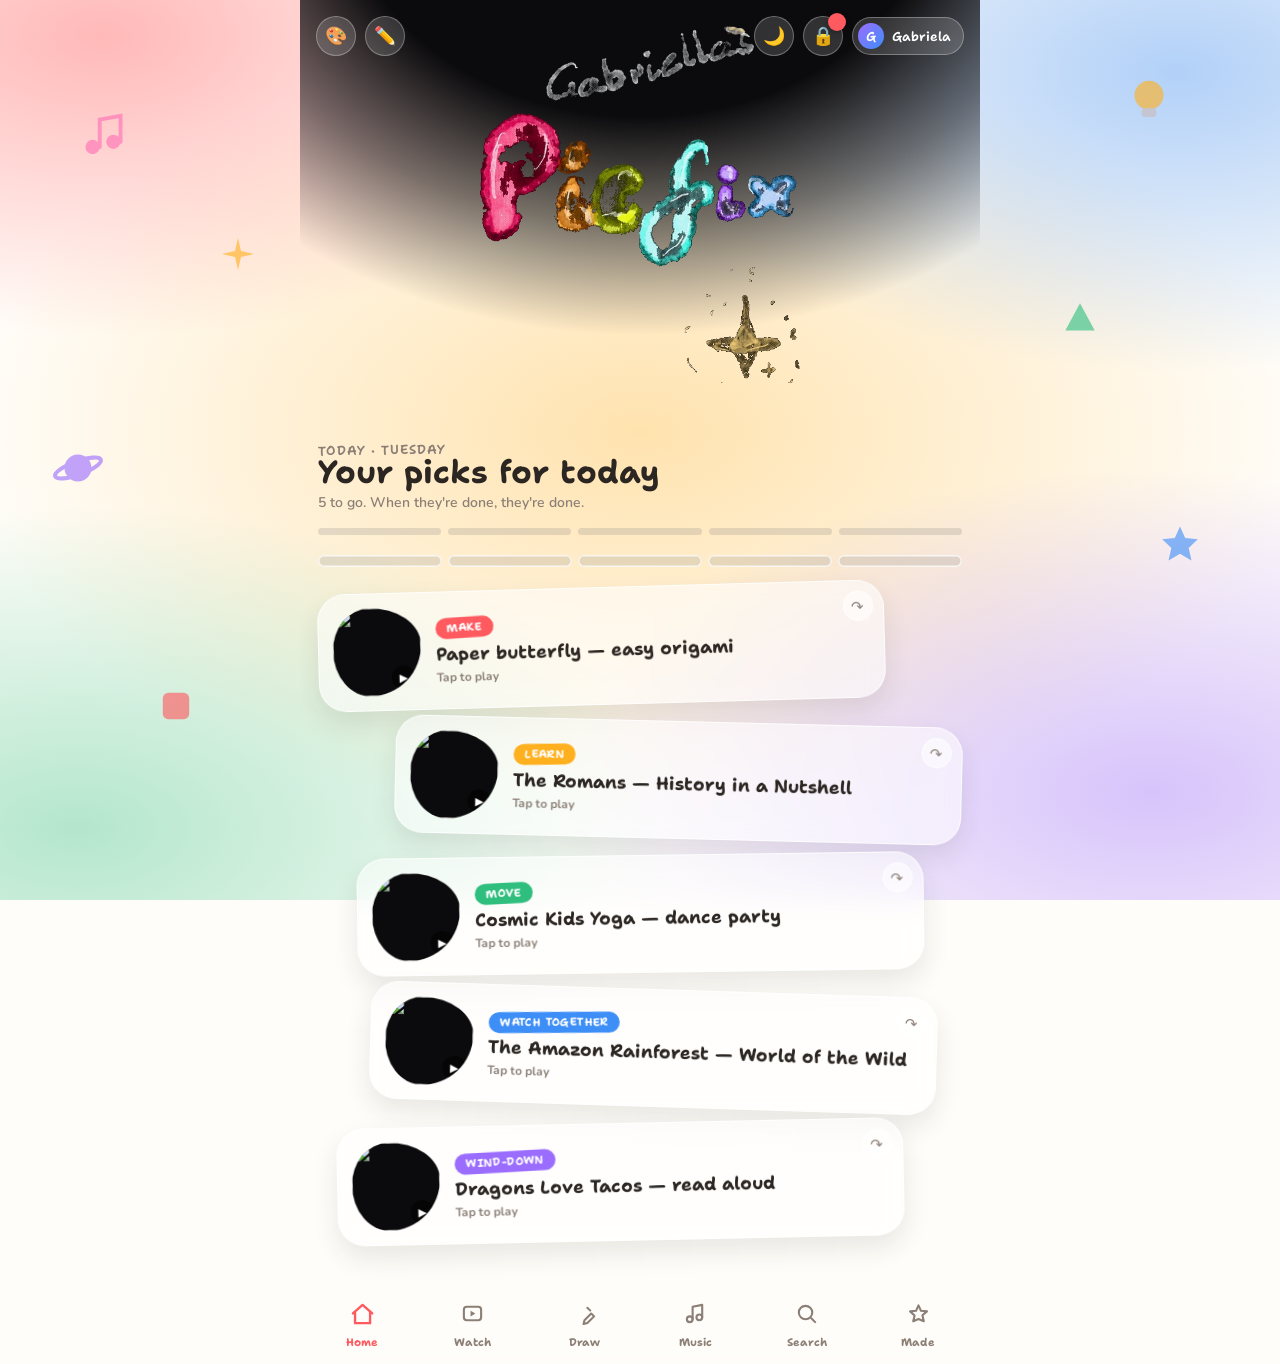
==== commit 21ab96b1: "V2 step 4a: real parent auth + pending-queue back office + authoritative decline The urgent painkill" ====
--- a/index.html
+++ b/index.html
@@ -306,7 +306,7 @@
 <div class="app">
   <div class="hero">
     <div class="hctl left"><button class="roundbtn" id="themeBtn" title="Themes">🎨</button><button class="roundbtn paint" id="paintBtn" title="Make it yours">✏️</button></div>
-    <div class="hctl right"><button class="roundbtn" id="modeBtn" title="Light / dark">🌙</button><button class="roundbtn" id="parentBtn" title="Grown-ups">🔒</button><div class="who"><span class="av">G</span> Gabriela</div></div>
+    <div class="hctl right"><button class="roundbtn" id="modeBtn" title="Light / dark">🌙</button><button class="roundbtn" id="parentBtn" title="Grown-ups">🔒<span class="parentbadge" id="parentBadge" hidden></span></button><div class="who"><span class="av">G</span> Gabriela</div></div>
     <img class="painting" id="heroImg" src="assets/pixfix-logo.png" alt="Gabriella's Pixfix" />
     <div class="heroFallback" id="heroFallback">Pix<b>fix</b></div>
   </div>
@@ -1577,6 +1577,21 @@
   .pf-tabs{display:flex;gap:8px;margin-bottom:18px;flex-wrap:wrap;}
   .pf-tab{font-family:var(--disp);font-weight:700;font-size:13px;padding:8px 15px;border-radius:99px;cursor:pointer;background:var(--glass);border:1.5px solid var(--glass-brd);color:var(--ink);}
   .pf-tab.on{background:var(--accent);color:#fff;border-color:var(--accent);}
+  .qbadge{display:inline-grid;place-items:center;min-width:18px;height:18px;padding:0 5px;margin-left:6px;border-radius:99px;background:var(--accent);color:#fff;font-size:11px;font-weight:800;vertical-align:middle;}
+  .pf-tab.on .qbadge{background:#fff;color:var(--accent);}
+  .parentbadge{position:absolute;top:-4px;right:-4px;min-width:18px;height:18px;padding:0 5px;border-radius:99px;background:#FF5A5F;color:#fff;font-size:11px;font-weight:800;display:grid;place-items:center;box-shadow:0 2px 6px rgba(0,0,0,.3);}
+  /* pending-queue rows */
+  .qrow{display:flex;gap:11px;align-items:flex-start;padding:11px;border-radius:16px;background:var(--glass);border:1.5px solid var(--glass-brd);margin-bottom:11px;}
+  .qrow.declined{opacity:.62;}
+  .qrow img{width:96px;height:60px;object-fit:cover;border-radius:10px;flex:none;background:#0B0A0C;}
+  .qrow .qmeta{flex:1;min-width:0;}
+  .qrow .qmeta h4{font-family:var(--disp);font-weight:700;font-size:14px;margin:0 0 2px;color:var(--ink);line-height:1.15;}
+  .qrow .qmeta .qch{font-size:11px;color:var(--ink-soft);font-weight:700;margin:0 0 8px;}
+  .qrow .qacts{display:flex;gap:7px;flex-wrap:wrap;align-items:center;}
+  .qrow select.qfg{font-family:var(--body);font-weight:700;font-size:12px;padding:7px 9px;border-radius:12px;border:1.5px solid var(--glass-brd);background:var(--paper);color:var(--ink);}
+  .qbtn{font-family:var(--disp);font-weight:700;font-size:12px;padding:8px 13px;border-radius:12px;border:none;cursor:pointer;}
+  .qbtn.ok{background:var(--move);color:#fff;} .qbtn.no{background:var(--glass);border:1.5px solid var(--glass-brd);color:var(--ink-soft);}
+  .pf-subh{font-family:var(--disp);font-weight:700;font-size:13px;color:var(--ink-soft);margin:18px 0 10px;text-transform:uppercase;letter-spacing:.5px;}
   .pf-view{display:none;} .pf-view.on{display:block;}
   .pf-q{background:var(--glass);border:1.5px solid var(--glass-brd);border-radius:20px;padding:15px;margin-bottom:14px;}
   .pf-q .qh{display:flex;align-items:center;gap:8px;margin-bottom:9px;}
@@ -1654,14 +1669,19 @@
   <div class="pf-top"><h2>Grown-ups</h2><button class="pf-x" id="pfClose" aria-label="Close">✕</button></div>
   <div class="pf-body">
     <div class="pf-tabs">
-      <button class="pf-tab on" data-v="guide">Start here</button>
+      <button class="pf-tab on" data-v="requests">Requests<span class="qbadge" id="pfQBadge" hidden></span></button>
+      <button class="pf-tab" data-v="guide">Start here</button>
       <button class="pf-tab" data-v="add">Add videos</button>
       <button class="pf-tab" data-v="lib">Library</button>
       <button class="pf-tab" data-v="tunes">Tunes</button>
       <button class="pf-tab" data-v="arch">Previous</button>
       <button class="pf-tab" data-v="back">Backup</button>
     </div>
-    <div class="pf-view on" id="pfGuide">
+    <div class="pf-view on" id="pfQueue">
+      <p class="pf-note">Videos <b>Gabriela has asked for</b>. Tap <b>Approve</b> to add one to the library (the suggested food group is pre-picked — change it if you like), or <b>Decline</b>. A declined video stays declined; nothing is lost.</p>
+      <div id="pfQueueList"></div>
+    </div>
+    <div class="pf-view" id="pfGuide">
       <div class="pf-q"><label>What Pixfix is</label>
         <p class="pf-note" style="margin:0;">A calm, <b>finite</b> space — the opposite of an endless feed. Each day is a short deck of five things that <b>ends</b> when they're done. Everything in it is chosen by you.</p></div>
       <div class="pf-q"><label>The golden rule</label>
@@ -1895,13 +1915,65 @@
 /* tab switching */
 sheet.querySelectorAll('.pf-tab').forEach(t=>t.onclick=()=>{
   sheet.querySelectorAll('.pf-tab').forEach(x=>x.classList.remove('on')); t.classList.add('on');
-  const map={guide:'pfGuide',add:'pfAdd',lib:'pfLib',tunes:'pfTunes',arch:'pfArch',back:'pfBack'};
+  const map={requests:'pfQueue',guide:'pfGuide',add:'pfAdd',lib:'pfLib',tunes:'pfTunes',arch:'pfArch',back:'pfBack'};
   sheet.querySelectorAll('.pf-view').forEach(v=>v.classList.remove('on'));
   sheet.querySelector('#'+map[t.dataset.v]).classList.add('on');
+  if(t.dataset.v==='requests') renderQueue();
   if(t.dataset.v==='lib'||t.dataset.v==='arch') renderManager();
   if(t.dataset.v==='tunes') renderTuneList();
 });
 sheet.querySelector('#pfClose').onclick=()=>sheet.classList.remove('show');
+
+/* ---- the pending queue (parent-gated back office) ---- */
+function parentToken(){ return store.get('pf-parent-token')||''; }
+function setParentToken(t){ if(t) store.set('pf-parent-token',t); }
+function clearParentToken(){ try{localStorage.removeItem('pf-parent-token')}catch(e){} }
+async function admin(path,opts){ opts=opts||{};
+  return fetch(API_BASE+'/admin/'+path,{...opts,headers:{'Content-Type':'application/json','Authorization':'Bearer '+parentToken(),...(opts.headers||{})}}); }
+async function refreshBadge(){
+  try{ const r=await fetch(API_BASE+'/health',{cache:'no-store'}); const d=await r.json(); const n=+d.pending||0;
+    const set=(el,show)=>{ if(!el)return; el.textContent=n; el.hidden=!(show&&n>0); };
+    set(document.getElementById('parentBadge'),true); set(document.getElementById('pfQBadge'),true);
+  }catch(e){ /* offline — leave the last badge as-is */ }
+}
+function queueRow(it){
+  const declined=it.status==='declined';
+  const row=document.createElement('div'); row.className='qrow'+(declined?' declined':'');
+  const opts=['<option value="">Auto-file</option>'].concat(Object.keys(GROUPS).map(g=>`<option value="${g}"${it.food_group===g?' selected':''}>${GROUPS[g].label}</option>`)).join('');
+  row.innerHTML=`<img src="${thumbURL(it.yt_id)}" alt="" />
+    <div class="qmeta"><h4>${it.title||it.yt_id}</h4><p class="qch">${it.channel||''}${declined?' · declined':''}</p>
+      <div class="qacts">
+        <select class="qfg">${opts}</select>
+        <button class="qbtn ok">${declined?'Approve anyway':'Approve'}</button>
+        ${declined?'':'<button class="qbtn no">Decline</button>'}
+      </div></div>`;
+  const okBtn=row.querySelector('.qbtn.ok'), noBtn=row.querySelector('.qbtn.no'), sel=row.querySelector('.qfg');
+  okBtn.onclick=async()=>{ okBtn.disabled=true; okBtn.textContent='…';
+    try{ const body={yt_id:it.yt_id}; if(sel.value) body.food_group=sel.value;
+      const r=await admin('approve',{method:'POST',body:JSON.stringify(body)});
+      if(!r.ok) throw 0;
+    }catch(e){ okBtn.disabled=false; okBtn.textContent='Try again'; return; }
+    await syncLibrary(); refreshBadge(); renderQueue(); refreshAll();
+  };
+  if(noBtn) noBtn.onclick=async()=>{ noBtn.disabled=true;
+    try{ await admin('decline',{method:'POST',body:JSON.stringify({yt_id:it.yt_id})}); }catch(e){ noBtn.disabled=false; return; }
+    refreshBadge(); renderQueue();
+  };
+  return row;
+}
+async function renderQueue(){
+  const box=sheet.querySelector('#pfQueueList'); if(!box) return;
+  box.innerHTML='<p class="pf-note">Loading…</p>';
+  let items;
+  try{ const r=await admin('queue'); if(r.status===401){ clearParentToken(); box.innerHTML='<p class="pf-note">This device is no longer signed in — reopen the grown-up section to enter the token.</p>'; return; } items=await r.json(); }
+  catch(e){ box.innerHTML='<p class="pf-note">Couldn’t reach the library. Check the connection and try again.</p>'; return; }
+  if(!Array.isArray(items)){ box.innerHTML='<p class="pf-note">Nothing to show.</p>'; return; }
+  const pending=items.filter(i=>i.status==='pending'), declined=items.filter(i=>i.status==='declined');
+  box.innerHTML='';
+  if(!pending.length) box.insertAdjacentHTML('beforeend','<p class="pf-note">No requests waiting right now.</p>');
+  pending.forEach(it=>box.appendChild(queueRow(it)));
+  if(declined.length){ box.insertAdjacentHTML('beforeend','<div class="pf-subh">Declined</div>'); declined.forEach(it=>box.appendChild(queueRow(it))); }
+}
 
 /* ---- the maths gate ---- */
 const gate=document.createElement('div'); gate.className='pf-modal'; gate.id='pfGate';
@@ -1918,14 +1990,55 @@
   document.getElementById('pfAns').value=''; document.getElementById('pfGateErr').textContent=''; gTries=0;}
 function openGate(){newSum(); gate.classList.add('show'); setTimeout(()=>document.getElementById('pfAns').focus(),50);}
 function tryGate(){const v=parseInt(document.getElementById('pfAns').value,10);
-  if(v===gA*gB){gate.classList.remove('show'); sheet.classList.add('show'); refreshAll();}
+  if(v===gA*gB){gate.classList.remove('show'); enterBackOffice();}
   else{gTries++; document.getElementById('pfGateErr').textContent=gTries>=3?'Not quite — try a new sum.':'Not quite, try again.'; if(gTries>=3)newSum(); document.getElementById('pfAns').value='';}}
 document.getElementById('pfGateGo').onclick=tryGate;
 document.getElementById('pfAns').addEventListener('keydown',e=>{if(e.key==='Enter')tryGate();});
 document.getElementById('pfGateCancel').onclick=()=>gate.classList.remove('show');
 document.getElementById('parentBtn').onclick=openGate;
 
+/* ---- the real gate: the PARENT token ----
+   The sums above are a charming outer skin (she can do the sums). The actual gate
+   is the parent token, entered ONCE per parent device and stored locally on THAT
+   device only — never on hers. Her device simply never has the token, so the back
+   office is unreachable there. */
+const tgate=document.createElement('div'); tgate.className='pf-modal'; tgate.id='pfTokenGate';
+tgate.innerHTML=`<div class="pf-card"><h2>Sign in this device</h2>
+  <p>Enter the parent token once. It's stored on this device only — never on your child's.</p>
+  <input class="pf-in" id="pfTok" type="password" inputmode="text" autocomplete="off" placeholder="parent token" />
+  <div class="pf-err" id="pfTokErr"></div>
+  <div style="display:flex;gap:10px;margin-top:6px;"><button class="btn ghost" id="pfTokCancel" style="flex:1;">Cancel</button><button class="btn" id="pfTokGo" style="flex:1;">Unlock</button></div>
+</div>`;
+document.body.appendChild(tgate);
+function openSheet(){ sheet.classList.add('show');
+  sheet.querySelectorAll('.pf-tab').forEach(x=>x.classList.toggle('on',x.dataset.v==='requests'));  // land on Requests
+  sheet.querySelectorAll('.pf-view').forEach(v=>v.classList.toggle('on',v.id==='pfQueue'));
+  refreshAll(); renderQueue(); refreshBadge();
+}
+function enterBackOffice(){
+  if(parentToken()){ openSheet(); pingToken(); }        // trusted device: in now, validate in the background
+  else openTokenGate();
+}
+function openTokenGate(){ document.getElementById('pfTokErr').textContent=''; document.getElementById('pfTok').value='';
+  tgate.classList.add('show'); setTimeout(()=>document.getElementById('pfTok').focus(),50); }
+async function pingToken(){ try{ const r=await admin('ping'); if(r.status===401){ clearParentToken(); sheet.classList.remove('show'); alert('This device is no longer authorised — please enter the parent token again.'); } }catch(e){ /* offline: keep the cached session */ } }
+async function tryToken(){ const err=document.getElementById('pfTokErr'), go=document.getElementById('pfTokGo');
+  const t=(document.getElementById('pfTok').value||'').trim();
+  if(!t){ err.textContent='Enter the token.'; return; }
+  go.disabled=true; err.textContent='Checking…';
+  try{ const r=await fetch(API_BASE+'/admin/ping',{headers:{'Authorization':'Bearer '+t}});
+    if(r.ok){ setParentToken(t); tgate.classList.remove('show'); document.getElementById('pfTok').value=''; openSheet(); }
+    else { err.textContent='That token didn’t work.'; }
+  }catch(e){ err.textContent='Couldn’t reach the server — check the connection.'; }
+  go.disabled=false;
+}
+document.getElementById('pfTokGo').onclick=tryToken;
+document.getElementById('pfTok').addEventListener('keydown',e=>{if(e.key==='Enter')tryToken();});
+document.getElementById('pfTokCancel').onclick=()=>tgate.classList.remove('show');
+
 refreshAll();
+refreshBadge();  // show any waiting-request count on the lock without opening it
+setInterval(refreshBadge, 60000);
 syncLibrary();   // pull the approved library from the pixfix Worker (D1); re-renders on arrival
 </script>
 <script>
